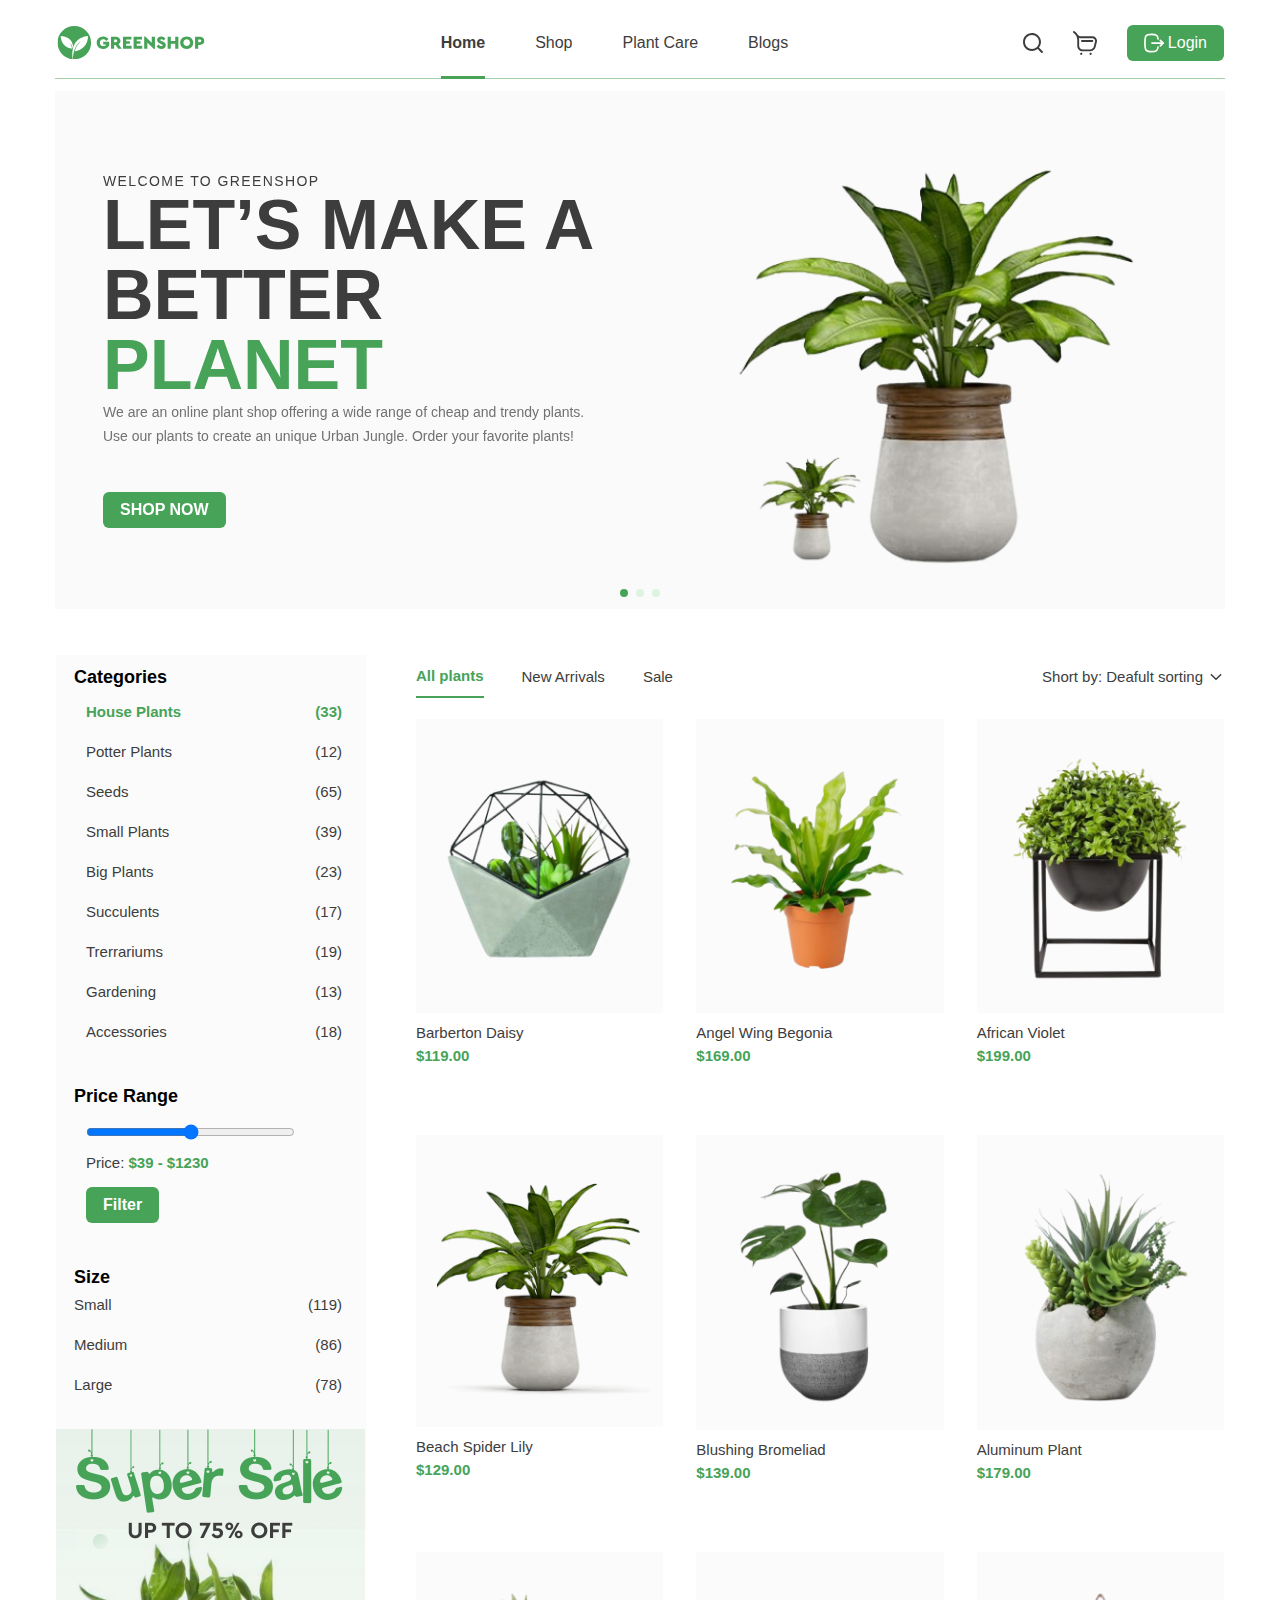
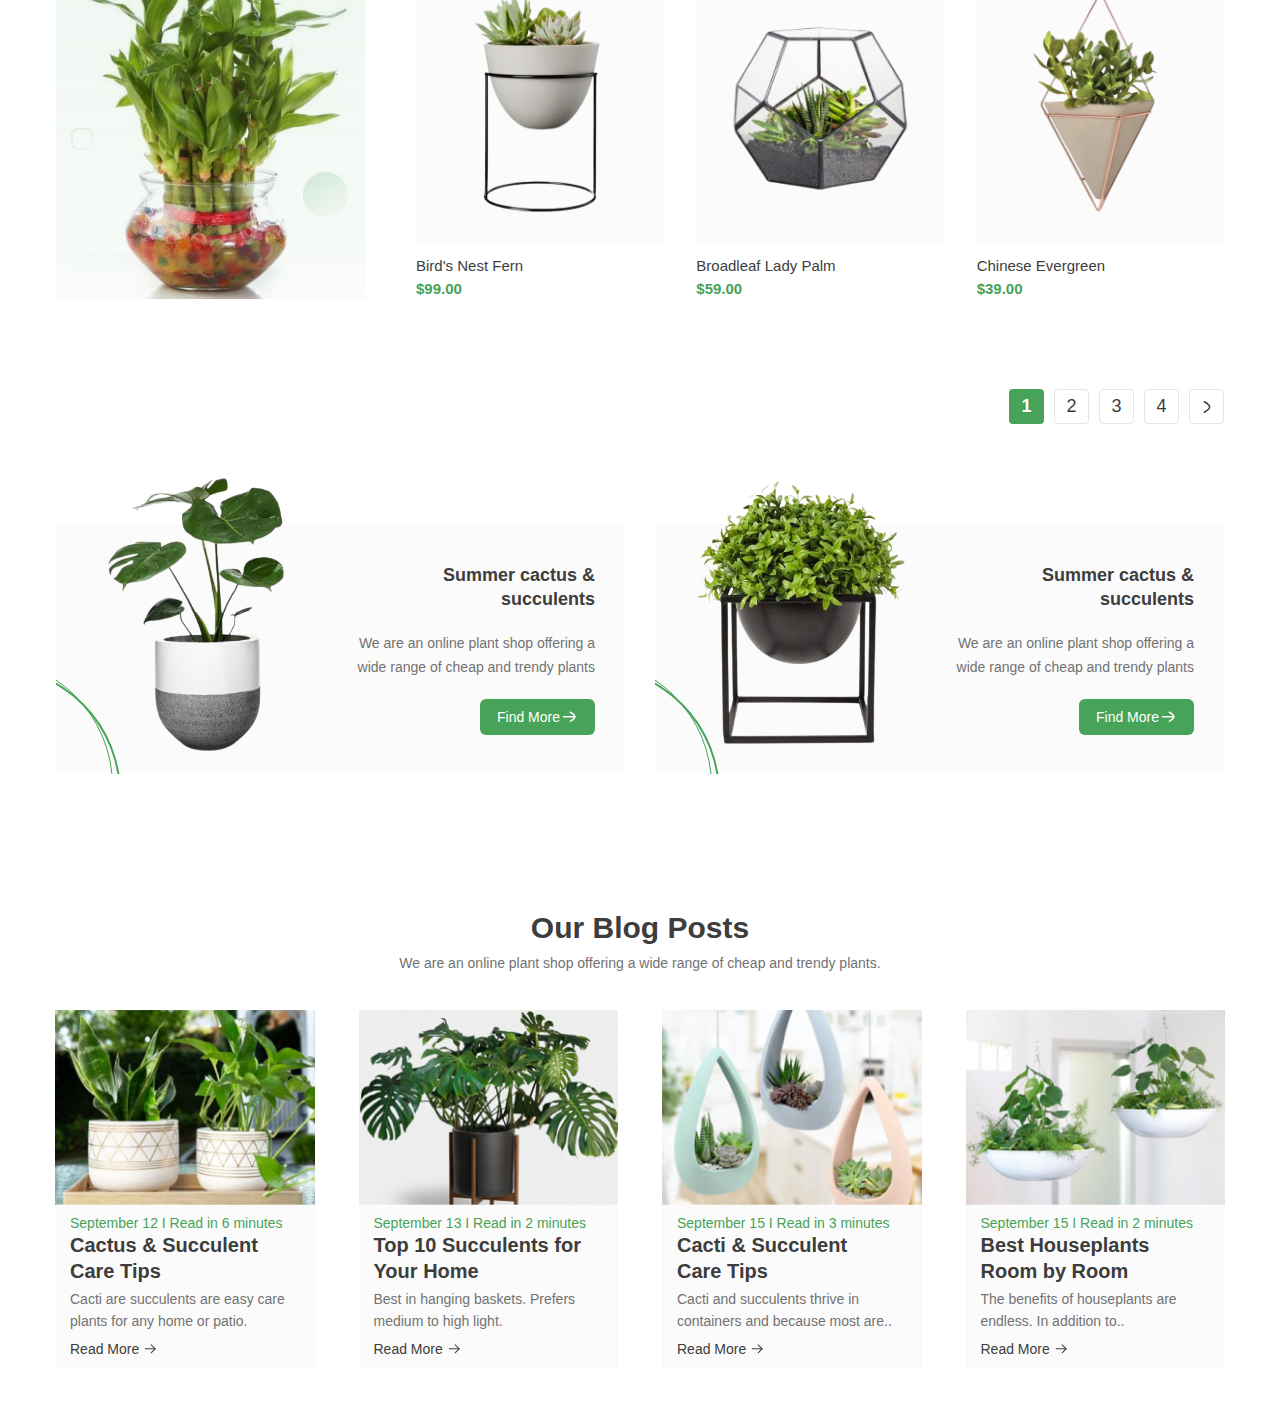
==== index.html @ 6616dedd "push" ====
<!DOCTYPE html>
<html lang="en">

<head>
    <meta charset="UTF-8">
    <meta name="viewport" content="width=device-width, initial-scale=1.0">
    <title>Amaliyot uchun figma</title>
    <link rel="stylesheet" href="./css/main.css">
    <link rel="stylesheet" href="https://cdn.jsdelivr.net/npm/swiper@11/swiper-bundle.min.css" />
</head>

<body>
    <header class="header">
        <div class="container flex header__container">
            <a href="#" class="header__logo">
                <img class="w-full" src="./images/heder/header_logo.svg" alt="Logo">
            </a>
            <ul class="nav__list flex">
                <li class="nav__item"><a href="#" class="nav__link__active">Home</a></li>
                <li class="nav__item"><a href="#" class="nav__link">Shop</a></li>
                <li class="nav__item"><a href="#" class="nav__link">Plant Care</a></li>
                <li class="nav__item"><a href="#" class="nav__link">Blogs</a></li>
            </ul>
            <div class="header__btns__box flex">
                <button class="header__search_btn">
                    <img src="./images/heder/searchIcon.svg" alt="search search Icon">
                </button>
                <button class="header__shop__btn">
                    <img src="./images/heder/ShopCardIcon.svg" alt="ShopCardIcon">
                </button>
                <button class="header__login__btn  main__btn flex">
                    <img class="login__btn__icon" src="./images/heder/logInIcon.svg" alt="icon">
                    Login
                </button>
            </div>
        </div>
        <hr class="header-line">
    </header>
    <section class="home-hero">
        <div class="swiper mySwiper">
            <div class="swiper-wrapper">
                <div class="swiper-slide">
                    <div class="container flex home-hero__container">
                        <div class="home-hero__container__info">
                            <span class="home-hero__title">
                                Welcome to GREENSHOP
                            </span>
                            <h1 class="home-hero__large__title">
                                Let’s Make a
                                Better <span class="hero__large__title_green">Planet</span>
                            </h1>
                            <p class="home-hero__text">
                                We are an online plant shop offering a wide range of cheap and trendy plants. Use our
                                plants
                                to
                                create an unique Urban Jungle. Order your favorite plants!
                            </p>
                            <button class="main__btn home-hero__btn">SHOP NOW</button>
                        </div>
                        <div class="home-hero__img">
                            <img class="home-hero__img" src="./images/home/hero/hero_flower.png" alt="image">
                        </div>
                    </div>
                </div>
                <div class="swiper-slide">
                    <div class="container flex home-hero__container">
                        <div class="home-hero__container__info">
                            <span class="home-hero__title">
                                Welcome to GREENSHOP
                            </span>
                            <h1 class="home-hero__large__title">
                                Let’s Make a
                                Better <span class="hero__large__title_green">Planet</span>
                            </h1>
                            <p class="home-hero__text">
                                We are an online plant shop offering a wide range of cheap and trendy plants. Use our
                                plants
                                to
                                create an unique Urban Jungle. Order your favorite plants!
                            </p>
                            <button class="main__btn home-hero__btn">SHOP NOW</button>
                        </div>
                        <div class="home-hero__img">
                            <img class="w-full" src="./images/home/hero/hero_flower.png" alt="image">
                        </div>
                    </div>
                </div>
                <div class="swiper-slide">
                    <div class="container flex home-hero__container">
                        <div class="home-hero__container__info">
                            <span class="home-hero__title">
                                Welcome to GREENSHOP
                            </span>
                            <h1 class="home-hero__large__title">
                                Let’s Make a
                                Better <span class="hero__large__title_green">Planet</span>
                            </h1>
                            <p class="home-hero__text">
                                We are an online plant shop offering a wide range of cheap and trendy plants. Use our
                                plants
                                to
                                create an unique Urban Jungle. Order your favorite plants!
                            </p>
                            <button class="main__btn home-hero__btn">SHOP NOW</button>
                        </div>
                        <div class="home-hero__img">
                            <img class="w-full" src="./images/home/hero/hero_flower.png" alt="image">
                        </div>
                    </div>
                </div>
            </div>
            <div class="swiper-pagination"></div>
        </div>
    </section>
    <section class="home-shop">
        <div class="home-shop__container container">
            <div class="flex home-shop__box">
                <div class="home-shop__info">
                    <h3 class="home-shop__catigories__title home-shop__main__title">
                        Categories
                    </h3>
                    <div class="home-shop__catigories__box">
                        <div class="active__catigory flex" id="home-shop__btn">
                            <span class="active__catigory__title">
                                House Plants
                            </span>
                            <span class="active__category__count">
                                (33)
                            </span>
                        </div>
                        <div class="normal__catigory flex" id="home-shop__btn">
                            <span class="normal__catigory__title">
                                Potter Plants
                            </span>
                            <span class="normal__category__count">
                                (12)
                            </span>
                        </div>
                        <div class="normal__catigory flex" id="home-shop__btn">
                            <span class="normal__catigory__title">
                                Seeds
                            </span>
                            <span class="normal__category__count">
                                (65)
                            </span>
                        </div>
                        <div class="normal__catigory flex" id="home-shop__btn">
                            <span class="normal__catigory__title">
                                Small Plants
                            </span>
                            <span class="normal__category__count">
                                (39)
                            </span>
                        </div>
                        <div class="normal__catigory flex" id="home-shop__btn">
                            <span class="normal__catigory__title">
                                Big Plants
                            </span>
                            <span class="normal__category__count">
                                (23)
                            </span>
                        </div>
                        <div class="normal__catigory flex" id="home-shop__btn">
                            <span class="normal__catigory__title">
                                Succulents
                            </span>
                            <span class="normal__category__count">
                                (17)
                            </span>
                        </div>
                        <div class="normal__catigory flex" id="home-shop__btn">
                            <span class="normal__catigory__title">
                                Trerrariums
                            </span>
                            <span class="normal__category__count">
                                (19)
                            </span>
                        </div>
                        <div class="normal__catigory flex" id="home-shop__btn">
                            <span class="normal__catigory__title">
                                Gardening
                            </span>
                            <span class="normal__category__count">
                                (13)
                            </span>
                        </div>
                        <div class="normal__catigory flex" id="home-shop__btn">
                            <span class="normal__catigory__title">
                                Accessories
                            </span>
                            <span class="normal__category__count">
                                (18)
                            </span>
                        </div>
                    </div>
                    <h3 class="home-shop__catigories__title-1 home-shop__main__title">
                        Price Range
                    </h3>
                    <div class="home-shop__catigories__price__box">
                        <input class="home-shop__price__range" type="range">
                        <span class="home-shop__price__counter">
                            Price: <span class="price">$39 - $1230</span>
                        </span>
                        <button class="main__btn home-shop__filter__btn">
                            Filter
                        </button>
                    </div>
                    <h3 class="home-shop__catigories__title-2 home-shop__main__title">
                        Size
                    </h3>
                    <div class="home-shop__catgories__box">
                        <div class="normal__catigory flex" id="home-shop__btn">
                            <span class="normal__catigory__title">
                                Small
                            </span>
                            <span class="normal__category__count">
                                (119)
                            </span>
                        </div>
                        <div class="normal__catigory flex" id="home-shop__btn">
                            <span class="normal__catigory__title">
                                Medium
                            </span>
                            <span class="normal__category__count">
                                (86)
                            </span>
                        </div>
                        <div class="normal__catigory flex" id="home-shop__btn">
                            <span class="normal__catigory__title">
                                Large
                            </span>
                            <span class="normal__category__count">
                                (78)
                            </span>
                        </div>
                    </div>
                    <a href="#"><img class="home-shop__info__img" src="./images/home/shop/superSale.png" alt="png"></a>
                </div>
                <div class="home-shop__cards__box">
                    <div class="home-shop__cards__tap__box flex">
                        <div class="cards__tap flex">
                            <!-- A = ACTIVE -->
                            <button class="active__catigory shop__tab__btn_A" id="shop__tap">All plants</button>
                            <!-- N = NORMAL -->
                            <button class="normal__catigory shop__tab__btn_N" id="shop__tap">New Arrivals</button>
                            <button class="normal__catigory shop__tab__btn_N" id="shop__tap">Sale</button>
                        </div>
                        <div class="home-shop__shorting__box">
                            <span class="normal__catigory shop__sorting flex">
                                Short by: Deafult sorting <img src="./images/home/shop/downArrow.svg" alt="↓">
                            </span>
                        </div>
                    </div>
                    <div class="home-shop__card__box">
                        <!-- ================= N = NORMAl =============== -->
                        <!-- ================= A = ACTIVE =============== -->
                        <div class="home-shop__card-N">
                            <div class="shop__card__img">
                                <img class="w-full" src="./images/home/shop/flower.png" alt="flower image">
                                <div class="flex shop__card__btns">
                                    <button class="shop__buy__btn">
                                        <svg width="20" height="20" viewBox="0 0 20 20" fill="none"
                                            xmlns="http://www.w3.org/2000/svg">
                                            <g clip-path="url(#clip0_4_201)">
                                                <path
                                                    d="M14.294 16.8745H8.24077C5.65655 16.8745 3.55412 14.7721 3.55412 12.1879V7.38404C3.55412 4.98174 2.35676 2.75812 0.351225 1.43578C-0.00894369 1.19832 -0.108379 0.71388 0.129078 0.353711C0.366535 -0.00649689 0.850939 -0.105971 1.21119 0.131564C2.35606 0.886427 3.28487 1.88203 3.94905 3.0283C4.09258 3.1891 5.24995 4.41583 7.14726 4.41583H16.142C18.596 4.36994 20.5168 6.83265 19.8752 9.20136L18.8397 13.3283C18.3159 15.4163 16.4466 16.8745 14.294 16.8745ZM4.91926 5.53676C5.04912 6.13669 5.11634 6.75528 5.11634 7.38404V12.1879C5.11634 13.9107 6.51796 15.3123 8.24077 15.3123H14.294C15.7291 15.3123 16.9752 14.3401 17.3245 12.9482L18.3599 8.8212C18.7412 7.41372 17.5997 5.95082 16.142 5.97804H7.14722C6.28913 5.97804 5.54224 5.79304 4.91926 5.53676ZM7.85021 19.0226C7.85021 18.4833 7.41307 18.0462 6.87383 18.0462C5.57828 18.0978 5.57942 19.9479 6.87383 19.9989C7.41307 19.9989 7.85021 19.5618 7.85021 19.0226ZM15.6222 19.0226C15.6222 18.4833 15.1851 18.0462 14.6459 18.0462C13.3503 18.0978 13.3514 19.9479 14.6459 19.9989C15.1851 19.9989 15.6222 19.5618 15.6222 19.0226ZM16.9231 8.32137C16.9231 7.88996 16.5734 7.54026 16.142 7.54026H7.45966C6.42329 7.5815 6.42407 9.06158 7.45966 9.10248H16.142C16.5734 9.10248 16.9231 8.75277 16.9231 8.32137Z"
                                                    fill="#46A358" />
                                            </g>
                                            <defs>
                                                <clipPath id="clip0_4_201">
                                                    <rect width="20" height="20" fill="white" />
                                                </clipPath>
                                            </defs>
                                        </svg>
                                    </button>
                                    <button class="shop__like__btn">
                                        <svg width="20" height="20" viewBox="0 0 20 20" fill="none"
                                            xmlns="http://www.w3.org/2000/svg">
                                            <path
                                                d="M10 18.8873C9.71527 18.8873 9.44077 18.7842 9.22684 18.5968C8.41888 17.8903 7.63992 17.2264 6.95267 16.6408L6.94916 16.6377C4.93423 14.9207 3.19427 13.4378 1.98364 11.9771C0.630341 10.3441 0 8.79578 0 7.10434C0 5.46097 0.563507 3.94485 1.58661 2.83508C2.62192 1.71219 4.04251 1.09375 5.58716 1.09375C6.74164 1.09375 7.79892 1.45874 8.72955 2.1785C9.19922 2.54181 9.62494 2.98645 10 3.5051C10.3752 2.98645 10.8008 2.54181 11.2706 2.1785C12.2012 1.45874 13.2585 1.09375 14.413 1.09375C15.9575 1.09375 17.3782 1.71219 18.4135 2.83508C19.4366 3.94485 20 5.46097 20 7.10434C20 8.79578 19.3698 10.3441 18.0165 11.9769C16.8059 13.4378 15.0661 14.9205 13.0515 16.6374C12.363 17.224 11.5828 17.8889 10.773 18.5971C10.5592 18.7842 10.2846 18.8873 10 18.8873ZM5.58716 2.26532C4.37363 2.26532 3.25882 2.74963 2.44781 3.62915C1.62476 4.52194 1.17142 5.75607 1.17142 7.10434C1.17142 8.52692 1.70013 9.79919 2.88559 11.2296C4.03137 12.6122 5.73563 14.0645 7.70889 15.7462L7.71255 15.7492C8.4024 16.3371 9.18442 17.0036 9.99832 17.7153C10.8171 17.0023 11.6003 16.3347 12.2916 15.7458C14.2647 14.0642 15.9688 12.6122 17.1146 11.2296C18.2999 9.79919 18.8286 8.52692 18.8286 7.10434C18.8286 5.75607 18.3752 4.52194 17.5522 3.62915C16.7413 2.74963 15.6264 2.26532 14.413 2.26532C13.524 2.26532 12.7078 2.54791 11.9872 3.10516C11.3449 3.60199 10.8975 4.23004 10.6352 4.66949C10.5003 4.89548 10.2629 5.03036 10 5.03036C9.73709 5.03036 9.49966 4.89548 9.36478 4.66949C9.10263 4.23004 8.65524 3.60199 8.01285 3.10516C7.29218 2.54791 6.47598 2.26532 5.58716 2.26532Z"
                                                fill="#3D3D3D" />
                                        </svg>
                                    </button>
                                    <button class="shop__search__btn">
                                        <svg width="20" height="20" viewBox="0 0 20 20" fill="none"
                                            xmlns="http://www.w3.org/2000/svg">
                                            <g clip-path="url(#clip0_4_214)">
                                                <path
                                                    d="M14.5656 16.0023C10.5704 19.1859 4.98549 18.3049 2.02729 14.6537C-0.827886 11.1285 -0.64932 6.04315 2.44811 2.82459C5.64856 -0.500733 10.6802 -0.94465 14.3277 1.78316C15.6345 2.76028 16.6104 4.00338 17.246 5.50808C17.8853 7.02152 18.0795 8.59614 17.8578 10.2201C17.6368 11.8366 16.9918 13.2769 15.9423 14.6212C16.0272 14.6768 16.1178 14.7167 16.1827 14.7816C17.3365 15.9305 18.4859 17.0836 19.6397 18.2325C19.9132 18.5047 20.0493 18.8219 19.9682 19.204C19.8071 19.9644 18.9018 20.2579 18.3211 19.7359C18.0489 19.4918 17.7985 19.2227 17.54 18.9642C16.5923 18.0171 15.6451 17.0693 14.6973 16.1221C14.658 16.0847 14.6168 16.0497 14.5656 16.0023ZM15.9529 8.98637C15.9629 5.12659 12.8468 2.00606 8.97825 2.00044C5.12035 1.99482 2.00669 5.09038 1.98983 8.94766C1.97297 12.8168 5.08289 15.9461 8.96326 15.9642C12.8055 15.9823 15.9429 12.8499 15.9529 8.98637Z"
                                                    fill="#3D3D3D" />
                                            </g>
                                            <defs>
                                                <clipPath id="clip0_4_214">
                                                    <rect width="19.9913" height="20" fill="white" />
                                                </clipPath>
                                            </defs>
                                        </svg>
                                    </button>
                                </div>
                            </div>
                            <span class="shop__card__flower__name normal__catigory">Barberton Daisy</span>
                            <span class="price">$119.00</span>
                        </div>
                        <div class="home-shop__card-N">
                            <div class="shop__card__img">
                                <img class="w-full" src="./images/home/shop/flower1.png" alt="flower image">
                                <div class="flex shop__card__btns">
                                    <button class="shop__buy__btn">
                                        <svg width="20" height="20" viewBox="0 0 20 20" fill="none"
                                            xmlns="http://www.w3.org/2000/svg">
                                            <g clip-path="url(#clip0_4_201)">
                                                <path
                                                    d="M14.294 16.8745H8.24077C5.65655 16.8745 3.55412 14.7721 3.55412 12.1879V7.38404C3.55412 4.98174 2.35676 2.75812 0.351225 1.43578C-0.00894369 1.19832 -0.108379 0.71388 0.129078 0.353711C0.366535 -0.00649689 0.850939 -0.105971 1.21119 0.131564C2.35606 0.886427 3.28487 1.88203 3.94905 3.0283C4.09258 3.1891 5.24995 4.41583 7.14726 4.41583H16.142C18.596 4.36994 20.5168 6.83265 19.8752 9.20136L18.8397 13.3283C18.3159 15.4163 16.4466 16.8745 14.294 16.8745ZM4.91926 5.53676C5.04912 6.13669 5.11634 6.75528 5.11634 7.38404V12.1879C5.11634 13.9107 6.51796 15.3123 8.24077 15.3123H14.294C15.7291 15.3123 16.9752 14.3401 17.3245 12.9482L18.3599 8.8212C18.7412 7.41372 17.5997 5.95082 16.142 5.97804H7.14722C6.28913 5.97804 5.54224 5.79304 4.91926 5.53676ZM7.85021 19.0226C7.85021 18.4833 7.41307 18.0462 6.87383 18.0462C5.57828 18.0978 5.57942 19.9479 6.87383 19.9989C7.41307 19.9989 7.85021 19.5618 7.85021 19.0226ZM15.6222 19.0226C15.6222 18.4833 15.1851 18.0462 14.6459 18.0462C13.3503 18.0978 13.3514 19.9479 14.6459 19.9989C15.1851 19.9989 15.6222 19.5618 15.6222 19.0226ZM16.9231 8.32137C16.9231 7.88996 16.5734 7.54026 16.142 7.54026H7.45966C6.42329 7.5815 6.42407 9.06158 7.45966 9.10248H16.142C16.5734 9.10248 16.9231 8.75277 16.9231 8.32137Z"
                                                    fill="#46A358" />
                                            </g>
                                            <defs>
                                                <clipPath id="clip0_4_201">
                                                    <rect width="20" height="20" fill="white" />
                                                </clipPath>
                                            </defs>
                                        </svg>
                                    </button>
                                    <button class="shop__like__btn">
                                        <svg width="20" height="20" viewBox="0 0 20 20" fill="none"
                                            xmlns="http://www.w3.org/2000/svg">
                                            <path
                                                d="M10 18.8873C9.71527 18.8873 9.44077 18.7842 9.22684 18.5968C8.41888 17.8903 7.63992 17.2264 6.95267 16.6408L6.94916 16.6377C4.93423 14.9207 3.19427 13.4378 1.98364 11.9771C0.630341 10.3441 0 8.79578 0 7.10434C0 5.46097 0.563507 3.94485 1.58661 2.83508C2.62192 1.71219 4.04251 1.09375 5.58716 1.09375C6.74164 1.09375 7.79892 1.45874 8.72955 2.1785C9.19922 2.54181 9.62494 2.98645 10 3.5051C10.3752 2.98645 10.8008 2.54181 11.2706 2.1785C12.2012 1.45874 13.2585 1.09375 14.413 1.09375C15.9575 1.09375 17.3782 1.71219 18.4135 2.83508C19.4366 3.94485 20 5.46097 20 7.10434C20 8.79578 19.3698 10.3441 18.0165 11.9769C16.8059 13.4378 15.0661 14.9205 13.0515 16.6374C12.363 17.224 11.5828 17.8889 10.773 18.5971C10.5592 18.7842 10.2846 18.8873 10 18.8873ZM5.58716 2.26532C4.37363 2.26532 3.25882 2.74963 2.44781 3.62915C1.62476 4.52194 1.17142 5.75607 1.17142 7.10434C1.17142 8.52692 1.70013 9.79919 2.88559 11.2296C4.03137 12.6122 5.73563 14.0645 7.70889 15.7462L7.71255 15.7492C8.4024 16.3371 9.18442 17.0036 9.99832 17.7153C10.8171 17.0023 11.6003 16.3347 12.2916 15.7458C14.2647 14.0642 15.9688 12.6122 17.1146 11.2296C18.2999 9.79919 18.8286 8.52692 18.8286 7.10434C18.8286 5.75607 18.3752 4.52194 17.5522 3.62915C16.7413 2.74963 15.6264 2.26532 14.413 2.26532C13.524 2.26532 12.7078 2.54791 11.9872 3.10516C11.3449 3.60199 10.8975 4.23004 10.6352 4.66949C10.5003 4.89548 10.2629 5.03036 10 5.03036C9.73709 5.03036 9.49966 4.89548 9.36478 4.66949C9.10263 4.23004 8.65524 3.60199 8.01285 3.10516C7.29218 2.54791 6.47598 2.26532 5.58716 2.26532Z"
                                                fill="#3D3D3D" />
                                        </svg>
                                    </button>
                                    <button class="shop__search__btn">
                                        <svg width="20" height="20" viewBox="0 0 20 20" fill="none"
                                            xmlns="http://www.w3.org/2000/svg">
                                            <g clip-path="url(#clip0_4_214)">
                                                <path
                                                    d="M14.5656 16.0023C10.5704 19.1859 4.98549 18.3049 2.02729 14.6537C-0.827886 11.1285 -0.64932 6.04315 2.44811 2.82459C5.64856 -0.500733 10.6802 -0.94465 14.3277 1.78316C15.6345 2.76028 16.6104 4.00338 17.246 5.50808C17.8853 7.02152 18.0795 8.59614 17.8578 10.2201C17.6368 11.8366 16.9918 13.2769 15.9423 14.6212C16.0272 14.6768 16.1178 14.7167 16.1827 14.7816C17.3365 15.9305 18.4859 17.0836 19.6397 18.2325C19.9132 18.5047 20.0493 18.8219 19.9682 19.204C19.8071 19.9644 18.9018 20.2579 18.3211 19.7359C18.0489 19.4918 17.7985 19.2227 17.54 18.9642C16.5923 18.0171 15.6451 17.0693 14.6973 16.1221C14.658 16.0847 14.6168 16.0497 14.5656 16.0023ZM15.9529 8.98637C15.9629 5.12659 12.8468 2.00606 8.97825 2.00044C5.12035 1.99482 2.00669 5.09038 1.98983 8.94766C1.97297 12.8168 5.08289 15.9461 8.96326 15.9642C12.8055 15.9823 15.9429 12.8499 15.9529 8.98637Z"
                                                    fill="#3D3D3D" />
                                            </g>
                                            <defs>
                                                <clipPath id="clip0_4_214">
                                                    <rect width="19.9913" height="20" fill="white" />
                                                </clipPath>
                                            </defs>
                                        </svg>
                                    </button>
                                </div>
                            </div>
                            <span class="shop__card__flower__name normal__catigory">Angel Wing Begonia</span>
                            <span class="price">$169.00</span>

                        </div>
                        <div class="home-shop__card-N">
                            <div class="shop__card__img">
                                <img class="w-full" src="./images/home/shop/flower2.png" alt="flower image">
                                <div class="flex shop__card__btns">
                                    <button class="shop__buy__btn">
                                        <svg width="20" height="20" viewBox="0 0 20 20" fill="none"
                                            xmlns="http://www.w3.org/2000/svg">
                                            <g clip-path="url(#clip0_4_201)">
                                                <path
                                                    d="M14.294 16.8745H8.24077C5.65655 16.8745 3.55412 14.7721 3.55412 12.1879V7.38404C3.55412 4.98174 2.35676 2.75812 0.351225 1.43578C-0.00894369 1.19832 -0.108379 0.71388 0.129078 0.353711C0.366535 -0.00649689 0.850939 -0.105971 1.21119 0.131564C2.35606 0.886427 3.28487 1.88203 3.94905 3.0283C4.09258 3.1891 5.24995 4.41583 7.14726 4.41583H16.142C18.596 4.36994 20.5168 6.83265 19.8752 9.20136L18.8397 13.3283C18.3159 15.4163 16.4466 16.8745 14.294 16.8745ZM4.91926 5.53676C5.04912 6.13669 5.11634 6.75528 5.11634 7.38404V12.1879C5.11634 13.9107 6.51796 15.3123 8.24077 15.3123H14.294C15.7291 15.3123 16.9752 14.3401 17.3245 12.9482L18.3599 8.8212C18.7412 7.41372 17.5997 5.95082 16.142 5.97804H7.14722C6.28913 5.97804 5.54224 5.79304 4.91926 5.53676ZM7.85021 19.0226C7.85021 18.4833 7.41307 18.0462 6.87383 18.0462C5.57828 18.0978 5.57942 19.9479 6.87383 19.9989C7.41307 19.9989 7.85021 19.5618 7.85021 19.0226ZM15.6222 19.0226C15.6222 18.4833 15.1851 18.0462 14.6459 18.0462C13.3503 18.0978 13.3514 19.9479 14.6459 19.9989C15.1851 19.9989 15.6222 19.5618 15.6222 19.0226ZM16.9231 8.32137C16.9231 7.88996 16.5734 7.54026 16.142 7.54026H7.45966C6.42329 7.5815 6.42407 9.06158 7.45966 9.10248H16.142C16.5734 9.10248 16.9231 8.75277 16.9231 8.32137Z"
                                                    fill="#46A358" />
                                            </g>
                                            <defs>
                                                <clipPath id="clip0_4_201">
                                                    <rect width="20" height="20" fill="white" />
                                                </clipPath>
                                            </defs>
                                        </svg>
                                    </button>
                                    <button class="shop__like__btn">
                                        <svg width="20" height="20" viewBox="0 0 20 20" fill="none"
                                            xmlns="http://www.w3.org/2000/svg">
                                            <path
                                                d="M10 18.8873C9.71527 18.8873 9.44077 18.7842 9.22684 18.5968C8.41888 17.8903 7.63992 17.2264 6.95267 16.6408L6.94916 16.6377C4.93423 14.9207 3.19427 13.4378 1.98364 11.9771C0.630341 10.3441 0 8.79578 0 7.10434C0 5.46097 0.563507 3.94485 1.58661 2.83508C2.62192 1.71219 4.04251 1.09375 5.58716 1.09375C6.74164 1.09375 7.79892 1.45874 8.72955 2.1785C9.19922 2.54181 9.62494 2.98645 10 3.5051C10.3752 2.98645 10.8008 2.54181 11.2706 2.1785C12.2012 1.45874 13.2585 1.09375 14.413 1.09375C15.9575 1.09375 17.3782 1.71219 18.4135 2.83508C19.4366 3.94485 20 5.46097 20 7.10434C20 8.79578 19.3698 10.3441 18.0165 11.9769C16.8059 13.4378 15.0661 14.9205 13.0515 16.6374C12.363 17.224 11.5828 17.8889 10.773 18.5971C10.5592 18.7842 10.2846 18.8873 10 18.8873ZM5.58716 2.26532C4.37363 2.26532 3.25882 2.74963 2.44781 3.62915C1.62476 4.52194 1.17142 5.75607 1.17142 7.10434C1.17142 8.52692 1.70013 9.79919 2.88559 11.2296C4.03137 12.6122 5.73563 14.0645 7.70889 15.7462L7.71255 15.7492C8.4024 16.3371 9.18442 17.0036 9.99832 17.7153C10.8171 17.0023 11.6003 16.3347 12.2916 15.7458C14.2647 14.0642 15.9688 12.6122 17.1146 11.2296C18.2999 9.79919 18.8286 8.52692 18.8286 7.10434C18.8286 5.75607 18.3752 4.52194 17.5522 3.62915C16.7413 2.74963 15.6264 2.26532 14.413 2.26532C13.524 2.26532 12.7078 2.54791 11.9872 3.10516C11.3449 3.60199 10.8975 4.23004 10.6352 4.66949C10.5003 4.89548 10.2629 5.03036 10 5.03036C9.73709 5.03036 9.49966 4.89548 9.36478 4.66949C9.10263 4.23004 8.65524 3.60199 8.01285 3.10516C7.29218 2.54791 6.47598 2.26532 5.58716 2.26532Z"
                                                fill="#3D3D3D" />
                                        </svg>
                                    </button>
                                    <button class="shop__search__btn">
                                        <svg width="20" height="20" viewBox="0 0 20 20" fill="none"
                                            xmlns="http://www.w3.org/2000/svg">
                                            <g clip-path="url(#clip0_4_214)">
                                                <path
                                                    d="M14.5656 16.0023C10.5704 19.1859 4.98549 18.3049 2.02729 14.6537C-0.827886 11.1285 -0.64932 6.04315 2.44811 2.82459C5.64856 -0.500733 10.6802 -0.94465 14.3277 1.78316C15.6345 2.76028 16.6104 4.00338 17.246 5.50808C17.8853 7.02152 18.0795 8.59614 17.8578 10.2201C17.6368 11.8366 16.9918 13.2769 15.9423 14.6212C16.0272 14.6768 16.1178 14.7167 16.1827 14.7816C17.3365 15.9305 18.4859 17.0836 19.6397 18.2325C19.9132 18.5047 20.0493 18.8219 19.9682 19.204C19.8071 19.9644 18.9018 20.2579 18.3211 19.7359C18.0489 19.4918 17.7985 19.2227 17.54 18.9642C16.5923 18.0171 15.6451 17.0693 14.6973 16.1221C14.658 16.0847 14.6168 16.0497 14.5656 16.0023ZM15.9529 8.98637C15.9629 5.12659 12.8468 2.00606 8.97825 2.00044C5.12035 1.99482 2.00669 5.09038 1.98983 8.94766C1.97297 12.8168 5.08289 15.9461 8.96326 15.9642C12.8055 15.9823 15.9429 12.8499 15.9529 8.98637Z"
                                                    fill="#3D3D3D" />
                                            </g>
                                            <defs>
                                                <clipPath id="clip0_4_214">
                                                    <rect width="19.9913" height="20" fill="white" />
                                                </clipPath>
                                            </defs>
                                        </svg>
                                    </button>
                                </div>
                            </div>
                            <span class="shop__card__flower__name normal__catigory">African Violet</span>
                            <span class="price">$199.00</span>
                        </div>
                        <div class="home-shop__card-N">
                            <div class="shop__card__img" style="padding: 6px 13px 8px 21px;">
                                <img class="w-full" src="./images/home/shop/flower3.png" alt="flower image">
                                <div class="flex shop__card__btns">
                                    <button class="shop__buy__btn">
                                        <svg width="20" height="20" viewBox="0 0 20 20" fill="none"
                                            xmlns="http://www.w3.org/2000/svg">
                                            <g clip-path="url(#clip0_4_201)">
                                                <path
                                                    d="M14.294 16.8745H8.24077C5.65655 16.8745 3.55412 14.7721 3.55412 12.1879V7.38404C3.55412 4.98174 2.35676 2.75812 0.351225 1.43578C-0.00894369 1.19832 -0.108379 0.71388 0.129078 0.353711C0.366535 -0.00649689 0.850939 -0.105971 1.21119 0.131564C2.35606 0.886427 3.28487 1.88203 3.94905 3.0283C4.09258 3.1891 5.24995 4.41583 7.14726 4.41583H16.142C18.596 4.36994 20.5168 6.83265 19.8752 9.20136L18.8397 13.3283C18.3159 15.4163 16.4466 16.8745 14.294 16.8745ZM4.91926 5.53676C5.04912 6.13669 5.11634 6.75528 5.11634 7.38404V12.1879C5.11634 13.9107 6.51796 15.3123 8.24077 15.3123H14.294C15.7291 15.3123 16.9752 14.3401 17.3245 12.9482L18.3599 8.8212C18.7412 7.41372 17.5997 5.95082 16.142 5.97804H7.14722C6.28913 5.97804 5.54224 5.79304 4.91926 5.53676ZM7.85021 19.0226C7.85021 18.4833 7.41307 18.0462 6.87383 18.0462C5.57828 18.0978 5.57942 19.9479 6.87383 19.9989C7.41307 19.9989 7.85021 19.5618 7.85021 19.0226ZM15.6222 19.0226C15.6222 18.4833 15.1851 18.0462 14.6459 18.0462C13.3503 18.0978 13.3514 19.9479 14.6459 19.9989C15.1851 19.9989 15.6222 19.5618 15.6222 19.0226ZM16.9231 8.32137C16.9231 7.88996 16.5734 7.54026 16.142 7.54026H7.45966C6.42329 7.5815 6.42407 9.06158 7.45966 9.10248H16.142C16.5734 9.10248 16.9231 8.75277 16.9231 8.32137Z"
                                                    fill="#46A358" />
                                            </g>
                                            <defs>
                                                <clipPath id="clip0_4_201">
                                                    <rect width="20" height="20" fill="white" />
                                                </clipPath>
                                            </defs>
                                        </svg>
                                    </button>
                                    <button class="shop__like__btn">
                                        <svg width="20" height="20" viewBox="0 0 20 20" fill="none"
                                            xmlns="http://www.w3.org/2000/svg">
                                            <path
                                                d="M10 18.8873C9.71527 18.8873 9.44077 18.7842 9.22684 18.5968C8.41888 17.8903 7.63992 17.2264 6.95267 16.6408L6.94916 16.6377C4.93423 14.9207 3.19427 13.4378 1.98364 11.9771C0.630341 10.3441 0 8.79578 0 7.10434C0 5.46097 0.563507 3.94485 1.58661 2.83508C2.62192 1.71219 4.04251 1.09375 5.58716 1.09375C6.74164 1.09375 7.79892 1.45874 8.72955 2.1785C9.19922 2.54181 9.62494 2.98645 10 3.5051C10.3752 2.98645 10.8008 2.54181 11.2706 2.1785C12.2012 1.45874 13.2585 1.09375 14.413 1.09375C15.9575 1.09375 17.3782 1.71219 18.4135 2.83508C19.4366 3.94485 20 5.46097 20 7.10434C20 8.79578 19.3698 10.3441 18.0165 11.9769C16.8059 13.4378 15.0661 14.9205 13.0515 16.6374C12.363 17.224 11.5828 17.8889 10.773 18.5971C10.5592 18.7842 10.2846 18.8873 10 18.8873ZM5.58716 2.26532C4.37363 2.26532 3.25882 2.74963 2.44781 3.62915C1.62476 4.52194 1.17142 5.75607 1.17142 7.10434C1.17142 8.52692 1.70013 9.79919 2.88559 11.2296C4.03137 12.6122 5.73563 14.0645 7.70889 15.7462L7.71255 15.7492C8.4024 16.3371 9.18442 17.0036 9.99832 17.7153C10.8171 17.0023 11.6003 16.3347 12.2916 15.7458C14.2647 14.0642 15.9688 12.6122 17.1146 11.2296C18.2999 9.79919 18.8286 8.52692 18.8286 7.10434C18.8286 5.75607 18.3752 4.52194 17.5522 3.62915C16.7413 2.74963 15.6264 2.26532 14.413 2.26532C13.524 2.26532 12.7078 2.54791 11.9872 3.10516C11.3449 3.60199 10.8975 4.23004 10.6352 4.66949C10.5003 4.89548 10.2629 5.03036 10 5.03036C9.73709 5.03036 9.49966 4.89548 9.36478 4.66949C9.10263 4.23004 8.65524 3.60199 8.01285 3.10516C7.29218 2.54791 6.47598 2.26532 5.58716 2.26532Z"
                                                fill="#3D3D3D" />
                                        </svg>
                                    </button>
                                    <button class="shop__search__btn">
                                        <svg width="20" height="20" viewBox="0 0 20 20" fill="none"
                                            xmlns="http://www.w3.org/2000/svg">
                                            <g clip-path="url(#clip0_4_214)">
                                                <path
                                                    d="M14.5656 16.0023C10.5704 19.1859 4.98549 18.3049 2.02729 14.6537C-0.827886 11.1285 -0.64932 6.04315 2.44811 2.82459C5.64856 -0.500733 10.6802 -0.94465 14.3277 1.78316C15.6345 2.76028 16.6104 4.00338 17.246 5.50808C17.8853 7.02152 18.0795 8.59614 17.8578 10.2201C17.6368 11.8366 16.9918 13.2769 15.9423 14.6212C16.0272 14.6768 16.1178 14.7167 16.1827 14.7816C17.3365 15.9305 18.4859 17.0836 19.6397 18.2325C19.9132 18.5047 20.0493 18.8219 19.9682 19.204C19.8071 19.9644 18.9018 20.2579 18.3211 19.7359C18.0489 19.4918 17.7985 19.2227 17.54 18.9642C16.5923 18.0171 15.6451 17.0693 14.6973 16.1221C14.658 16.0847 14.6168 16.0497 14.5656 16.0023ZM15.9529 8.98637C15.9629 5.12659 12.8468 2.00606 8.97825 2.00044C5.12035 1.99482 2.00669 5.09038 1.98983 8.94766C1.97297 12.8168 5.08289 15.9461 8.96326 15.9642C12.8055 15.9823 15.9429 12.8499 15.9529 8.98637Z"
                                                    fill="#3D3D3D" />
                                            </g>
                                            <defs>
                                                <clipPath id="clip0_4_214">
                                                    <rect width="19.9913" height="20" fill="white" />
                                                </clipPath>
                                            </defs>
                                        </svg>
                                    </button>
                                </div>
                            </div>
                            <span class="shop__card__flower__name normal__catigory">Beach Spider Lily</span>
                            <span class="price">$129.00</span>
                        </div>
                        <div class="home-shop__card-N">
                            <div class="shop__card__img">
                                <img class="w-full" src="./images/home/shop/flower4.png" alt="flower image">
                                <div class="flex shop__card__btns">
                                    <button class="shop__buy__btn">
                                        <svg width="20" height="20" viewBox="0 0 20 20" fill="none"
                                            xmlns="http://www.w3.org/2000/svg">
                                            <g clip-path="url(#clip0_4_201)">
                                                <path
                                                    d="M14.294 16.8745H8.24077C5.65655 16.8745 3.55412 14.7721 3.55412 12.1879V7.38404C3.55412 4.98174 2.35676 2.75812 0.351225 1.43578C-0.00894369 1.19832 -0.108379 0.71388 0.129078 0.353711C0.366535 -0.00649689 0.850939 -0.105971 1.21119 0.131564C2.35606 0.886427 3.28487 1.88203 3.94905 3.0283C4.09258 3.1891 5.24995 4.41583 7.14726 4.41583H16.142C18.596 4.36994 20.5168 6.83265 19.8752 9.20136L18.8397 13.3283C18.3159 15.4163 16.4466 16.8745 14.294 16.8745ZM4.91926 5.53676C5.04912 6.13669 5.11634 6.75528 5.11634 7.38404V12.1879C5.11634 13.9107 6.51796 15.3123 8.24077 15.3123H14.294C15.7291 15.3123 16.9752 14.3401 17.3245 12.9482L18.3599 8.8212C18.7412 7.41372 17.5997 5.95082 16.142 5.97804H7.14722C6.28913 5.97804 5.54224 5.79304 4.91926 5.53676ZM7.85021 19.0226C7.85021 18.4833 7.41307 18.0462 6.87383 18.0462C5.57828 18.0978 5.57942 19.9479 6.87383 19.9989C7.41307 19.9989 7.85021 19.5618 7.85021 19.0226ZM15.6222 19.0226C15.6222 18.4833 15.1851 18.0462 14.6459 18.0462C13.3503 18.0978 13.3514 19.9479 14.6459 19.9989C15.1851 19.9989 15.6222 19.5618 15.6222 19.0226ZM16.9231 8.32137C16.9231 7.88996 16.5734 7.54026 16.142 7.54026H7.45966C6.42329 7.5815 6.42407 9.06158 7.45966 9.10248H16.142C16.5734 9.10248 16.9231 8.75277 16.9231 8.32137Z"
                                                    fill="#46A358" />
                                            </g>
                                            <defs>
                                                <clipPath id="clip0_4_201">
                                                    <rect width="20" height="20" fill="white" />
                                                </clipPath>
                                            </defs>
                                        </svg>
                                    </button>
                                    <button class="shop__like__btn">
                                        <svg width="20" height="20" viewBox="0 0 20 20" fill="none"
                                            xmlns="http://www.w3.org/2000/svg">
                                            <path
                                                d="M10 18.8873C9.71527 18.8873 9.44077 18.7842 9.22684 18.5968C8.41888 17.8903 7.63992 17.2264 6.95267 16.6408L6.94916 16.6377C4.93423 14.9207 3.19427 13.4378 1.98364 11.9771C0.630341 10.3441 0 8.79578 0 7.10434C0 5.46097 0.563507 3.94485 1.58661 2.83508C2.62192 1.71219 4.04251 1.09375 5.58716 1.09375C6.74164 1.09375 7.79892 1.45874 8.72955 2.1785C9.19922 2.54181 9.62494 2.98645 10 3.5051C10.3752 2.98645 10.8008 2.54181 11.2706 2.1785C12.2012 1.45874 13.2585 1.09375 14.413 1.09375C15.9575 1.09375 17.3782 1.71219 18.4135 2.83508C19.4366 3.94485 20 5.46097 20 7.10434C20 8.79578 19.3698 10.3441 18.0165 11.9769C16.8059 13.4378 15.0661 14.9205 13.0515 16.6374C12.363 17.224 11.5828 17.8889 10.773 18.5971C10.5592 18.7842 10.2846 18.8873 10 18.8873ZM5.58716 2.26532C4.37363 2.26532 3.25882 2.74963 2.44781 3.62915C1.62476 4.52194 1.17142 5.75607 1.17142 7.10434C1.17142 8.52692 1.70013 9.79919 2.88559 11.2296C4.03137 12.6122 5.73563 14.0645 7.70889 15.7462L7.71255 15.7492C8.4024 16.3371 9.18442 17.0036 9.99832 17.7153C10.8171 17.0023 11.6003 16.3347 12.2916 15.7458C14.2647 14.0642 15.9688 12.6122 17.1146 11.2296C18.2999 9.79919 18.8286 8.52692 18.8286 7.10434C18.8286 5.75607 18.3752 4.52194 17.5522 3.62915C16.7413 2.74963 15.6264 2.26532 14.413 2.26532C13.524 2.26532 12.7078 2.54791 11.9872 3.10516C11.3449 3.60199 10.8975 4.23004 10.6352 4.66949C10.5003 4.89548 10.2629 5.03036 10 5.03036C9.73709 5.03036 9.49966 4.89548 9.36478 4.66949C9.10263 4.23004 8.65524 3.60199 8.01285 3.10516C7.29218 2.54791 6.47598 2.26532 5.58716 2.26532Z"
                                                fill="#3D3D3D" />
                                        </svg>
                                    </button>
                                    <button class="shop__search__btn">
                                        <svg width="20" height="20" viewBox="0 0 20 20" fill="none"
                                            xmlns="http://www.w3.org/2000/svg">
                                            <g clip-path="url(#clip0_4_214)">
                                                <path
                                                    d="M14.5656 16.0023C10.5704 19.1859 4.98549 18.3049 2.02729 14.6537C-0.827886 11.1285 -0.64932 6.04315 2.44811 2.82459C5.64856 -0.500733 10.6802 -0.94465 14.3277 1.78316C15.6345 2.76028 16.6104 4.00338 17.246 5.50808C17.8853 7.02152 18.0795 8.59614 17.8578 10.2201C17.6368 11.8366 16.9918 13.2769 15.9423 14.6212C16.0272 14.6768 16.1178 14.7167 16.1827 14.7816C17.3365 15.9305 18.4859 17.0836 19.6397 18.2325C19.9132 18.5047 20.0493 18.8219 19.9682 19.204C19.8071 19.9644 18.9018 20.2579 18.3211 19.7359C18.0489 19.4918 17.7985 19.2227 17.54 18.9642C16.5923 18.0171 15.6451 17.0693 14.6973 16.1221C14.658 16.0847 14.6168 16.0497 14.5656 16.0023ZM15.9529 8.98637C15.9629 5.12659 12.8468 2.00606 8.97825 2.00044C5.12035 1.99482 2.00669 5.09038 1.98983 8.94766C1.97297 12.8168 5.08289 15.9461 8.96326 15.9642C12.8055 15.9823 15.9429 12.8499 15.9529 8.98637Z"
                                                    fill="#3D3D3D" />
                                            </g>
                                            <defs>
                                                <clipPath id="clip0_4_214">
                                                    <rect width="19.9913" height="20" fill="white" />
                                                </clipPath>
                                            </defs>
                                        </svg>
                                    </button>
                                </div>
                            </div>
                            <span class="shop__card__flower__name normal__catigory">Blushing Bromeliad</span>
                            <span class="price">$139.00</span>
                        </div>
                        <div class="home-shop__card-N">
                            <div class="shop__card__img">
                                <img class="w-full" src="./images/home/shop/flower5.png" alt="flower image">
                                <div class="flex shop__card__btns">
                                    <button class="shop__buy__btn">
                                        <svg width="20" height="20" viewBox="0 0 20 20" fill="none"
                                            xmlns="http://www.w3.org/2000/svg">
                                            <g clip-path="url(#clip0_4_201)">
                                                <path
                                                    d="M14.294 16.8745H8.24077C5.65655 16.8745 3.55412 14.7721 3.55412 12.1879V7.38404C3.55412 4.98174 2.35676 2.75812 0.351225 1.43578C-0.00894369 1.19832 -0.108379 0.71388 0.129078 0.353711C0.366535 -0.00649689 0.850939 -0.105971 1.21119 0.131564C2.35606 0.886427 3.28487 1.88203 3.94905 3.0283C4.09258 3.1891 5.24995 4.41583 7.14726 4.41583H16.142C18.596 4.36994 20.5168 6.83265 19.8752 9.20136L18.8397 13.3283C18.3159 15.4163 16.4466 16.8745 14.294 16.8745ZM4.91926 5.53676C5.04912 6.13669 5.11634 6.75528 5.11634 7.38404V12.1879C5.11634 13.9107 6.51796 15.3123 8.24077 15.3123H14.294C15.7291 15.3123 16.9752 14.3401 17.3245 12.9482L18.3599 8.8212C18.7412 7.41372 17.5997 5.95082 16.142 5.97804H7.14722C6.28913 5.97804 5.54224 5.79304 4.91926 5.53676ZM7.85021 19.0226C7.85021 18.4833 7.41307 18.0462 6.87383 18.0462C5.57828 18.0978 5.57942 19.9479 6.87383 19.9989C7.41307 19.9989 7.85021 19.5618 7.85021 19.0226ZM15.6222 19.0226C15.6222 18.4833 15.1851 18.0462 14.6459 18.0462C13.3503 18.0978 13.3514 19.9479 14.6459 19.9989C15.1851 19.9989 15.6222 19.5618 15.6222 19.0226ZM16.9231 8.32137C16.9231 7.88996 16.5734 7.54026 16.142 7.54026H7.45966C6.42329 7.5815 6.42407 9.06158 7.45966 9.10248H16.142C16.5734 9.10248 16.9231 8.75277 16.9231 8.32137Z"
                                                    fill="#46A358" />
                                            </g>
                                            <defs>
                                                <clipPath id="clip0_4_201">
                                                    <rect width="20" height="20" fill="white" />
                                                </clipPath>
                                            </defs>
                                        </svg>
                                    </button>
                                    <button class="shop__like__btn">
                                        <svg width="20" height="20" viewBox="0 0 20 20" fill="none"
                                            xmlns="http://www.w3.org/2000/svg">
                                            <path
                                                d="M10 18.8873C9.71527 18.8873 9.44077 18.7842 9.22684 18.5968C8.41888 17.8903 7.63992 17.2264 6.95267 16.6408L6.94916 16.6377C4.93423 14.9207 3.19427 13.4378 1.98364 11.9771C0.630341 10.3441 0 8.79578 0 7.10434C0 5.46097 0.563507 3.94485 1.58661 2.83508C2.62192 1.71219 4.04251 1.09375 5.58716 1.09375C6.74164 1.09375 7.79892 1.45874 8.72955 2.1785C9.19922 2.54181 9.62494 2.98645 10 3.5051C10.3752 2.98645 10.8008 2.54181 11.2706 2.1785C12.2012 1.45874 13.2585 1.09375 14.413 1.09375C15.9575 1.09375 17.3782 1.71219 18.4135 2.83508C19.4366 3.94485 20 5.46097 20 7.10434C20 8.79578 19.3698 10.3441 18.0165 11.9769C16.8059 13.4378 15.0661 14.9205 13.0515 16.6374C12.363 17.224 11.5828 17.8889 10.773 18.5971C10.5592 18.7842 10.2846 18.8873 10 18.8873ZM5.58716 2.26532C4.37363 2.26532 3.25882 2.74963 2.44781 3.62915C1.62476 4.52194 1.17142 5.75607 1.17142 7.10434C1.17142 8.52692 1.70013 9.79919 2.88559 11.2296C4.03137 12.6122 5.73563 14.0645 7.70889 15.7462L7.71255 15.7492C8.4024 16.3371 9.18442 17.0036 9.99832 17.7153C10.8171 17.0023 11.6003 16.3347 12.2916 15.7458C14.2647 14.0642 15.9688 12.6122 17.1146 11.2296C18.2999 9.79919 18.8286 8.52692 18.8286 7.10434C18.8286 5.75607 18.3752 4.52194 17.5522 3.62915C16.7413 2.74963 15.6264 2.26532 14.413 2.26532C13.524 2.26532 12.7078 2.54791 11.9872 3.10516C11.3449 3.60199 10.8975 4.23004 10.6352 4.66949C10.5003 4.89548 10.2629 5.03036 10 5.03036C9.73709 5.03036 9.49966 4.89548 9.36478 4.66949C9.10263 4.23004 8.65524 3.60199 8.01285 3.10516C7.29218 2.54791 6.47598 2.26532 5.58716 2.26532Z"
                                                fill="#3D3D3D" />
                                        </svg>
                                    </button>
                                    <button class="shop__search__btn">
                                        <svg width="20" height="20" viewBox="0 0 20 20" fill="none"
                                            xmlns="http://www.w3.org/2000/svg">
                                            <g clip-path="url(#clip0_4_214)">
                                                <path
                                                    d="M14.5656 16.0023C10.5704 19.1859 4.98549 18.3049 2.02729 14.6537C-0.827886 11.1285 -0.64932 6.04315 2.44811 2.82459C5.64856 -0.500733 10.6802 -0.94465 14.3277 1.78316C15.6345 2.76028 16.6104 4.00338 17.246 5.50808C17.8853 7.02152 18.0795 8.59614 17.8578 10.2201C17.6368 11.8366 16.9918 13.2769 15.9423 14.6212C16.0272 14.6768 16.1178 14.7167 16.1827 14.7816C17.3365 15.9305 18.4859 17.0836 19.6397 18.2325C19.9132 18.5047 20.0493 18.8219 19.9682 19.204C19.8071 19.9644 18.9018 20.2579 18.3211 19.7359C18.0489 19.4918 17.7985 19.2227 17.54 18.9642C16.5923 18.0171 15.6451 17.0693 14.6973 16.1221C14.658 16.0847 14.6168 16.0497 14.5656 16.0023ZM15.9529 8.98637C15.9629 5.12659 12.8468 2.00606 8.97825 2.00044C5.12035 1.99482 2.00669 5.09038 1.98983 8.94766C1.97297 12.8168 5.08289 15.9461 8.96326 15.9642C12.8055 15.9823 15.9429 12.8499 15.9529 8.98637Z"
                                                    fill="#3D3D3D" />
                                            </g>
                                            <defs>
                                                <clipPath id="clip0_4_214">
                                                    <rect width="19.9913" height="20" fill="white" />
                                                </clipPath>
                                            </defs>
                                        </svg>
                                    </button>
                                </div>
                            </div>
                            <span class="shop__card__flower__name normal__catigory">Aluminum Plant</span>
                            <span class="price">$179.00</span>
                        </div>
                        <div class="home-shop__card-N">
                            <div class="shop__card__img">
                                <img class="w-full" src="./images/home/shop/flower6.png" alt="flower image">
                                <div class="flex shop__card__btns">
                                    <button class="shop__buy__btn">
                                        <svg width="20" height="20" viewBox="0 0 20 20" fill="none"
                                            xmlns="http://www.w3.org/2000/svg">
                                            <g clip-path="url(#clip0_4_201)">
                                                <path
                                                    d="M14.294 16.8745H8.24077C5.65655 16.8745 3.55412 14.7721 3.55412 12.1879V7.38404C3.55412 4.98174 2.35676 2.75812 0.351225 1.43578C-0.00894369 1.19832 -0.108379 0.71388 0.129078 0.353711C0.366535 -0.00649689 0.850939 -0.105971 1.21119 0.131564C2.35606 0.886427 3.28487 1.88203 3.94905 3.0283C4.09258 3.1891 5.24995 4.41583 7.14726 4.41583H16.142C18.596 4.36994 20.5168 6.83265 19.8752 9.20136L18.8397 13.3283C18.3159 15.4163 16.4466 16.8745 14.294 16.8745ZM4.91926 5.53676C5.04912 6.13669 5.11634 6.75528 5.11634 7.38404V12.1879C5.11634 13.9107 6.51796 15.3123 8.24077 15.3123H14.294C15.7291 15.3123 16.9752 14.3401 17.3245 12.9482L18.3599 8.8212C18.7412 7.41372 17.5997 5.95082 16.142 5.97804H7.14722C6.28913 5.97804 5.54224 5.79304 4.91926 5.53676ZM7.85021 19.0226C7.85021 18.4833 7.41307 18.0462 6.87383 18.0462C5.57828 18.0978 5.57942 19.9479 6.87383 19.9989C7.41307 19.9989 7.85021 19.5618 7.85021 19.0226ZM15.6222 19.0226C15.6222 18.4833 15.1851 18.0462 14.6459 18.0462C13.3503 18.0978 13.3514 19.9479 14.6459 19.9989C15.1851 19.9989 15.6222 19.5618 15.6222 19.0226ZM16.9231 8.32137C16.9231 7.88996 16.5734 7.54026 16.142 7.54026H7.45966C6.42329 7.5815 6.42407 9.06158 7.45966 9.10248H16.142C16.5734 9.10248 16.9231 8.75277 16.9231 8.32137Z"
                                                    fill="#46A358" />
                                            </g>
                                            <defs>
                                                <clipPath id="clip0_4_201">
                                                    <rect width="20" height="20" fill="white" />
                                                </clipPath>
                                            </defs>
                                        </svg>
                                    </button>
                                    <button class="shop__like__btn">
                                        <svg width="20" height="20" viewBox="0 0 20 20" fill="none"
                                            xmlns="http://www.w3.org/2000/svg">
                                            <path
                                                d="M10 18.8873C9.71527 18.8873 9.44077 18.7842 9.22684 18.5968C8.41888 17.8903 7.63992 17.2264 6.95267 16.6408L6.94916 16.6377C4.93423 14.9207 3.19427 13.4378 1.98364 11.9771C0.630341 10.3441 0 8.79578 0 7.10434C0 5.46097 0.563507 3.94485 1.58661 2.83508C2.62192 1.71219 4.04251 1.09375 5.58716 1.09375C6.74164 1.09375 7.79892 1.45874 8.72955 2.1785C9.19922 2.54181 9.62494 2.98645 10 3.5051C10.3752 2.98645 10.8008 2.54181 11.2706 2.1785C12.2012 1.45874 13.2585 1.09375 14.413 1.09375C15.9575 1.09375 17.3782 1.71219 18.4135 2.83508C19.4366 3.94485 20 5.46097 20 7.10434C20 8.79578 19.3698 10.3441 18.0165 11.9769C16.8059 13.4378 15.0661 14.9205 13.0515 16.6374C12.363 17.224 11.5828 17.8889 10.773 18.5971C10.5592 18.7842 10.2846 18.8873 10 18.8873ZM5.58716 2.26532C4.37363 2.26532 3.25882 2.74963 2.44781 3.62915C1.62476 4.52194 1.17142 5.75607 1.17142 7.10434C1.17142 8.52692 1.70013 9.79919 2.88559 11.2296C4.03137 12.6122 5.73563 14.0645 7.70889 15.7462L7.71255 15.7492C8.4024 16.3371 9.18442 17.0036 9.99832 17.7153C10.8171 17.0023 11.6003 16.3347 12.2916 15.7458C14.2647 14.0642 15.9688 12.6122 17.1146 11.2296C18.2999 9.79919 18.8286 8.52692 18.8286 7.10434C18.8286 5.75607 18.3752 4.52194 17.5522 3.62915C16.7413 2.74963 15.6264 2.26532 14.413 2.26532C13.524 2.26532 12.7078 2.54791 11.9872 3.10516C11.3449 3.60199 10.8975 4.23004 10.6352 4.66949C10.5003 4.89548 10.2629 5.03036 10 5.03036C9.73709 5.03036 9.49966 4.89548 9.36478 4.66949C9.10263 4.23004 8.65524 3.60199 8.01285 3.10516C7.29218 2.54791 6.47598 2.26532 5.58716 2.26532Z"
                                                fill="#3D3D3D" />
                                        </svg>
                                    </button>
                                    <button class="shop__search__btn">
                                        <svg width="20" height="20" viewBox="0 0 20 20" fill="none"
                                            xmlns="http://www.w3.org/2000/svg">
                                            <g clip-path="url(#clip0_4_214)">
                                                <path
                                                    d="M14.5656 16.0023C10.5704 19.1859 4.98549 18.3049 2.02729 14.6537C-0.827886 11.1285 -0.64932 6.04315 2.44811 2.82459C5.64856 -0.500733 10.6802 -0.94465 14.3277 1.78316C15.6345 2.76028 16.6104 4.00338 17.246 5.50808C17.8853 7.02152 18.0795 8.59614 17.8578 10.2201C17.6368 11.8366 16.9918 13.2769 15.9423 14.6212C16.0272 14.6768 16.1178 14.7167 16.1827 14.7816C17.3365 15.9305 18.4859 17.0836 19.6397 18.2325C19.9132 18.5047 20.0493 18.8219 19.9682 19.204C19.8071 19.9644 18.9018 20.2579 18.3211 19.7359C18.0489 19.4918 17.7985 19.2227 17.54 18.9642C16.5923 18.0171 15.6451 17.0693 14.6973 16.1221C14.658 16.0847 14.6168 16.0497 14.5656 16.0023ZM15.9529 8.98637C15.9629 5.12659 12.8468 2.00606 8.97825 2.00044C5.12035 1.99482 2.00669 5.09038 1.98983 8.94766C1.97297 12.8168 5.08289 15.9461 8.96326 15.9642C12.8055 15.9823 15.9429 12.8499 15.9529 8.98637Z"
                                                    fill="#3D3D3D" />
                                            </g>
                                            <defs>
                                                <clipPath id="clip0_4_214">
                                                    <rect width="19.9913" height="20" fill="white" />
                                                </clipPath>
                                            </defs>
                                        </svg>
                                    </button>
                                </div>
                            </div>
                            <span class="shop__card__flower__name normal__catigory">Bird's Nest Fern</span>
                            <span class="price">$99.00</span>
                        </div>
                        <div class="home-shop__card-N">
                            <div class="shop__card__img">
                                <img class="w-full" src="./images/home/shop/flower7.png" alt="flower image">
                                <div class="flex shop__card__btns">
                                    <button class="shop__buy__btn">
                                        <svg width="20" height="20" viewBox="0 0 20 20" fill="none"
                                            xmlns="http://www.w3.org/2000/svg">
                                            <g clip-path="url(#clip0_4_201)">
                                                <path
                                                    d="M14.294 16.8745H8.24077C5.65655 16.8745 3.55412 14.7721 3.55412 12.1879V7.38404C3.55412 4.98174 2.35676 2.75812 0.351225 1.43578C-0.00894369 1.19832 -0.108379 0.71388 0.129078 0.353711C0.366535 -0.00649689 0.850939 -0.105971 1.21119 0.131564C2.35606 0.886427 3.28487 1.88203 3.94905 3.0283C4.09258 3.1891 5.24995 4.41583 7.14726 4.41583H16.142C18.596 4.36994 20.5168 6.83265 19.8752 9.20136L18.8397 13.3283C18.3159 15.4163 16.4466 16.8745 14.294 16.8745ZM4.91926 5.53676C5.04912 6.13669 5.11634 6.75528 5.11634 7.38404V12.1879C5.11634 13.9107 6.51796 15.3123 8.24077 15.3123H14.294C15.7291 15.3123 16.9752 14.3401 17.3245 12.9482L18.3599 8.8212C18.7412 7.41372 17.5997 5.95082 16.142 5.97804H7.14722C6.28913 5.97804 5.54224 5.79304 4.91926 5.53676ZM7.85021 19.0226C7.85021 18.4833 7.41307 18.0462 6.87383 18.0462C5.57828 18.0978 5.57942 19.9479 6.87383 19.9989C7.41307 19.9989 7.85021 19.5618 7.85021 19.0226ZM15.6222 19.0226C15.6222 18.4833 15.1851 18.0462 14.6459 18.0462C13.3503 18.0978 13.3514 19.9479 14.6459 19.9989C15.1851 19.9989 15.6222 19.5618 15.6222 19.0226ZM16.9231 8.32137C16.9231 7.88996 16.5734 7.54026 16.142 7.54026H7.45966C6.42329 7.5815 6.42407 9.06158 7.45966 9.10248H16.142C16.5734 9.10248 16.9231 8.75277 16.9231 8.32137Z"
                                                    fill="#46A358" />
                                            </g>
                                            <defs>
                                                <clipPath id="clip0_4_201">
                                                    <rect width="20" height="20" fill="white" />
                                                </clipPath>
                                            </defs>
                                        </svg>
                                    </button>
                                    <button class="shop__like__btn">
                                        <svg width="20" height="20" viewBox="0 0 20 20" fill="none"
                                            xmlns="http://www.w3.org/2000/svg">
                                            <path
                                                d="M10 18.8873C9.71527 18.8873 9.44077 18.7842 9.22684 18.5968C8.41888 17.8903 7.63992 17.2264 6.95267 16.6408L6.94916 16.6377C4.93423 14.9207 3.19427 13.4378 1.98364 11.9771C0.630341 10.3441 0 8.79578 0 7.10434C0 5.46097 0.563507 3.94485 1.58661 2.83508C2.62192 1.71219 4.04251 1.09375 5.58716 1.09375C6.74164 1.09375 7.79892 1.45874 8.72955 2.1785C9.19922 2.54181 9.62494 2.98645 10 3.5051C10.3752 2.98645 10.8008 2.54181 11.2706 2.1785C12.2012 1.45874 13.2585 1.09375 14.413 1.09375C15.9575 1.09375 17.3782 1.71219 18.4135 2.83508C19.4366 3.94485 20 5.46097 20 7.10434C20 8.79578 19.3698 10.3441 18.0165 11.9769C16.8059 13.4378 15.0661 14.9205 13.0515 16.6374C12.363 17.224 11.5828 17.8889 10.773 18.5971C10.5592 18.7842 10.2846 18.8873 10 18.8873ZM5.58716 2.26532C4.37363 2.26532 3.25882 2.74963 2.44781 3.62915C1.62476 4.52194 1.17142 5.75607 1.17142 7.10434C1.17142 8.52692 1.70013 9.79919 2.88559 11.2296C4.03137 12.6122 5.73563 14.0645 7.70889 15.7462L7.71255 15.7492C8.4024 16.3371 9.18442 17.0036 9.99832 17.7153C10.8171 17.0023 11.6003 16.3347 12.2916 15.7458C14.2647 14.0642 15.9688 12.6122 17.1146 11.2296C18.2999 9.79919 18.8286 8.52692 18.8286 7.10434C18.8286 5.75607 18.3752 4.52194 17.5522 3.62915C16.7413 2.74963 15.6264 2.26532 14.413 2.26532C13.524 2.26532 12.7078 2.54791 11.9872 3.10516C11.3449 3.60199 10.8975 4.23004 10.6352 4.66949C10.5003 4.89548 10.2629 5.03036 10 5.03036C9.73709 5.03036 9.49966 4.89548 9.36478 4.66949C9.10263 4.23004 8.65524 3.60199 8.01285 3.10516C7.29218 2.54791 6.47598 2.26532 5.58716 2.26532Z"
                                                fill="#3D3D3D" />
                                        </svg>
                                    </button>
                                    <button class="shop__search__btn">
                                        <svg width="20" height="20" viewBox="0 0 20 20" fill="none"
                                            xmlns="http://www.w3.org/2000/svg">
                                            <g clip-path="url(#clip0_4_214)">
                                                <path
                                                    d="M14.5656 16.0023C10.5704 19.1859 4.98549 18.3049 2.02729 14.6537C-0.827886 11.1285 -0.64932 6.04315 2.44811 2.82459C5.64856 -0.500733 10.6802 -0.94465 14.3277 1.78316C15.6345 2.76028 16.6104 4.00338 17.246 5.50808C17.8853 7.02152 18.0795 8.59614 17.8578 10.2201C17.6368 11.8366 16.9918 13.2769 15.9423 14.6212C16.0272 14.6768 16.1178 14.7167 16.1827 14.7816C17.3365 15.9305 18.4859 17.0836 19.6397 18.2325C19.9132 18.5047 20.0493 18.8219 19.9682 19.204C19.8071 19.9644 18.9018 20.2579 18.3211 19.7359C18.0489 19.4918 17.7985 19.2227 17.54 18.9642C16.5923 18.0171 15.6451 17.0693 14.6973 16.1221C14.658 16.0847 14.6168 16.0497 14.5656 16.0023ZM15.9529 8.98637C15.9629 5.12659 12.8468 2.00606 8.97825 2.00044C5.12035 1.99482 2.00669 5.09038 1.98983 8.94766C1.97297 12.8168 5.08289 15.9461 8.96326 15.9642C12.8055 15.9823 15.9429 12.8499 15.9529 8.98637Z"
                                                    fill="#3D3D3D" />
                                            </g>
                                            <defs>
                                                <clipPath id="clip0_4_214">
                                                    <rect width="19.9913" height="20" fill="white" />
                                                </clipPath>
                                            </defs>
                                        </svg>
                                    </button>
                                </div>
                            </div>
                            <span class="shop__card__flower__name normal__catigory">Broadleaf Lady Palm</span>
                            <span class="price">$59.00</span>
                        </div>
                        <div class="home-shop__card-N">
                            <div class="shop__card__img">
                                <img class="w-full" src="./images/home/shop/flower8.png" alt="flower image">
                                <div class="flex shop__card__btns">
                                    <button class="shop__buy__btn">
                                        <svg width="20" height="20" viewBox="0 0 20 20" fill="none"
                                            xmlns="http://www.w3.org/2000/svg">
                                            <g clip-path="url(#clip0_4_201)">
                                                <path
                                                    d="M14.294 16.8745H8.24077C5.65655 16.8745 3.55412 14.7721 3.55412 12.1879V7.38404C3.55412 4.98174 2.35676 2.75812 0.351225 1.43578C-0.00894369 1.19832 -0.108379 0.71388 0.129078 0.353711C0.366535 -0.00649689 0.850939 -0.105971 1.21119 0.131564C2.35606 0.886427 3.28487 1.88203 3.94905 3.0283C4.09258 3.1891 5.24995 4.41583 7.14726 4.41583H16.142C18.596 4.36994 20.5168 6.83265 19.8752 9.20136L18.8397 13.3283C18.3159 15.4163 16.4466 16.8745 14.294 16.8745ZM4.91926 5.53676C5.04912 6.13669 5.11634 6.75528 5.11634 7.38404V12.1879C5.11634 13.9107 6.51796 15.3123 8.24077 15.3123H14.294C15.7291 15.3123 16.9752 14.3401 17.3245 12.9482L18.3599 8.8212C18.7412 7.41372 17.5997 5.95082 16.142 5.97804H7.14722C6.28913 5.97804 5.54224 5.79304 4.91926 5.53676ZM7.85021 19.0226C7.85021 18.4833 7.41307 18.0462 6.87383 18.0462C5.57828 18.0978 5.57942 19.9479 6.87383 19.9989C7.41307 19.9989 7.85021 19.5618 7.85021 19.0226ZM15.6222 19.0226C15.6222 18.4833 15.1851 18.0462 14.6459 18.0462C13.3503 18.0978 13.3514 19.9479 14.6459 19.9989C15.1851 19.9989 15.6222 19.5618 15.6222 19.0226ZM16.9231 8.32137C16.9231 7.88996 16.5734 7.54026 16.142 7.54026H7.45966C6.42329 7.5815 6.42407 9.06158 7.45966 9.10248H16.142C16.5734 9.10248 16.9231 8.75277 16.9231 8.32137Z"
                                                    fill="#46A358" />
                                            </g>
                                            <defs>
                                                <clipPath id="clip0_4_201">
                                                    <rect width="20" height="20" fill="white" />
                                                </clipPath>
                                            </defs>
                                        </svg>
                                    </button>
                                    <button class="shop__like__btn">
                                        <svg width="20" height="20" viewBox="0 0 20 20" fill="none"
                                            xmlns="http://www.w3.org/2000/svg">
                                            <path
                                                d="M10 18.8873C9.71527 18.8873 9.44077 18.7842 9.22684 18.5968C8.41888 17.8903 7.63992 17.2264 6.95267 16.6408L6.94916 16.6377C4.93423 14.9207 3.19427 13.4378 1.98364 11.9771C0.630341 10.3441 0 8.79578 0 7.10434C0 5.46097 0.563507 3.94485 1.58661 2.83508C2.62192 1.71219 4.04251 1.09375 5.58716 1.09375C6.74164 1.09375 7.79892 1.45874 8.72955 2.1785C9.19922 2.54181 9.62494 2.98645 10 3.5051C10.3752 2.98645 10.8008 2.54181 11.2706 2.1785C12.2012 1.45874 13.2585 1.09375 14.413 1.09375C15.9575 1.09375 17.3782 1.71219 18.4135 2.83508C19.4366 3.94485 20 5.46097 20 7.10434C20 8.79578 19.3698 10.3441 18.0165 11.9769C16.8059 13.4378 15.0661 14.9205 13.0515 16.6374C12.363 17.224 11.5828 17.8889 10.773 18.5971C10.5592 18.7842 10.2846 18.8873 10 18.8873ZM5.58716 2.26532C4.37363 2.26532 3.25882 2.74963 2.44781 3.62915C1.62476 4.52194 1.17142 5.75607 1.17142 7.10434C1.17142 8.52692 1.70013 9.79919 2.88559 11.2296C4.03137 12.6122 5.73563 14.0645 7.70889 15.7462L7.71255 15.7492C8.4024 16.3371 9.18442 17.0036 9.99832 17.7153C10.8171 17.0023 11.6003 16.3347 12.2916 15.7458C14.2647 14.0642 15.9688 12.6122 17.1146 11.2296C18.2999 9.79919 18.8286 8.52692 18.8286 7.10434C18.8286 5.75607 18.3752 4.52194 17.5522 3.62915C16.7413 2.74963 15.6264 2.26532 14.413 2.26532C13.524 2.26532 12.7078 2.54791 11.9872 3.10516C11.3449 3.60199 10.8975 4.23004 10.6352 4.66949C10.5003 4.89548 10.2629 5.03036 10 5.03036C9.73709 5.03036 9.49966 4.89548 9.36478 4.66949C9.10263 4.23004 8.65524 3.60199 8.01285 3.10516C7.29218 2.54791 6.47598 2.26532 5.58716 2.26532Z"
                                                fill="#3D3D3D" />
                                        </svg>
                                    </button>
                                    <button class="shop__search__btn">
                                        <svg width="20" height="20" viewBox="0 0 20 20" fill="none"
                                            xmlns="http://www.w3.org/2000/svg">
                                            <g clip-path="url(#clip0_4_214)">
                                                <path
                                                    d="M14.5656 16.0023C10.5704 19.1859 4.98549 18.3049 2.02729 14.6537C-0.827886 11.1285 -0.64932 6.04315 2.44811 2.82459C5.64856 -0.500733 10.6802 -0.94465 14.3277 1.78316C15.6345 2.76028 16.6104 4.00338 17.246 5.50808C17.8853 7.02152 18.0795 8.59614 17.8578 10.2201C17.6368 11.8366 16.9918 13.2769 15.9423 14.6212C16.0272 14.6768 16.1178 14.7167 16.1827 14.7816C17.3365 15.9305 18.4859 17.0836 19.6397 18.2325C19.9132 18.5047 20.0493 18.8219 19.9682 19.204C19.8071 19.9644 18.9018 20.2579 18.3211 19.7359C18.0489 19.4918 17.7985 19.2227 17.54 18.9642C16.5923 18.0171 15.6451 17.0693 14.6973 16.1221C14.658 16.0847 14.6168 16.0497 14.5656 16.0023ZM15.9529 8.98637C15.9629 5.12659 12.8468 2.00606 8.97825 2.00044C5.12035 1.99482 2.00669 5.09038 1.98983 8.94766C1.97297 12.8168 5.08289 15.9461 8.96326 15.9642C12.8055 15.9823 15.9429 12.8499 15.9529 8.98637Z"
                                                    fill="#3D3D3D" />
                                            </g>
                                            <defs>
                                                <clipPath id="clip0_4_214">
                                                    <rect width="19.9913" height="20" fill="white" />
                                                </clipPath>
                                            </defs>
                                        </svg>
                                    </button>
                                </div>
                            </div>
                            <span class="shop__card__flower__name normal__catigory">Chinese Evergreen</span>
                            <span class="price">$39.00</span>
                        </div>
                    </div>
                </div>
            </div>
            <div class="home-shop__pages__btns flex">
                <button class="main__btn home-page__btn-A flex">1</button>
                <button class="home-page__btn flex">2</button>
                <button class="home-page__btn flex">3</button>
                <button class="home-page__btn flex">4</button>
                <button class="home-page__btn flex">
                    <svg width="8" height="12" viewBox="0 0 8 12" fill="none" xmlns="http://www.w3.org/2000/svg">
                        <path d="M1.375 0.75C1.375 0.75 6.625 3.858 6.625 6C6.625 8.14125 1.375 11.25 1.375 11.25"
                            stroke="#3D3D3D" stroke-width="1.5" stroke-linecap="round" stroke-linejoin="round" />
                    </svg>
                </button>
            </div>
        </div>
    </section>
    <section class="suggestions">
        <div class="container suggestions__container flex">
            <div class="suggestions__card flex">
                <div class="suggestions__card__img">
                    <img class="w-full suggestions__img" src="./images/home/shop/flower4.png" alt="flower image">
                </div>
                <div class="suggestions__card__info">
                    <h3 class="suggestions__card__title">
                        Summer cactus & succulents
                    </h3>
                    <p class="suggestions__card__text">
                        We are an online plant shop offering a wide range of cheap and trendy plants
                    </p>
                    <button class="main__btn suggestions__btn flex">Find More
                        <svg width="18" height="18" viewBox="0 0 18 18" fill="none" xmlns="http://www.w3.org/2000/svg">
                            <path d="M14.8126 8.79419H3.56258" stroke="white" stroke-width="1.5" stroke-linecap="round"
                                stroke-linejoin="round" />
                            <path
                                d="M10.2748 4.27587C10.2748 4.27587 14.8123 6.72162 14.8123 8.79312C14.8123 10.8661 10.2748 13.3126 10.2748 13.3126"
                                stroke="white" stroke-width="1.5" stroke-linecap="round" stroke-linejoin="round" />
                        </svg>
                    </button>
                </div>
                <div class="suggestions__circle">
                    <svg width="57" height="116" viewBox="0 0 57 116" fill="none" xmlns="http://www.w3.org/2000/svg">
                        <circle cx="-71" cy="128" r="127.5" stroke="#46A358" />
                    </svg>
                </div>
                <div class="suggestions__circle1">
                    <svg width="65" height="108" viewBox="0 0 65 108" fill="none" xmlns="http://www.w3.org/2000/svg">
                        <circle cx="-63" cy="128" r="127" stroke="#46A358" stroke-width="2" />
                    </svg>
                </div>
            </div>
            <div class="suggestions__card flex">
                <div class="suggestions__card__img">
                    <img class="w-full suggestions__img" src="./images/home/shop/flower2.png" alt="flower image">
                </div>
                <div class="suggestions__card__info">
                    <h3 class="suggestions__card__title">
                        Summer cactus & succulents
                    </h3>
                    <p class="suggestions__card__text">
                        We are an online plant shop offering a wide range of cheap and trendy plants
                    </p>
                    <button class="main__btn suggestions__btn flex">Find More
                        <svg width="18" height="18" viewBox="0 0 18 18" fill="none" xmlns="http://www.w3.org/2000/svg">
                            <path d="M14.8126 8.79419H3.56258" stroke="white" stroke-width="1.5" stroke-linecap="round"
                                stroke-linejoin="round" />
                            <path
                                d="M10.2748 4.27587C10.2748 4.27587 14.8123 6.72162 14.8123 8.79312C14.8123 10.8661 10.2748 13.3126 10.2748 13.3126"
                                stroke="white" stroke-width="1.5" stroke-linecap="round" stroke-linejoin="round" />
                        </svg>

                    </button>
                </div>
                <div class="suggestions__circle">
                    <svg width="57" height="116" viewBox="0 0 57 116" fill="none" xmlns="http://www.w3.org/2000/svg">
                        <circle cx="-71" cy="128" r="127.5" stroke="#46A358" />
                    </svg>
                </div>
                <div class="suggestions__circle1">
                    <svg width="65" height="108" viewBox="0 0 65 108" fill="none" xmlns="http://www.w3.org/2000/svg">
                        <circle cx="-63" cy="128" r="127" stroke="#46A358" stroke-width="2" />
                    </svg>
                </div>
            </div>
        </div>
    </section>
    <section class="blogs">
        <div class="blogs__container container">
            <h2 class="blogs__title">Our Blog Posts</h2>
            <p class="blogs__text">We are an online plant shop offering a wide range of cheap and trendy plants. </p>
            <div class="flex blogs__card__box">
                <div class="blogs__card">
                    <div class="blogs__card__img">
                        <img class="w-full" src="./images/home/blogs/01.png" alt="flower png">
                    </div>
                    <div class="blogs__card__info">
                        <span class="blogs__card__date">September 12 I Read in 6 minutes</span>
                        <h3 class="blogs__card__title">
                            Cactus & Succulent
                            Care Tips
                        </h3>
                        <p class="blogs__card__text">
                            Cacti are succulents are easy care plants for any home or patio.
                        </p>
                        <a href="#" class="blogs__card__link flex">Read More
                            <svg width="16" height="16" viewBox="0 0 16 16" fill="none"
                                xmlns="http://www.w3.org/2000/svg">
                                <path
                                    d="M2.66666 7.81714C2.66666 7.56401 2.85476 7.35481 3.09881 7.3217L3.16666 7.31714L13.1667 7.31714C13.4428 7.31714 13.6667 7.541 13.6667 7.81714C13.6667 8.07027 13.4786 8.27947 13.2345 8.31257L13.1667 8.31714H3.16666C2.89051 8.31714 2.66666 8.09328 2.66666 7.81714Z"
                                    fill="#3D3D3D" />
                                <path
                                    d="M8.78066 4.15514C8.58498 3.9603 8.5843 3.64372 8.77914 3.44804C8.95627 3.27015 9.23401 3.25341 9.43006 3.39822L9.48624 3.44652L13.5196 7.46252C13.698 7.64017 13.7142 7.91891 13.5683 8.11496L13.5196 8.17111L9.48627 12.1878C9.29061 12.3826 8.97403 12.382 8.77917 12.1863C8.60203 12.0084 8.58646 11.7306 8.7321 11.5352L8.78063 11.4792L12.458 7.81663L8.78066 4.15514Z"
                                    fill="#3D3D3D" />
                            </svg>

                        </a>
                    </div>
                </div>
                <div class="blogs__card">
                    <div class="blogs__card__img">
                        <img class="w-full" src="./images/home/blogs/02.png" alt="flower png">
                    </div>
                    <div class="blogs__card__info">
                        <span class="blogs__card__date">September 13 I Read in 2 minutes</span>
                        <h3 class="blogs__card__title">
                            Top 10 Succulents for
                            Your Home
                        </h3>
                        <p class="blogs__card__text">
                            Best in hanging baskets. Prefers medium to high light.
                        </p>
                        <a href="#" class="blogs__card__link flex">Read More
                            <svg width="16" height="16" viewBox="0 0 16 16" fill="none"
                                xmlns="http://www.w3.org/2000/svg">
                                <path
                                    d="M2.66666 7.81714C2.66666 7.56401 2.85476 7.35481 3.09881 7.3217L3.16666 7.31714L13.1667 7.31714C13.4428 7.31714 13.6667 7.541 13.6667 7.81714C13.6667 8.07027 13.4786 8.27947 13.2345 8.31257L13.1667 8.31714H3.16666C2.89051 8.31714 2.66666 8.09328 2.66666 7.81714Z"
                                    fill="#3D3D3D" />
                                <path
                                    d="M8.78066 4.15514C8.58498 3.9603 8.5843 3.64372 8.77914 3.44804C8.95627 3.27015 9.23401 3.25341 9.43006 3.39822L9.48624 3.44652L13.5196 7.46252C13.698 7.64017 13.7142 7.91891 13.5683 8.11496L13.5196 8.17111L9.48627 12.1878C9.29061 12.3826 8.97403 12.382 8.77917 12.1863C8.60203 12.0084 8.58646 11.7306 8.7321 11.5352L8.78063 11.4792L12.458 7.81663L8.78066 4.15514Z"
                                    fill="#3D3D3D" />
                            </svg>

                        </a>
                    </div>
                </div>
                <div class="blogs__card">
                    <div class="blogs__card__img">
                        <img class="w-full" src="./images/home/blogs/03.png" alt="flower png">
                    </div>
                    <div class="blogs__card__info">
                        <span class="blogs__card__date">September 15 I Read in 3 minutes</span>
                        <h3 class="blogs__card__title">
                            Cacti & Succulent
                            Care Tips
                        </h3>
                        <p class="blogs__card__text">
                            Cacti and succulents thrive in containers and because most are..
                        </p>
                        <a href="#" class="blogs__card__link flex">Read More
                            <svg width="16" height="16" viewBox="0 0 16 16" fill="none"
                                xmlns="http://www.w3.org/2000/svg">
                                <path
                                    d="M2.66666 7.81714C2.66666 7.56401 2.85476 7.35481 3.09881 7.3217L3.16666 7.31714L13.1667 7.31714C13.4428 7.31714 13.6667 7.541 13.6667 7.81714C13.6667 8.07027 13.4786 8.27947 13.2345 8.31257L13.1667 8.31714H3.16666C2.89051 8.31714 2.66666 8.09328 2.66666 7.81714Z"
                                    fill="#3D3D3D" />
                                <path
                                    d="M8.78066 4.15514C8.58498 3.9603 8.5843 3.64372 8.77914 3.44804C8.95627 3.27015 9.23401 3.25341 9.43006 3.39822L9.48624 3.44652L13.5196 7.46252C13.698 7.64017 13.7142 7.91891 13.5683 8.11496L13.5196 8.17111L9.48627 12.1878C9.29061 12.3826 8.97403 12.382 8.77917 12.1863C8.60203 12.0084 8.58646 11.7306 8.7321 11.5352L8.78063 11.4792L12.458 7.81663L8.78066 4.15514Z"
                                    fill="#3D3D3D" />
                            </svg>

                        </a>
                    </div>
                </div>
                <div class="blogs__card">
                    <div class="blogs__card__img">
                        <img class="w-full" src="./images/home/blogs/04.png" alt="flower png">
                    </div>
                    <div class="blogs__card__info">
                        <span class="blogs__card__date">September 15  I Read in 2 minutes</span>
                        <h3 class="blogs__card__title">
                            Best Houseplants 
                            Room by Room
                        </h3>
                        <p class="blogs__card__text">
                            The benefits of houseplants are endless. In addition to..
                        </p>
                        <a href="#" class="blogs__card__link flex">Read More
                            <svg width="16" height="16" viewBox="0 0 16 16" fill="none"
                                xmlns="http://www.w3.org/2000/svg">
                                <path
                                    d="M2.66666 7.81714C2.66666 7.56401 2.85476 7.35481 3.09881 7.3217L3.16666 7.31714L13.1667 7.31714C13.4428 7.31714 13.6667 7.541 13.6667 7.81714C13.6667 8.07027 13.4786 8.27947 13.2345 8.31257L13.1667 8.31714H3.16666C2.89051 8.31714 2.66666 8.09328 2.66666 7.81714Z"
                                    fill="#3D3D3D" />
                                <path
                                    d="M8.78066 4.15514C8.58498 3.9603 8.5843 3.64372 8.77914 3.44804C8.95627 3.27015 9.23401 3.25341 9.43006 3.39822L9.48624 3.44652L13.5196 7.46252C13.698 7.64017 13.7142 7.91891 13.5683 8.11496L13.5196 8.17111L9.48627 12.1878C9.29061 12.3826 8.97403 12.382 8.77917 12.1863C8.60203 12.0084 8.58646 11.7306 8.7321 11.5352L8.78063 11.4792L12.458 7.81663L8.78066 4.15514Z"
                                    fill="#3D3D3D" />
                            </svg>

                        </a>
                    </div>
                </div>
            </div>
        </div>
    </section>


    <script src="https://cdn.jsdelivr.net/npm/swiper@11/swiper-bundle.min.js"></script>
    <script src="./js/app.js"></script>
</body>

</html>
---- css/main.css ----
* {
    margin: 0;
    padding: 0;
    box-sizing: border-box;
    /* border: 1px solid red; */
}

body {
    background: #fff;
}

ul {
    list-style: none;
}

a,
button {
    text-decoration: none;
    cursor: pointer;
}

.flex {
    display: flex;
    align-items: center;
    justify-content: space-between;
}

/* ======== class for images =========== */
.w-full {
    width: 100%;
}

/* ======== class for images =========== */


.container {
    margin-left: auto;
    margin-right: auto;
    padding-left: 16px;
    padding-right: 16px;
}

.header {
    padding-top: 25px;
    padding-bottom: 12px;
}

.header__container {
    max-width: 1200px;
    padding-bottom: 17px;
}

.header-line {
    display: flex;
    max-width: 1170px;
    margin-left: auto;
    margin-right: auto;
    width: 100%;
    border: none;
    border-bottom: 0.3px solid #46A35880;
}

.header__logo {
    width: 150px;
    height: 34.3px;
    display: flex;
}

.nav__list {
    gap: 50px;
}

.nav__link__active {
    font-family: Cera Pro, sans-serif;
    color: #3d3d3d;
    font-size: 16px;
    font-weight: 700;
    line-height: 20.11px;
    padding-bottom: 25px;
    border-bottom: 3px solid #46A358;
}


.nav__link {
    font-family: Cera Pro, sans-serif;
    color: #3D3D3D;
    font-size: 16px;
    font-weight: 400;
    line-height: 20.11px;
}

.header__search_btn,
.header__shop__btn {
    background: transparent;
    border: none;
}

.header__search_btn {
    width: 20px;
    height: 20px;
}

.header__shop__btn {
    width: 24px;
    height: 24px;
}

.header__btns__box {
    gap: 30px;
}

.header__login__btn {

    gap: 4px;
    font-family: Cera Pro, sans-serif;
    font-size: 16px;
    font-weight: 500;
    line-height: 20.11px;
    color: #fff;
}

.login__btn__icon {
    width: 20px;
    height: 20px;
}

/* =================== HOME HERO STYLES ==================== */

.home-hero {
    padding-top: 0;
    padding-bottom: 23px;

}

.home-hero__container {
    max-width: 1170px;
    gap: 93px;
    padding-left: 48px;
    background: linear-gradient(97.77deg, rgba(245, 245, 245, 0.5) -23.46%, rgba(245, 245, 245, 0.5) 107.51%);
}

.home-hero__container__info {
    max-width: 693px;
    width: 100%;
}

.home-hero__title {
    font-family: Cera Pro, sans-serif;
    margin-bottom: 7px;
    text-transform: uppercase;
    font-size: 14px;
    color: #3d3d3d;
    font-weight: 500;
    line-height: 16px;
    letter-spacing: 0.1em;
}

.home-hero__large__title {
    font-family: Cera Pro, sans-serif;
    color: #3D3D3D;
    font-size: 70px;
    font-weight: 900;
    line-height: 70px;
    text-transform: uppercase;
}

.hero__large__title_green {
    font-family: Cera Pro, sans-serif;
    color: #46A358;
    font-size: 70px;
    font-weight: 900;
    margin-bottom: 5px;
    line-height: 70px;
}

.home-hero__text {
    font-family: Cera Pro, sans-serif;
    color: #727272;
    max-width: 520px;
    font-size: 14px;
    font-weight: 400;
    line-height: 24px;
    margin-bottom: 44px;
}

.main__btn {
    padding: 8px 17px;
    background-color: #46A358;
    border: none;
    border-radius: 6px;
}

.home-hero__btn {
    font-family: Cera Pro, sans-serif;
    font-size: 16px;
    font-weight: 700;
    line-height: 20px;
    color: #FFF;
}

.home-hero__img {
    width: 518px !important;
    height: 518px !important;
}

.swiper-pagination-bullet {
    background: #0fc7349c !important;
}

.swiper-pagination-bullet-active {
    background: #46A358 !important;
}

/* ============ HOME SHOP STYLES =================*/

.home-shop {
    padding-top: 23px;
    padding-bottom: 50px;
}

.home-shop__container {
    max-width: 1200px;
    gap: 50px;
}

.home-shop__box {
    gap: 50px;
    margin-bottom: 90px;
}

.home-shop__info {
    max-width: 310px;
    background: #FBFBFB;
    padding: 14px 24px 19px 18px;
    width: 100%;
    position: relative;
    height: 1244px;
}

.home-shop__catigories__title {
    margin-bottom: 7px;
}

.home-shop__main__title {
    font-family: Cera Pro, sans-serif;
    font-size: 18px;
    font-weight: 700;
    line-height: 16px;
}

.home-shop__catigories__box {
    padding-left: 12px;
    margin-bottom: 36px;
}

.active__catigory {
    color: #46A358;
    font-family: Cera Pro, sans-serif;
    font-size: 15px;
    font-weight: 700;
    line-height: 40px;
    cursor: pointer;
}

.normal__catigory {
    color: #3d3d3d;
    font-family: Cera Pro, sans-serif;
    font-size: 15px;
    font-weight: 400;
    line-height: 40px;
    cursor: pointer;
}

.home-shop__catigories__title-1 {
    margin-bottom: 20px;
}

.home-shop__catigories__price__box {
    padding-left: 12px;
}

.home-shop__price__range {
    display: flex;
    margin-bottom: 15px;
    max-width: 209px;
    width: 100%;
}

.home-shop__price__counter {
    font-family: Cera Pro, sans-serif;
    color: #3D3D3D;
    font-size: 15px;
    font-weight: 400;
    display: block;
    margin-bottom: 16px;
    line-height: 16px;
}

.price {
    font-family: Cera Pro, sans-serif;
    color: #46A358;
    font-size: 15px;
    font-weight: 700;
    line-height: 16px;
}

.home-shop__filter__btn {
    font-family: Cera Pro, sans-serif;
    font-size: 16px;
    font-weight: 700;
    color: white;
    margin-bottom: 46px;
    line-height: 20px;
}

.home-shop__info__img {
    max-width: 370px;
    object-fit: cover;
    width: 100%;
    height: 470px;
    position: absolute;
    left: 0;
    bottom: 0;
}

.home-shop__cards__box {
    max-width: 838px;
    width: 100%;
    min-width: 443px;
}

.cards__tap {
    gap: 38px;
}

.home-shop__cards__tap__box {
    margin-bottom: 21px;
}

.shop__tab__btn_A {
    background: transparent;
    border: none;
    border-bottom: 2px solid #46A358;
}

.shop__tab__btn_N {
    background: transparent;
    border: none;
}

.shop__sorting {
    gap: 5px;
}

.home-shop__card-N {
    max-width: 258px;
}

.shop__card__img {
    padding: 31px 4px 19px 4px;
    background: #FBFBFB;
    margin-bottom: 12px;
    position: relative;
    border-top: 1px solid transparent;
    overflow: hidden;
    transition: all 0.3s;
}

.shop__card__img:hover {
    border-top: 1px solid #46A358;
}

.shop__card__btns {
    width: 100%;
    justify-content: center;
    gap: 26px;
    margin-left: auto;
    margin-right: auto;
    position: absolute;
    bottom: 1px;
    opacity: 0;
    transition: all 0.3s;
}

.shop__card__img:hover .shop__card__btns {
    bottom: 7px !important;
    opacity: 1;
}

.shop__buy__btn,
.shop__like__btn,
.shop__search__btn {
    background-color: white;
    display: flex;
    border: none;
    width: 35px;
    height: 35px;
    align-items: center;
    justify-content: center;
    border-radius: 4px;
}

.shop__card__flower__name {
    display: block;
    margin-bottom: 6px;
    line-height: 16px;
}

.home-shop__card__box {
    display: grid;
    grid-template-columns: repeat(3, 1fr);
    gap: 70px 33px;
}

.home-shop__pages__btns {
    gap: 10px;
    justify-content: end;
}

.home-page__btn,
.home-page__btn-A {
    font-family: sans-serif;
    padding: 10px 12px;
    width: 35px;
    height: 35px;
    justify-content: center;
    border-radius: 4px;
    font-size: 18px;
}

.home-page__btn {
    font-weight: 300;
    border: 1px solid #E5E5E5;
    color: #3D3D3D;
    background: transparent;
}

.home-page__btn-A {
    color: white;
    font-weight: 700;
    font-family: cera pro, sans-serif;
}

/* ==== SUGGESTIONS SECTION STYLES ==== */

.suggestions {
    padding-top: 50px;
    padding-bottom: 73px;
}

.suggestions__container {
    max-width: 1200px;
    gap: 30px;
}

.suggestions__card {
    max-width: 586px;
    width: 100%;
    background: #FBFBFB;
    position: relative;
    padding-right: 30px;
}

.suggestions__card__img {
    max-width: 293px;
    height: 250px;
    position: relative;
    width: 100%;
}

.suggestions__img {
    max-width: 293px;
    position: absolute;
    top: -52px;
    min-height: 203px;
    object-fit: cover;
    left: 4px;
    width: 100%;
}

.suggestions__card__title {
    font-family: Cera Pro, sans-serif;
    text-align: right;
    max-width: 160px;
    margin-left: auto;
    width: 100%;
    color: #3D3D3D;
    font-size: 18px;
    font-weight: 900;
    line-height: 24px;
    margin-bottom: 20px;
}

.suggestions__card__text {
    font-family: Cera Pro, sans-serif;
    text-align: right;
    color: #727272;
    font-size: 14px;
    font-weight: 400;
    line-height: 24px;
    margin-bottom: 20px;
}

.suggestions__btn {
    margin-left: auto;
    font-family: Cera Pro, sans-serif;
    color: #fff;
    font-size: 14px;
    font-weight: 500;
    line-height: 20px;
}

.suggestions__circle {
    width: 57px;
    height: 116px;
    bottom: 0;
    gap: 0px;
    border-radius: 50%;
    left: 0;
    position: absolute;
}

.suggestions__circle1 {
    width: 65px;
    height: 108px;
    position: absolute;
    bottom: 0;
    left: 0;
}

/* ============ BLOGS SECTION STARTED ================ */

.blogs {
    padding-top: 73px;
    padding-bottom: 50px;
}

.blogs__container {
    max-width: 1202px;
}

.blogs__title {
    font-family: Cera Pro, sans-serif;
    font-size: 30px;
    font-weight: 700;
    line-height: 16px;
    text-align: center;
    margin-bottom: 15px;
    color: #3D3D3D;
}

.blogs__text {
    font-family: Cera Pro, sans-serif;
    font-size: 14px;
    font-weight: 400;
    color: #727272;
    line-height: 24px;
    text-align: center;
    margin-bottom: 35px;
}

.blogs__card__box {
    display: grid;
    grid-template-columns: repeat(4, 1fr);
    gap: 44px;
}

.blogs__card {
    max-width: 268px;
}

.blogs__card__img {
    max-width: 268px;
    height: 195px;
    width: 100%;
    display: flex;
}

.blogs__card__info {
    padding: 9px 11px 12px 15px;
    background: #FBFBFB;
}

.blogs__card__date {
    font-family: Cera Pro, sans-serif;
    color: #46A358;
    font-size: 14px;
    font-weight: 500;
    margin-bottom: 4px;
    line-height: 16px;
}

.blogs__card__title {
    font-family: Cera Pro, sans-serif;
    color: #3D3D3D;
    max-width: 210px;
    margin-bottom: 4px;
    font-size: 20px;
    font-weight: 700;
    line-height: 26px;
}

.blogs__card__text {
    color: #727272;
    font-family: Cera Pro, sans-serif;
    font-size: 14px;
    font-weight: 400;
    line-height: 22px;
    margin-bottom: 9px;
}

.blogs__card__link {
    color: #3d3d3d;
    font-family: Cera Pro, sans-serif;
    font-size: 14px;
    font-weight: 500;
    line-height: 16px;
    justify-content: start;
    gap: 3px;
    transition: all 0.3s;
}

.blogs__card__link:hover{
    gap: 7px;
}
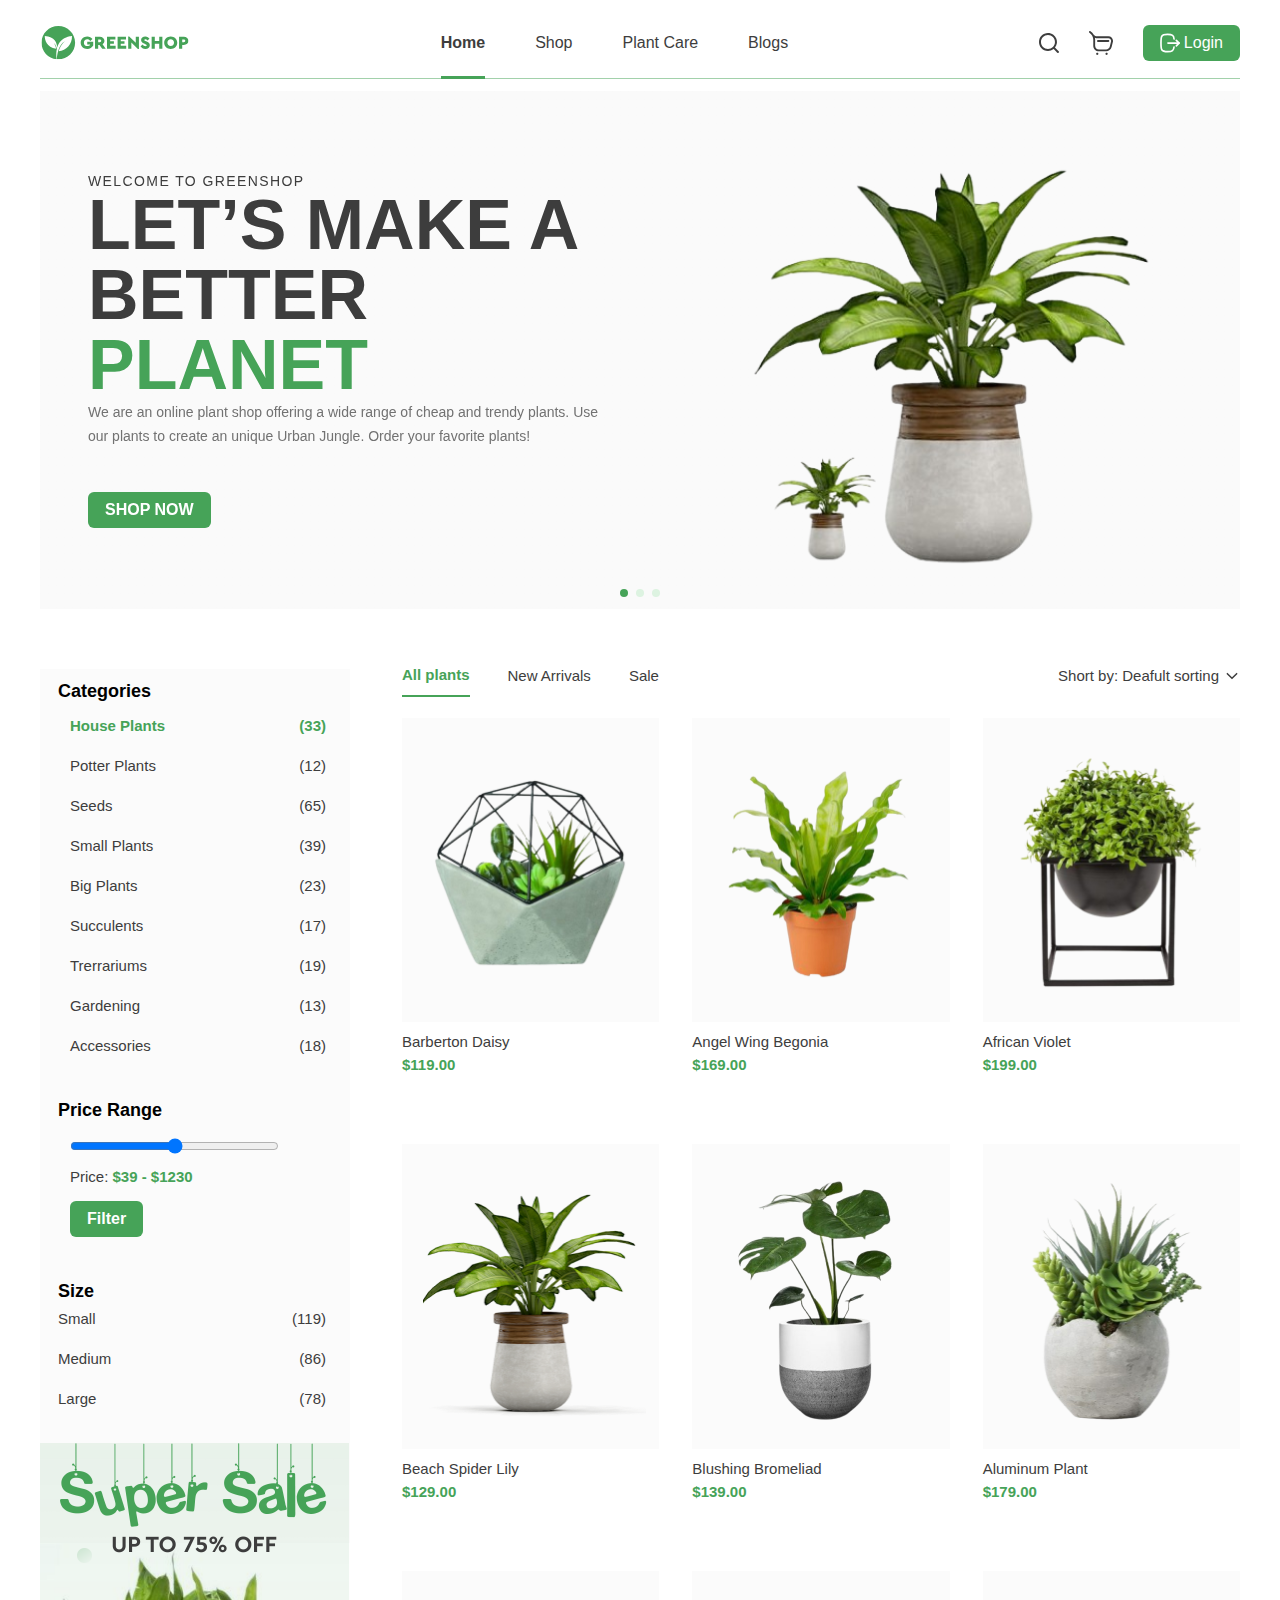
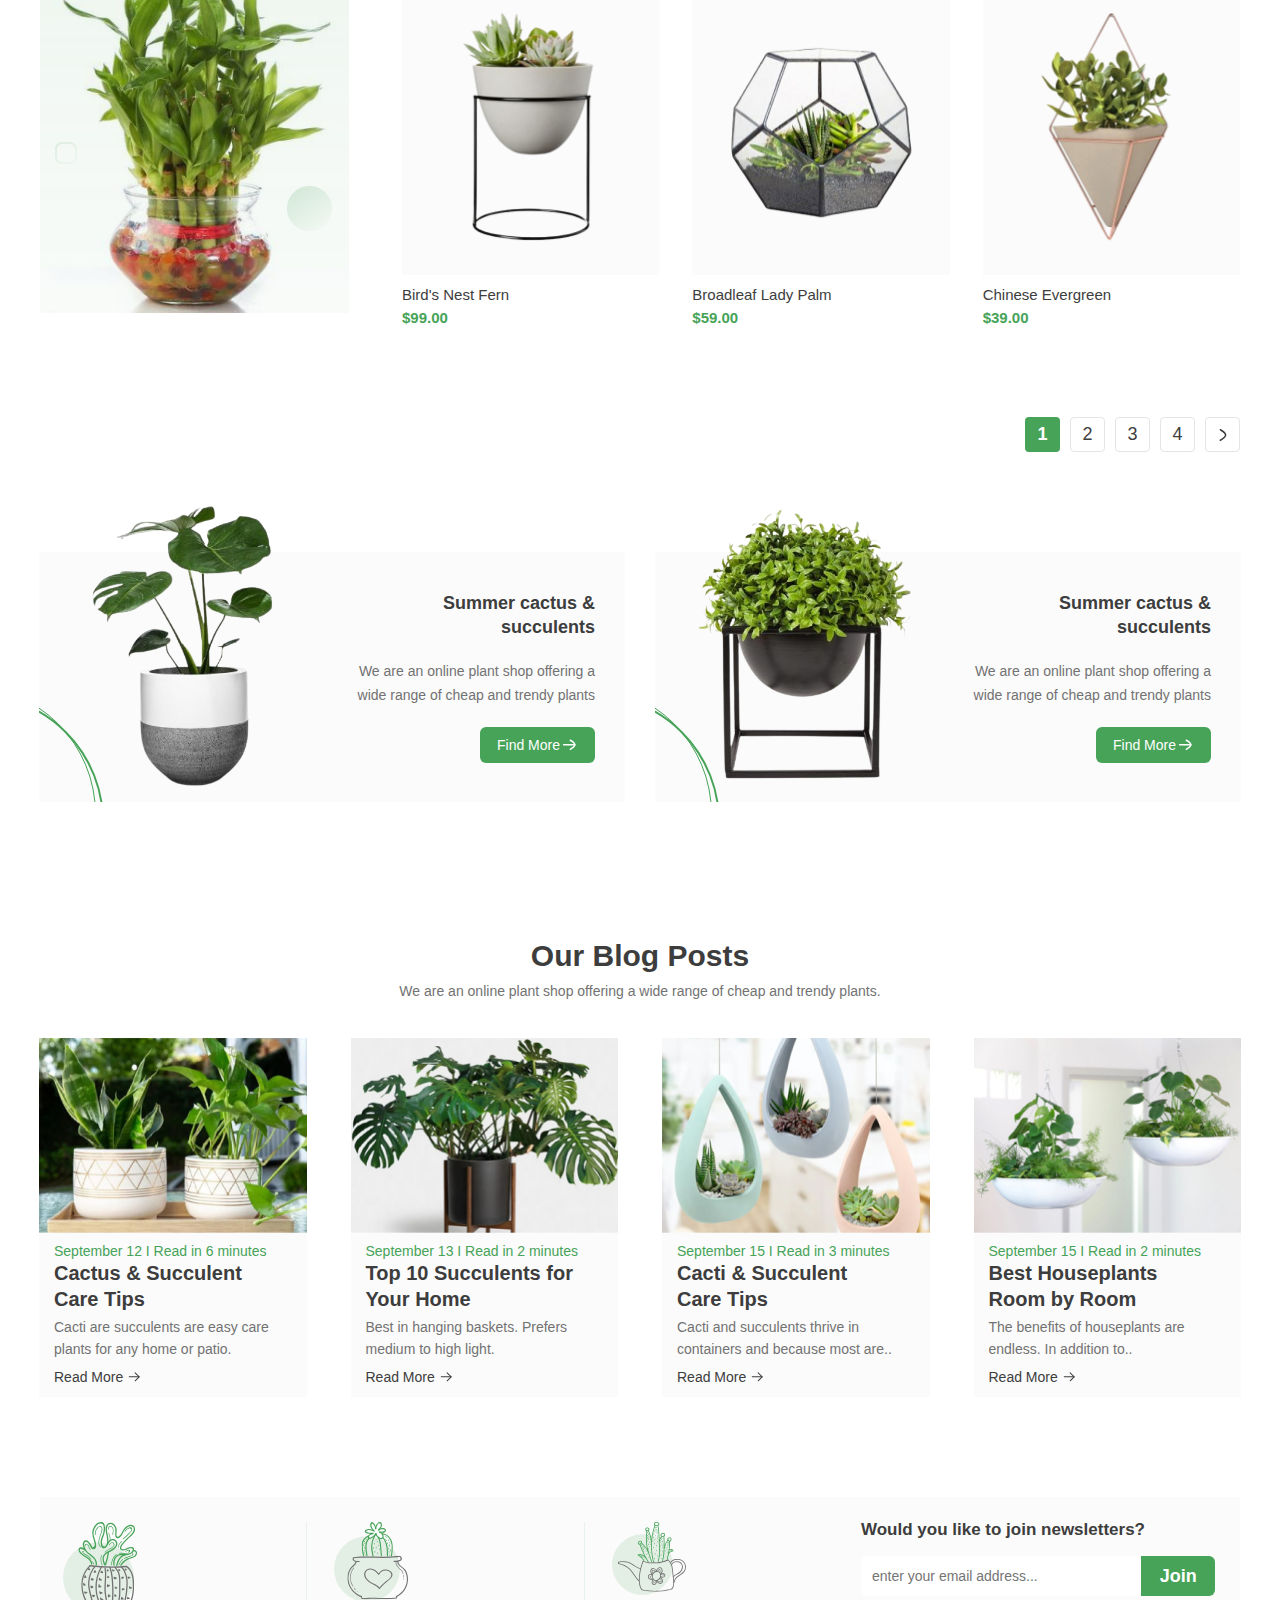
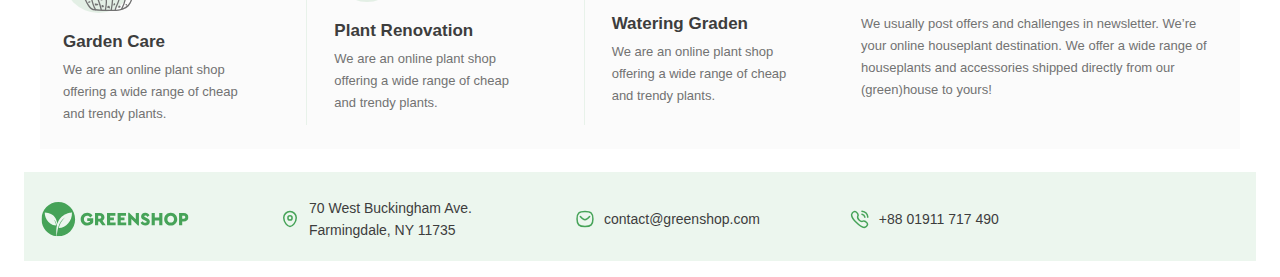
==== commit e91be3f7: "new section added" ====
--- a/index.html
+++ b/index.html
@@ -4,7 +4,8 @@
 <head>
     <meta charset="UTF-8">
     <meta name="viewport" content="width=device-width, initial-scale=1.0">
-    <title>Amaliyot uchun figma</title>
+    <title>Greenshop.com</title>
+    <link rel="shortcut icon" href="./images/favicon.png" type="image/x-icon">
     <link rel="stylesheet" href="./css/main.css">
     <link rel="stylesheet" href="https://cdn.jsdelivr.net/npm/swiper@11/swiper-bundle.min.css" />
 </head>
@@ -12,7 +13,7 @@
 <body>
     <header class="header">
         <div class="container flex header__container">
-            <a href="#" class="header__logo">
+            <a href="./index.html" class="header__logo">
                 <img class="w-full" src="./images/heder/header_logo.svg" alt="Logo">
             </a>
             <ul class="nav__list flex">
@@ -264,7 +265,7 @@
                                             <g clip-path="url(#clip0_4_201)">
                                                 <path
                                                     d="M14.294 16.8745H8.24077C5.65655 16.8745 3.55412 14.7721 3.55412 12.1879V7.38404C3.55412 4.98174 2.35676 2.75812 0.351225 1.43578C-0.00894369 1.19832 -0.108379 0.71388 0.129078 0.353711C0.366535 -0.00649689 0.850939 -0.105971 1.21119 0.131564C2.35606 0.886427 3.28487 1.88203 3.94905 3.0283C4.09258 3.1891 5.24995 4.41583 7.14726 4.41583H16.142C18.596 4.36994 20.5168 6.83265 19.8752 9.20136L18.8397 13.3283C18.3159 15.4163 16.4466 16.8745 14.294 16.8745ZM4.91926 5.53676C5.04912 6.13669 5.11634 6.75528 5.11634 7.38404V12.1879C5.11634 13.9107 6.51796 15.3123 8.24077 15.3123H14.294C15.7291 15.3123 16.9752 14.3401 17.3245 12.9482L18.3599 8.8212C18.7412 7.41372 17.5997 5.95082 16.142 5.97804H7.14722C6.28913 5.97804 5.54224 5.79304 4.91926 5.53676ZM7.85021 19.0226C7.85021 18.4833 7.41307 18.0462 6.87383 18.0462C5.57828 18.0978 5.57942 19.9479 6.87383 19.9989C7.41307 19.9989 7.85021 19.5618 7.85021 19.0226ZM15.6222 19.0226C15.6222 18.4833 15.1851 18.0462 14.6459 18.0462C13.3503 18.0978 13.3514 19.9479 14.6459 19.9989C15.1851 19.9989 15.6222 19.5618 15.6222 19.0226ZM16.9231 8.32137C16.9231 7.88996 16.5734 7.54026 16.142 7.54026H7.45966C6.42329 7.5815 6.42407 9.06158 7.45966 9.10248H16.142C16.5734 9.10248 16.9231 8.75277 16.9231 8.32137Z"
-                                                    fill="#46A358" />
+                                                    fill="currentColor" />
                                             </g>
                                             <defs>
                                                 <clipPath id="clip0_4_201">
@@ -278,7 +279,7 @@
                                             xmlns="http://www.w3.org/2000/svg">
                                             <path
                                                 d="M10 18.8873C9.71527 18.8873 9.44077 18.7842 9.22684 18.5968C8.41888 17.8903 7.63992 17.2264 6.95267 16.6408L6.94916 16.6377C4.93423 14.9207 3.19427 13.4378 1.98364 11.9771C0.630341 10.3441 0 8.79578 0 7.10434C0 5.46097 0.563507 3.94485 1.58661 2.83508C2.62192 1.71219 4.04251 1.09375 5.58716 1.09375C6.74164 1.09375 7.79892 1.45874 8.72955 2.1785C9.19922 2.54181 9.62494 2.98645 10 3.5051C10.3752 2.98645 10.8008 2.54181 11.2706 2.1785C12.2012 1.45874 13.2585 1.09375 14.413 1.09375C15.9575 1.09375 17.3782 1.71219 18.4135 2.83508C19.4366 3.94485 20 5.46097 20 7.10434C20 8.79578 19.3698 10.3441 18.0165 11.9769C16.8059 13.4378 15.0661 14.9205 13.0515 16.6374C12.363 17.224 11.5828 17.8889 10.773 18.5971C10.5592 18.7842 10.2846 18.8873 10 18.8873ZM5.58716 2.26532C4.37363 2.26532 3.25882 2.74963 2.44781 3.62915C1.62476 4.52194 1.17142 5.75607 1.17142 7.10434C1.17142 8.52692 1.70013 9.79919 2.88559 11.2296C4.03137 12.6122 5.73563 14.0645 7.70889 15.7462L7.71255 15.7492C8.4024 16.3371 9.18442 17.0036 9.99832 17.7153C10.8171 17.0023 11.6003 16.3347 12.2916 15.7458C14.2647 14.0642 15.9688 12.6122 17.1146 11.2296C18.2999 9.79919 18.8286 8.52692 18.8286 7.10434C18.8286 5.75607 18.3752 4.52194 17.5522 3.62915C16.7413 2.74963 15.6264 2.26532 14.413 2.26532C13.524 2.26532 12.7078 2.54791 11.9872 3.10516C11.3449 3.60199 10.8975 4.23004 10.6352 4.66949C10.5003 4.89548 10.2629 5.03036 10 5.03036C9.73709 5.03036 9.49966 4.89548 9.36478 4.66949C9.10263 4.23004 8.65524 3.60199 8.01285 3.10516C7.29218 2.54791 6.47598 2.26532 5.58716 2.26532Z"
-                                                fill="#3D3D3D" />
+                                                fill="currentColor" />
                                         </svg>
                                     </button>
                                     <button class="shop__search__btn">
@@ -287,7 +288,7 @@
                                             <g clip-path="url(#clip0_4_214)">
                                                 <path
                                                     d="M14.5656 16.0023C10.5704 19.1859 4.98549 18.3049 2.02729 14.6537C-0.827886 11.1285 -0.64932 6.04315 2.44811 2.82459C5.64856 -0.500733 10.6802 -0.94465 14.3277 1.78316C15.6345 2.76028 16.6104 4.00338 17.246 5.50808C17.8853 7.02152 18.0795 8.59614 17.8578 10.2201C17.6368 11.8366 16.9918 13.2769 15.9423 14.6212C16.0272 14.6768 16.1178 14.7167 16.1827 14.7816C17.3365 15.9305 18.4859 17.0836 19.6397 18.2325C19.9132 18.5047 20.0493 18.8219 19.9682 19.204C19.8071 19.9644 18.9018 20.2579 18.3211 19.7359C18.0489 19.4918 17.7985 19.2227 17.54 18.9642C16.5923 18.0171 15.6451 17.0693 14.6973 16.1221C14.658 16.0847 14.6168 16.0497 14.5656 16.0023ZM15.9529 8.98637C15.9629 5.12659 12.8468 2.00606 8.97825 2.00044C5.12035 1.99482 2.00669 5.09038 1.98983 8.94766C1.97297 12.8168 5.08289 15.9461 8.96326 15.9642C12.8055 15.9823 15.9429 12.8499 15.9529 8.98637Z"
-                                                    fill="#3D3D3D" />
+                                                    fill="currentColor" />
                                             </g>
                                             <defs>
                                                 <clipPath id="clip0_4_214">
@@ -311,7 +312,7 @@
                                             <g clip-path="url(#clip0_4_201)">
                                                 <path
                                                     d="M14.294 16.8745H8.24077C5.65655 16.8745 3.55412 14.7721 3.55412 12.1879V7.38404C3.55412 4.98174 2.35676 2.75812 0.351225 1.43578C-0.00894369 1.19832 -0.108379 0.71388 0.129078 0.353711C0.366535 -0.00649689 0.850939 -0.105971 1.21119 0.131564C2.35606 0.886427 3.28487 1.88203 3.94905 3.0283C4.09258 3.1891 5.24995 4.41583 7.14726 4.41583H16.142C18.596 4.36994 20.5168 6.83265 19.8752 9.20136L18.8397 13.3283C18.3159 15.4163 16.4466 16.8745 14.294 16.8745ZM4.91926 5.53676C5.04912 6.13669 5.11634 6.75528 5.11634 7.38404V12.1879C5.11634 13.9107 6.51796 15.3123 8.24077 15.3123H14.294C15.7291 15.3123 16.9752 14.3401 17.3245 12.9482L18.3599 8.8212C18.7412 7.41372 17.5997 5.95082 16.142 5.97804H7.14722C6.28913 5.97804 5.54224 5.79304 4.91926 5.53676ZM7.85021 19.0226C7.85021 18.4833 7.41307 18.0462 6.87383 18.0462C5.57828 18.0978 5.57942 19.9479 6.87383 19.9989C7.41307 19.9989 7.85021 19.5618 7.85021 19.0226ZM15.6222 19.0226C15.6222 18.4833 15.1851 18.0462 14.6459 18.0462C13.3503 18.0978 13.3514 19.9479 14.6459 19.9989C15.1851 19.9989 15.6222 19.5618 15.6222 19.0226ZM16.9231 8.32137C16.9231 7.88996 16.5734 7.54026 16.142 7.54026H7.45966C6.42329 7.5815 6.42407 9.06158 7.45966 9.10248H16.142C16.5734 9.10248 16.9231 8.75277 16.9231 8.32137Z"
-                                                    fill="#46A358" />
+                                                    fill="currentColor" />
                                             </g>
                                             <defs>
                                                 <clipPath id="clip0_4_201">
@@ -325,7 +326,7 @@
                                             xmlns="http://www.w3.org/2000/svg">
                                             <path
                                                 d="M10 18.8873C9.71527 18.8873 9.44077 18.7842 9.22684 18.5968C8.41888 17.8903 7.63992 17.2264 6.95267 16.6408L6.94916 16.6377C4.93423 14.9207 3.19427 13.4378 1.98364 11.9771C0.630341 10.3441 0 8.79578 0 7.10434C0 5.46097 0.563507 3.94485 1.58661 2.83508C2.62192 1.71219 4.04251 1.09375 5.58716 1.09375C6.74164 1.09375 7.79892 1.45874 8.72955 2.1785C9.19922 2.54181 9.62494 2.98645 10 3.5051C10.3752 2.98645 10.8008 2.54181 11.2706 2.1785C12.2012 1.45874 13.2585 1.09375 14.413 1.09375C15.9575 1.09375 17.3782 1.71219 18.4135 2.83508C19.4366 3.94485 20 5.46097 20 7.10434C20 8.79578 19.3698 10.3441 18.0165 11.9769C16.8059 13.4378 15.0661 14.9205 13.0515 16.6374C12.363 17.224 11.5828 17.8889 10.773 18.5971C10.5592 18.7842 10.2846 18.8873 10 18.8873ZM5.58716 2.26532C4.37363 2.26532 3.25882 2.74963 2.44781 3.62915C1.62476 4.52194 1.17142 5.75607 1.17142 7.10434C1.17142 8.52692 1.70013 9.79919 2.88559 11.2296C4.03137 12.6122 5.73563 14.0645 7.70889 15.7462L7.71255 15.7492C8.4024 16.3371 9.18442 17.0036 9.99832 17.7153C10.8171 17.0023 11.6003 16.3347 12.2916 15.7458C14.2647 14.0642 15.9688 12.6122 17.1146 11.2296C18.2999 9.79919 18.8286 8.52692 18.8286 7.10434C18.8286 5.75607 18.3752 4.52194 17.5522 3.62915C16.7413 2.74963 15.6264 2.26532 14.413 2.26532C13.524 2.26532 12.7078 2.54791 11.9872 3.10516C11.3449 3.60199 10.8975 4.23004 10.6352 4.66949C10.5003 4.89548 10.2629 5.03036 10 5.03036C9.73709 5.03036 9.49966 4.89548 9.36478 4.66949C9.10263 4.23004 8.65524 3.60199 8.01285 3.10516C7.29218 2.54791 6.47598 2.26532 5.58716 2.26532Z"
-                                                fill="#3D3D3D" />
+                                                fill="currentColor" />
                                         </svg>
                                     </button>
                                     <button class="shop__search__btn">
@@ -334,7 +335,7 @@
                                             <g clip-path="url(#clip0_4_214)">
                                                 <path
                                                     d="M14.5656 16.0023C10.5704 19.1859 4.98549 18.3049 2.02729 14.6537C-0.827886 11.1285 -0.64932 6.04315 2.44811 2.82459C5.64856 -0.500733 10.6802 -0.94465 14.3277 1.78316C15.6345 2.76028 16.6104 4.00338 17.246 5.50808C17.8853 7.02152 18.0795 8.59614 17.8578 10.2201C17.6368 11.8366 16.9918 13.2769 15.9423 14.6212C16.0272 14.6768 16.1178 14.7167 16.1827 14.7816C17.3365 15.9305 18.4859 17.0836 19.6397 18.2325C19.9132 18.5047 20.0493 18.8219 19.9682 19.204C19.8071 19.9644 18.9018 20.2579 18.3211 19.7359C18.0489 19.4918 17.7985 19.2227 17.54 18.9642C16.5923 18.0171 15.6451 17.0693 14.6973 16.1221C14.658 16.0847 14.6168 16.0497 14.5656 16.0023ZM15.9529 8.98637C15.9629 5.12659 12.8468 2.00606 8.97825 2.00044C5.12035 1.99482 2.00669 5.09038 1.98983 8.94766C1.97297 12.8168 5.08289 15.9461 8.96326 15.9642C12.8055 15.9823 15.9429 12.8499 15.9529 8.98637Z"
-                                                    fill="#3D3D3D" />
+                                                    fill="currentColor" />
                                             </g>
                                             <defs>
                                                 <clipPath id="clip0_4_214">
@@ -359,7 +360,7 @@
                                             <g clip-path="url(#clip0_4_201)">
                                                 <path
                                                     d="M14.294 16.8745H8.24077C5.65655 16.8745 3.55412 14.7721 3.55412 12.1879V7.38404C3.55412 4.98174 2.35676 2.75812 0.351225 1.43578C-0.00894369 1.19832 -0.108379 0.71388 0.129078 0.353711C0.366535 -0.00649689 0.850939 -0.105971 1.21119 0.131564C2.35606 0.886427 3.28487 1.88203 3.94905 3.0283C4.09258 3.1891 5.24995 4.41583 7.14726 4.41583H16.142C18.596 4.36994 20.5168 6.83265 19.8752 9.20136L18.8397 13.3283C18.3159 15.4163 16.4466 16.8745 14.294 16.8745ZM4.91926 5.53676C5.04912 6.13669 5.11634 6.75528 5.11634 7.38404V12.1879C5.11634 13.9107 6.51796 15.3123 8.24077 15.3123H14.294C15.7291 15.3123 16.9752 14.3401 17.3245 12.9482L18.3599 8.8212C18.7412 7.41372 17.5997 5.95082 16.142 5.97804H7.14722C6.28913 5.97804 5.54224 5.79304 4.91926 5.53676ZM7.85021 19.0226C7.85021 18.4833 7.41307 18.0462 6.87383 18.0462C5.57828 18.0978 5.57942 19.9479 6.87383 19.9989C7.41307 19.9989 7.85021 19.5618 7.85021 19.0226ZM15.6222 19.0226C15.6222 18.4833 15.1851 18.0462 14.6459 18.0462C13.3503 18.0978 13.3514 19.9479 14.6459 19.9989C15.1851 19.9989 15.6222 19.5618 15.6222 19.0226ZM16.9231 8.32137C16.9231 7.88996 16.5734 7.54026 16.142 7.54026H7.45966C6.42329 7.5815 6.42407 9.06158 7.45966 9.10248H16.142C16.5734 9.10248 16.9231 8.75277 16.9231 8.32137Z"
-                                                    fill="#46A358" />
+                                                    fill="currentColor" />
                                             </g>
                                             <defs>
                                                 <clipPath id="clip0_4_201">
@@ -373,7 +374,7 @@
                                             xmlns="http://www.w3.org/2000/svg">
                                             <path
                                                 d="M10 18.8873C9.71527 18.8873 9.44077 18.7842 9.22684 18.5968C8.41888 17.8903 7.63992 17.2264 6.95267 16.6408L6.94916 16.6377C4.93423 14.9207 3.19427 13.4378 1.98364 11.9771C0.630341 10.3441 0 8.79578 0 7.10434C0 5.46097 0.563507 3.94485 1.58661 2.83508C2.62192 1.71219 4.04251 1.09375 5.58716 1.09375C6.74164 1.09375 7.79892 1.45874 8.72955 2.1785C9.19922 2.54181 9.62494 2.98645 10 3.5051C10.3752 2.98645 10.8008 2.54181 11.2706 2.1785C12.2012 1.45874 13.2585 1.09375 14.413 1.09375C15.9575 1.09375 17.3782 1.71219 18.4135 2.83508C19.4366 3.94485 20 5.46097 20 7.10434C20 8.79578 19.3698 10.3441 18.0165 11.9769C16.8059 13.4378 15.0661 14.9205 13.0515 16.6374C12.363 17.224 11.5828 17.8889 10.773 18.5971C10.5592 18.7842 10.2846 18.8873 10 18.8873ZM5.58716 2.26532C4.37363 2.26532 3.25882 2.74963 2.44781 3.62915C1.62476 4.52194 1.17142 5.75607 1.17142 7.10434C1.17142 8.52692 1.70013 9.79919 2.88559 11.2296C4.03137 12.6122 5.73563 14.0645 7.70889 15.7462L7.71255 15.7492C8.4024 16.3371 9.18442 17.0036 9.99832 17.7153C10.8171 17.0023 11.6003 16.3347 12.2916 15.7458C14.2647 14.0642 15.9688 12.6122 17.1146 11.2296C18.2999 9.79919 18.8286 8.52692 18.8286 7.10434C18.8286 5.75607 18.3752 4.52194 17.5522 3.62915C16.7413 2.74963 15.6264 2.26532 14.413 2.26532C13.524 2.26532 12.7078 2.54791 11.9872 3.10516C11.3449 3.60199 10.8975 4.23004 10.6352 4.66949C10.5003 4.89548 10.2629 5.03036 10 5.03036C9.73709 5.03036 9.49966 4.89548 9.36478 4.66949C9.10263 4.23004 8.65524 3.60199 8.01285 3.10516C7.29218 2.54791 6.47598 2.26532 5.58716 2.26532Z"
-                                                fill="#3D3D3D" />
+                                                fill="currentColor" />
                                         </svg>
                                     </button>
                                     <button class="shop__search__btn">
@@ -382,7 +383,7 @@
                                             <g clip-path="url(#clip0_4_214)">
                                                 <path
                                                     d="M14.5656 16.0023C10.5704 19.1859 4.98549 18.3049 2.02729 14.6537C-0.827886 11.1285 -0.64932 6.04315 2.44811 2.82459C5.64856 -0.500733 10.6802 -0.94465 14.3277 1.78316C15.6345 2.76028 16.6104 4.00338 17.246 5.50808C17.8853 7.02152 18.0795 8.59614 17.8578 10.2201C17.6368 11.8366 16.9918 13.2769 15.9423 14.6212C16.0272 14.6768 16.1178 14.7167 16.1827 14.7816C17.3365 15.9305 18.4859 17.0836 19.6397 18.2325C19.9132 18.5047 20.0493 18.8219 19.9682 19.204C19.8071 19.9644 18.9018 20.2579 18.3211 19.7359C18.0489 19.4918 17.7985 19.2227 17.54 18.9642C16.5923 18.0171 15.6451 17.0693 14.6973 16.1221C14.658 16.0847 14.6168 16.0497 14.5656 16.0023ZM15.9529 8.98637C15.9629 5.12659 12.8468 2.00606 8.97825 2.00044C5.12035 1.99482 2.00669 5.09038 1.98983 8.94766C1.97297 12.8168 5.08289 15.9461 8.96326 15.9642C12.8055 15.9823 15.9429 12.8499 15.9529 8.98637Z"
-                                                    fill="#3D3D3D" />
+                                                    fill="currentColor" />
                                             </g>
                                             <defs>
                                                 <clipPath id="clip0_4_214">
@@ -406,7 +407,7 @@
                                             <g clip-path="url(#clip0_4_201)">
                                                 <path
                                                     d="M14.294 16.8745H8.24077C5.65655 16.8745 3.55412 14.7721 3.55412 12.1879V7.38404C3.55412 4.98174 2.35676 2.75812 0.351225 1.43578C-0.00894369 1.19832 -0.108379 0.71388 0.129078 0.353711C0.366535 -0.00649689 0.850939 -0.105971 1.21119 0.131564C2.35606 0.886427 3.28487 1.88203 3.94905 3.0283C4.09258 3.1891 5.24995 4.41583 7.14726 4.41583H16.142C18.596 4.36994 20.5168 6.83265 19.8752 9.20136L18.8397 13.3283C18.3159 15.4163 16.4466 16.8745 14.294 16.8745ZM4.91926 5.53676C5.04912 6.13669 5.11634 6.75528 5.11634 7.38404V12.1879C5.11634 13.9107 6.51796 15.3123 8.24077 15.3123H14.294C15.7291 15.3123 16.9752 14.3401 17.3245 12.9482L18.3599 8.8212C18.7412 7.41372 17.5997 5.95082 16.142 5.97804H7.14722C6.28913 5.97804 5.54224 5.79304 4.91926 5.53676ZM7.85021 19.0226C7.85021 18.4833 7.41307 18.0462 6.87383 18.0462C5.57828 18.0978 5.57942 19.9479 6.87383 19.9989C7.41307 19.9989 7.85021 19.5618 7.85021 19.0226ZM15.6222 19.0226C15.6222 18.4833 15.1851 18.0462 14.6459 18.0462C13.3503 18.0978 13.3514 19.9479 14.6459 19.9989C15.1851 19.9989 15.6222 19.5618 15.6222 19.0226ZM16.9231 8.32137C16.9231 7.88996 16.5734 7.54026 16.142 7.54026H7.45966C6.42329 7.5815 6.42407 9.06158 7.45966 9.10248H16.142C16.5734 9.10248 16.9231 8.75277 16.9231 8.32137Z"
-                                                    fill="#46A358" />
+                                                    fill="currentColor" />
                                             </g>
                                             <defs>
                                                 <clipPath id="clip0_4_201">
@@ -420,7 +421,7 @@
                                             xmlns="http://www.w3.org/2000/svg">
                                             <path
                                                 d="M10 18.8873C9.71527 18.8873 9.44077 18.7842 9.22684 18.5968C8.41888 17.8903 7.63992 17.2264 6.95267 16.6408L6.94916 16.6377C4.93423 14.9207 3.19427 13.4378 1.98364 11.9771C0.630341 10.3441 0 8.79578 0 7.10434C0 5.46097 0.563507 3.94485 1.58661 2.83508C2.62192 1.71219 4.04251 1.09375 5.58716 1.09375C6.74164 1.09375 7.79892 1.45874 8.72955 2.1785C9.19922 2.54181 9.62494 2.98645 10 3.5051C10.3752 2.98645 10.8008 2.54181 11.2706 2.1785C12.2012 1.45874 13.2585 1.09375 14.413 1.09375C15.9575 1.09375 17.3782 1.71219 18.4135 2.83508C19.4366 3.94485 20 5.46097 20 7.10434C20 8.79578 19.3698 10.3441 18.0165 11.9769C16.8059 13.4378 15.0661 14.9205 13.0515 16.6374C12.363 17.224 11.5828 17.8889 10.773 18.5971C10.5592 18.7842 10.2846 18.8873 10 18.8873ZM5.58716 2.26532C4.37363 2.26532 3.25882 2.74963 2.44781 3.62915C1.62476 4.52194 1.17142 5.75607 1.17142 7.10434C1.17142 8.52692 1.70013 9.79919 2.88559 11.2296C4.03137 12.6122 5.73563 14.0645 7.70889 15.7462L7.71255 15.7492C8.4024 16.3371 9.18442 17.0036 9.99832 17.7153C10.8171 17.0023 11.6003 16.3347 12.2916 15.7458C14.2647 14.0642 15.9688 12.6122 17.1146 11.2296C18.2999 9.79919 18.8286 8.52692 18.8286 7.10434C18.8286 5.75607 18.3752 4.52194 17.5522 3.62915C16.7413 2.74963 15.6264 2.26532 14.413 2.26532C13.524 2.26532 12.7078 2.54791 11.9872 3.10516C11.3449 3.60199 10.8975 4.23004 10.6352 4.66949C10.5003 4.89548 10.2629 5.03036 10 5.03036C9.73709 5.03036 9.49966 4.89548 9.36478 4.66949C9.10263 4.23004 8.65524 3.60199 8.01285 3.10516C7.29218 2.54791 6.47598 2.26532 5.58716 2.26532Z"
-                                                fill="#3D3D3D" />
+                                                fill="currentColor" />
                                         </svg>
                                     </button>
                                     <button class="shop__search__btn">
@@ -429,7 +430,7 @@
                                             <g clip-path="url(#clip0_4_214)">
                                                 <path
                                                     d="M14.5656 16.0023C10.5704 19.1859 4.98549 18.3049 2.02729 14.6537C-0.827886 11.1285 -0.64932 6.04315 2.44811 2.82459C5.64856 -0.500733 10.6802 -0.94465 14.3277 1.78316C15.6345 2.76028 16.6104 4.00338 17.246 5.50808C17.8853 7.02152 18.0795 8.59614 17.8578 10.2201C17.6368 11.8366 16.9918 13.2769 15.9423 14.6212C16.0272 14.6768 16.1178 14.7167 16.1827 14.7816C17.3365 15.9305 18.4859 17.0836 19.6397 18.2325C19.9132 18.5047 20.0493 18.8219 19.9682 19.204C19.8071 19.9644 18.9018 20.2579 18.3211 19.7359C18.0489 19.4918 17.7985 19.2227 17.54 18.9642C16.5923 18.0171 15.6451 17.0693 14.6973 16.1221C14.658 16.0847 14.6168 16.0497 14.5656 16.0023ZM15.9529 8.98637C15.9629 5.12659 12.8468 2.00606 8.97825 2.00044C5.12035 1.99482 2.00669 5.09038 1.98983 8.94766C1.97297 12.8168 5.08289 15.9461 8.96326 15.9642C12.8055 15.9823 15.9429 12.8499 15.9529 8.98637Z"
-                                                    fill="#3D3D3D" />
+                                                    fill="currentColor" />
                                             </g>
                                             <defs>
                                                 <clipPath id="clip0_4_214">
@@ -453,7 +454,7 @@
                                             <g clip-path="url(#clip0_4_201)">
                                                 <path
                                                     d="M14.294 16.8745H8.24077C5.65655 16.8745 3.55412 14.7721 3.55412 12.1879V7.38404C3.55412 4.98174 2.35676 2.75812 0.351225 1.43578C-0.00894369 1.19832 -0.108379 0.71388 0.129078 0.353711C0.366535 -0.00649689 0.850939 -0.105971 1.21119 0.131564C2.35606 0.886427 3.28487 1.88203 3.94905 3.0283C4.09258 3.1891 5.24995 4.41583 7.14726 4.41583H16.142C18.596 4.36994 20.5168 6.83265 19.8752 9.20136L18.8397 13.3283C18.3159 15.4163 16.4466 16.8745 14.294 16.8745ZM4.91926 5.53676C5.04912 6.13669 5.11634 6.75528 5.11634 7.38404V12.1879C5.11634 13.9107 6.51796 15.3123 8.24077 15.3123H14.294C15.7291 15.3123 16.9752 14.3401 17.3245 12.9482L18.3599 8.8212C18.7412 7.41372 17.5997 5.95082 16.142 5.97804H7.14722C6.28913 5.97804 5.54224 5.79304 4.91926 5.53676ZM7.85021 19.0226C7.85021 18.4833 7.41307 18.0462 6.87383 18.0462C5.57828 18.0978 5.57942 19.9479 6.87383 19.9989C7.41307 19.9989 7.85021 19.5618 7.85021 19.0226ZM15.6222 19.0226C15.6222 18.4833 15.1851 18.0462 14.6459 18.0462C13.3503 18.0978 13.3514 19.9479 14.6459 19.9989C15.1851 19.9989 15.6222 19.5618 15.6222 19.0226ZM16.9231 8.32137C16.9231 7.88996 16.5734 7.54026 16.142 7.54026H7.45966C6.42329 7.5815 6.42407 9.06158 7.45966 9.10248H16.142C16.5734 9.10248 16.9231 8.75277 16.9231 8.32137Z"
-                                                    fill="#46A358" />
+                                                    fill="currentColor" />
                                             </g>
                                             <defs>
                                                 <clipPath id="clip0_4_201">
@@ -467,7 +468,7 @@
                                             xmlns="http://www.w3.org/2000/svg">
                                             <path
                                                 d="M10 18.8873C9.71527 18.8873 9.44077 18.7842 9.22684 18.5968C8.41888 17.8903 7.63992 17.2264 6.95267 16.6408L6.94916 16.6377C4.93423 14.9207 3.19427 13.4378 1.98364 11.9771C0.630341 10.3441 0 8.79578 0 7.10434C0 5.46097 0.563507 3.94485 1.58661 2.83508C2.62192 1.71219 4.04251 1.09375 5.58716 1.09375C6.74164 1.09375 7.79892 1.45874 8.72955 2.1785C9.19922 2.54181 9.62494 2.98645 10 3.5051C10.3752 2.98645 10.8008 2.54181 11.2706 2.1785C12.2012 1.45874 13.2585 1.09375 14.413 1.09375C15.9575 1.09375 17.3782 1.71219 18.4135 2.83508C19.4366 3.94485 20 5.46097 20 7.10434C20 8.79578 19.3698 10.3441 18.0165 11.9769C16.8059 13.4378 15.0661 14.9205 13.0515 16.6374C12.363 17.224 11.5828 17.8889 10.773 18.5971C10.5592 18.7842 10.2846 18.8873 10 18.8873ZM5.58716 2.26532C4.37363 2.26532 3.25882 2.74963 2.44781 3.62915C1.62476 4.52194 1.17142 5.75607 1.17142 7.10434C1.17142 8.52692 1.70013 9.79919 2.88559 11.2296C4.03137 12.6122 5.73563 14.0645 7.70889 15.7462L7.71255 15.7492C8.4024 16.3371 9.18442 17.0036 9.99832 17.7153C10.8171 17.0023 11.6003 16.3347 12.2916 15.7458C14.2647 14.0642 15.9688 12.6122 17.1146 11.2296C18.2999 9.79919 18.8286 8.52692 18.8286 7.10434C18.8286 5.75607 18.3752 4.52194 17.5522 3.62915C16.7413 2.74963 15.6264 2.26532 14.413 2.26532C13.524 2.26532 12.7078 2.54791 11.9872 3.10516C11.3449 3.60199 10.8975 4.23004 10.6352 4.66949C10.5003 4.89548 10.2629 5.03036 10 5.03036C9.73709 5.03036 9.49966 4.89548 9.36478 4.66949C9.10263 4.23004 8.65524 3.60199 8.01285 3.10516C7.29218 2.54791 6.47598 2.26532 5.58716 2.26532Z"
-                                                fill="#3D3D3D" />
+                                                fill="currentColor" />
                                         </svg>
                                     </button>
                                     <button class="shop__search__btn">
@@ -476,7 +477,7 @@
                                             <g clip-path="url(#clip0_4_214)">
                                                 <path
                                                     d="M14.5656 16.0023C10.5704 19.1859 4.98549 18.3049 2.02729 14.6537C-0.827886 11.1285 -0.64932 6.04315 2.44811 2.82459C5.64856 -0.500733 10.6802 -0.94465 14.3277 1.78316C15.6345 2.76028 16.6104 4.00338 17.246 5.50808C17.8853 7.02152 18.0795 8.59614 17.8578 10.2201C17.6368 11.8366 16.9918 13.2769 15.9423 14.6212C16.0272 14.6768 16.1178 14.7167 16.1827 14.7816C17.3365 15.9305 18.4859 17.0836 19.6397 18.2325C19.9132 18.5047 20.0493 18.8219 19.9682 19.204C19.8071 19.9644 18.9018 20.2579 18.3211 19.7359C18.0489 19.4918 17.7985 19.2227 17.54 18.9642C16.5923 18.0171 15.6451 17.0693 14.6973 16.1221C14.658 16.0847 14.6168 16.0497 14.5656 16.0023ZM15.9529 8.98637C15.9629 5.12659 12.8468 2.00606 8.97825 2.00044C5.12035 1.99482 2.00669 5.09038 1.98983 8.94766C1.97297 12.8168 5.08289 15.9461 8.96326 15.9642C12.8055 15.9823 15.9429 12.8499 15.9529 8.98637Z"
-                                                    fill="#3D3D3D" />
+                                                    fill="currentColor" />
                                             </g>
                                             <defs>
                                                 <clipPath id="clip0_4_214">
@@ -500,7 +501,7 @@
                                             <g clip-path="url(#clip0_4_201)">
                                                 <path
                                                     d="M14.294 16.8745H8.24077C5.65655 16.8745 3.55412 14.7721 3.55412 12.1879V7.38404C3.55412 4.98174 2.35676 2.75812 0.351225 1.43578C-0.00894369 1.19832 -0.108379 0.71388 0.129078 0.353711C0.366535 -0.00649689 0.850939 -0.105971 1.21119 0.131564C2.35606 0.886427 3.28487 1.88203 3.94905 3.0283C4.09258 3.1891 5.24995 4.41583 7.14726 4.41583H16.142C18.596 4.36994 20.5168 6.83265 19.8752 9.20136L18.8397 13.3283C18.3159 15.4163 16.4466 16.8745 14.294 16.8745ZM4.91926 5.53676C5.04912 6.13669 5.11634 6.75528 5.11634 7.38404V12.1879C5.11634 13.9107 6.51796 15.3123 8.24077 15.3123H14.294C15.7291 15.3123 16.9752 14.3401 17.3245 12.9482L18.3599 8.8212C18.7412 7.41372 17.5997 5.95082 16.142 5.97804H7.14722C6.28913 5.97804 5.54224 5.79304 4.91926 5.53676ZM7.85021 19.0226C7.85021 18.4833 7.41307 18.0462 6.87383 18.0462C5.57828 18.0978 5.57942 19.9479 6.87383 19.9989C7.41307 19.9989 7.85021 19.5618 7.85021 19.0226ZM15.6222 19.0226C15.6222 18.4833 15.1851 18.0462 14.6459 18.0462C13.3503 18.0978 13.3514 19.9479 14.6459 19.9989C15.1851 19.9989 15.6222 19.5618 15.6222 19.0226ZM16.9231 8.32137C16.9231 7.88996 16.5734 7.54026 16.142 7.54026H7.45966C6.42329 7.5815 6.42407 9.06158 7.45966 9.10248H16.142C16.5734 9.10248 16.9231 8.75277 16.9231 8.32137Z"
-                                                    fill="#46A358" />
+                                                    fill="currentColor" />
                                             </g>
                                             <defs>
                                                 <clipPath id="clip0_4_201">
@@ -514,7 +515,7 @@
                                             xmlns="http://www.w3.org/2000/svg">
                                             <path
                                                 d="M10 18.8873C9.71527 18.8873 9.44077 18.7842 9.22684 18.5968C8.41888 17.8903 7.63992 17.2264 6.95267 16.6408L6.94916 16.6377C4.93423 14.9207 3.19427 13.4378 1.98364 11.9771C0.630341 10.3441 0 8.79578 0 7.10434C0 5.46097 0.563507 3.94485 1.58661 2.83508C2.62192 1.71219 4.04251 1.09375 5.58716 1.09375C6.74164 1.09375 7.79892 1.45874 8.72955 2.1785C9.19922 2.54181 9.62494 2.98645 10 3.5051C10.3752 2.98645 10.8008 2.54181 11.2706 2.1785C12.2012 1.45874 13.2585 1.09375 14.413 1.09375C15.9575 1.09375 17.3782 1.71219 18.4135 2.83508C19.4366 3.94485 20 5.46097 20 7.10434C20 8.79578 19.3698 10.3441 18.0165 11.9769C16.8059 13.4378 15.0661 14.9205 13.0515 16.6374C12.363 17.224 11.5828 17.8889 10.773 18.5971C10.5592 18.7842 10.2846 18.8873 10 18.8873ZM5.58716 2.26532C4.37363 2.26532 3.25882 2.74963 2.44781 3.62915C1.62476 4.52194 1.17142 5.75607 1.17142 7.10434C1.17142 8.52692 1.70013 9.79919 2.88559 11.2296C4.03137 12.6122 5.73563 14.0645 7.70889 15.7462L7.71255 15.7492C8.4024 16.3371 9.18442 17.0036 9.99832 17.7153C10.8171 17.0023 11.6003 16.3347 12.2916 15.7458C14.2647 14.0642 15.9688 12.6122 17.1146 11.2296C18.2999 9.79919 18.8286 8.52692 18.8286 7.10434C18.8286 5.75607 18.3752 4.52194 17.5522 3.62915C16.7413 2.74963 15.6264 2.26532 14.413 2.26532C13.524 2.26532 12.7078 2.54791 11.9872 3.10516C11.3449 3.60199 10.8975 4.23004 10.6352 4.66949C10.5003 4.89548 10.2629 5.03036 10 5.03036C9.73709 5.03036 9.49966 4.89548 9.36478 4.66949C9.10263 4.23004 8.65524 3.60199 8.01285 3.10516C7.29218 2.54791 6.47598 2.26532 5.58716 2.26532Z"
-                                                fill="#3D3D3D" />
+                                                fill="currentColor" />
                                         </svg>
                                     </button>
                                     <button class="shop__search__btn">
@@ -523,7 +524,7 @@
                                             <g clip-path="url(#clip0_4_214)">
                                                 <path
                                                     d="M14.5656 16.0023C10.5704 19.1859 4.98549 18.3049 2.02729 14.6537C-0.827886 11.1285 -0.64932 6.04315 2.44811 2.82459C5.64856 -0.500733 10.6802 -0.94465 14.3277 1.78316C15.6345 2.76028 16.6104 4.00338 17.246 5.50808C17.8853 7.02152 18.0795 8.59614 17.8578 10.2201C17.6368 11.8366 16.9918 13.2769 15.9423 14.6212C16.0272 14.6768 16.1178 14.7167 16.1827 14.7816C17.3365 15.9305 18.4859 17.0836 19.6397 18.2325C19.9132 18.5047 20.0493 18.8219 19.9682 19.204C19.8071 19.9644 18.9018 20.2579 18.3211 19.7359C18.0489 19.4918 17.7985 19.2227 17.54 18.9642C16.5923 18.0171 15.6451 17.0693 14.6973 16.1221C14.658 16.0847 14.6168 16.0497 14.5656 16.0023ZM15.9529 8.98637C15.9629 5.12659 12.8468 2.00606 8.97825 2.00044C5.12035 1.99482 2.00669 5.09038 1.98983 8.94766C1.97297 12.8168 5.08289 15.9461 8.96326 15.9642C12.8055 15.9823 15.9429 12.8499 15.9529 8.98637Z"
-                                                    fill="#3D3D3D" />
+                                                    fill="currentColor" />
                                             </g>
                                             <defs>
                                                 <clipPath id="clip0_4_214">
@@ -547,7 +548,7 @@
                                             <g clip-path="url(#clip0_4_201)">
                                                 <path
                                                     d="M14.294 16.8745H8.24077C5.65655 16.8745 3.55412 14.7721 3.55412 12.1879V7.38404C3.55412 4.98174 2.35676 2.75812 0.351225 1.43578C-0.00894369 1.19832 -0.108379 0.71388 0.129078 0.353711C0.366535 -0.00649689 0.850939 -0.105971 1.21119 0.131564C2.35606 0.886427 3.28487 1.88203 3.94905 3.0283C4.09258 3.1891 5.24995 4.41583 7.14726 4.41583H16.142C18.596 4.36994 20.5168 6.83265 19.8752 9.20136L18.8397 13.3283C18.3159 15.4163 16.4466 16.8745 14.294 16.8745ZM4.91926 5.53676C5.04912 6.13669 5.11634 6.75528 5.11634 7.38404V12.1879C5.11634 13.9107 6.51796 15.3123 8.24077 15.3123H14.294C15.7291 15.3123 16.9752 14.3401 17.3245 12.9482L18.3599 8.8212C18.7412 7.41372 17.5997 5.95082 16.142 5.97804H7.14722C6.28913 5.97804 5.54224 5.79304 4.91926 5.53676ZM7.85021 19.0226C7.85021 18.4833 7.41307 18.0462 6.87383 18.0462C5.57828 18.0978 5.57942 19.9479 6.87383 19.9989C7.41307 19.9989 7.85021 19.5618 7.85021 19.0226ZM15.6222 19.0226C15.6222 18.4833 15.1851 18.0462 14.6459 18.0462C13.3503 18.0978 13.3514 19.9479 14.6459 19.9989C15.1851 19.9989 15.6222 19.5618 15.6222 19.0226ZM16.9231 8.32137C16.9231 7.88996 16.5734 7.54026 16.142 7.54026H7.45966C6.42329 7.5815 6.42407 9.06158 7.45966 9.10248H16.142C16.5734 9.10248 16.9231 8.75277 16.9231 8.32137Z"
-                                                    fill="#46A358" />
+                                                    fill="currentColor" />
                                             </g>
                                             <defs>
                                                 <clipPath id="clip0_4_201">
@@ -561,7 +562,7 @@
                                             xmlns="http://www.w3.org/2000/svg">
                                             <path
                                                 d="M10 18.8873C9.71527 18.8873 9.44077 18.7842 9.22684 18.5968C8.41888 17.8903 7.63992 17.2264 6.95267 16.6408L6.94916 16.6377C4.93423 14.9207 3.19427 13.4378 1.98364 11.9771C0.630341 10.3441 0 8.79578 0 7.10434C0 5.46097 0.563507 3.94485 1.58661 2.83508C2.62192 1.71219 4.04251 1.09375 5.58716 1.09375C6.74164 1.09375 7.79892 1.45874 8.72955 2.1785C9.19922 2.54181 9.62494 2.98645 10 3.5051C10.3752 2.98645 10.8008 2.54181 11.2706 2.1785C12.2012 1.45874 13.2585 1.09375 14.413 1.09375C15.9575 1.09375 17.3782 1.71219 18.4135 2.83508C19.4366 3.94485 20 5.46097 20 7.10434C20 8.79578 19.3698 10.3441 18.0165 11.9769C16.8059 13.4378 15.0661 14.9205 13.0515 16.6374C12.363 17.224 11.5828 17.8889 10.773 18.5971C10.5592 18.7842 10.2846 18.8873 10 18.8873ZM5.58716 2.26532C4.37363 2.26532 3.25882 2.74963 2.44781 3.62915C1.62476 4.52194 1.17142 5.75607 1.17142 7.10434C1.17142 8.52692 1.70013 9.79919 2.88559 11.2296C4.03137 12.6122 5.73563 14.0645 7.70889 15.7462L7.71255 15.7492C8.4024 16.3371 9.18442 17.0036 9.99832 17.7153C10.8171 17.0023 11.6003 16.3347 12.2916 15.7458C14.2647 14.0642 15.9688 12.6122 17.1146 11.2296C18.2999 9.79919 18.8286 8.52692 18.8286 7.10434C18.8286 5.75607 18.3752 4.52194 17.5522 3.62915C16.7413 2.74963 15.6264 2.26532 14.413 2.26532C13.524 2.26532 12.7078 2.54791 11.9872 3.10516C11.3449 3.60199 10.8975 4.23004 10.6352 4.66949C10.5003 4.89548 10.2629 5.03036 10 5.03036C9.73709 5.03036 9.49966 4.89548 9.36478 4.66949C9.10263 4.23004 8.65524 3.60199 8.01285 3.10516C7.29218 2.54791 6.47598 2.26532 5.58716 2.26532Z"
-                                                fill="#3D3D3D" />
+                                                fill="currentColor" />
                                         </svg>
                                     </button>
                                     <button class="shop__search__btn">
@@ -570,7 +571,7 @@
                                             <g clip-path="url(#clip0_4_214)">
                                                 <path
                                                     d="M14.5656 16.0023C10.5704 19.1859 4.98549 18.3049 2.02729 14.6537C-0.827886 11.1285 -0.64932 6.04315 2.44811 2.82459C5.64856 -0.500733 10.6802 -0.94465 14.3277 1.78316C15.6345 2.76028 16.6104 4.00338 17.246 5.50808C17.8853 7.02152 18.0795 8.59614 17.8578 10.2201C17.6368 11.8366 16.9918 13.2769 15.9423 14.6212C16.0272 14.6768 16.1178 14.7167 16.1827 14.7816C17.3365 15.9305 18.4859 17.0836 19.6397 18.2325C19.9132 18.5047 20.0493 18.8219 19.9682 19.204C19.8071 19.9644 18.9018 20.2579 18.3211 19.7359C18.0489 19.4918 17.7985 19.2227 17.54 18.9642C16.5923 18.0171 15.6451 17.0693 14.6973 16.1221C14.658 16.0847 14.6168 16.0497 14.5656 16.0023ZM15.9529 8.98637C15.9629 5.12659 12.8468 2.00606 8.97825 2.00044C5.12035 1.99482 2.00669 5.09038 1.98983 8.94766C1.97297 12.8168 5.08289 15.9461 8.96326 15.9642C12.8055 15.9823 15.9429 12.8499 15.9529 8.98637Z"
-                                                    fill="#3D3D3D" />
+                                                    fill="currentColor" />
                                             </g>
                                             <defs>
                                                 <clipPath id="clip0_4_214">
@@ -594,7 +595,7 @@
                                             <g clip-path="url(#clip0_4_201)">
                                                 <path
                                                     d="M14.294 16.8745H8.24077C5.65655 16.8745 3.55412 14.7721 3.55412 12.1879V7.38404C3.55412 4.98174 2.35676 2.75812 0.351225 1.43578C-0.00894369 1.19832 -0.108379 0.71388 0.129078 0.353711C0.366535 -0.00649689 0.850939 -0.105971 1.21119 0.131564C2.35606 0.886427 3.28487 1.88203 3.94905 3.0283C4.09258 3.1891 5.24995 4.41583 7.14726 4.41583H16.142C18.596 4.36994 20.5168 6.83265 19.8752 9.20136L18.8397 13.3283C18.3159 15.4163 16.4466 16.8745 14.294 16.8745ZM4.91926 5.53676C5.04912 6.13669 5.11634 6.75528 5.11634 7.38404V12.1879C5.11634 13.9107 6.51796 15.3123 8.24077 15.3123H14.294C15.7291 15.3123 16.9752 14.3401 17.3245 12.9482L18.3599 8.8212C18.7412 7.41372 17.5997 5.95082 16.142 5.97804H7.14722C6.28913 5.97804 5.54224 5.79304 4.91926 5.53676ZM7.85021 19.0226C7.85021 18.4833 7.41307 18.0462 6.87383 18.0462C5.57828 18.0978 5.57942 19.9479 6.87383 19.9989C7.41307 19.9989 7.85021 19.5618 7.85021 19.0226ZM15.6222 19.0226C15.6222 18.4833 15.1851 18.0462 14.6459 18.0462C13.3503 18.0978 13.3514 19.9479 14.6459 19.9989C15.1851 19.9989 15.6222 19.5618 15.6222 19.0226ZM16.9231 8.32137C16.9231 7.88996 16.5734 7.54026 16.142 7.54026H7.45966C6.42329 7.5815 6.42407 9.06158 7.45966 9.10248H16.142C16.5734 9.10248 16.9231 8.75277 16.9231 8.32137Z"
-                                                    fill="#46A358" />
+                                                    fill="currentColor" />
                                             </g>
                                             <defs>
                                                 <clipPath id="clip0_4_201">
@@ -608,7 +609,7 @@
                                             xmlns="http://www.w3.org/2000/svg">
                                             <path
                                                 d="M10 18.8873C9.71527 18.8873 9.44077 18.7842 9.22684 18.5968C8.41888 17.8903 7.63992 17.2264 6.95267 16.6408L6.94916 16.6377C4.93423 14.9207 3.19427 13.4378 1.98364 11.9771C0.630341 10.3441 0 8.79578 0 7.10434C0 5.46097 0.563507 3.94485 1.58661 2.83508C2.62192 1.71219 4.04251 1.09375 5.58716 1.09375C6.74164 1.09375 7.79892 1.45874 8.72955 2.1785C9.19922 2.54181 9.62494 2.98645 10 3.5051C10.3752 2.98645 10.8008 2.54181 11.2706 2.1785C12.2012 1.45874 13.2585 1.09375 14.413 1.09375C15.9575 1.09375 17.3782 1.71219 18.4135 2.83508C19.4366 3.94485 20 5.46097 20 7.10434C20 8.79578 19.3698 10.3441 18.0165 11.9769C16.8059 13.4378 15.0661 14.9205 13.0515 16.6374C12.363 17.224 11.5828 17.8889 10.773 18.5971C10.5592 18.7842 10.2846 18.8873 10 18.8873ZM5.58716 2.26532C4.37363 2.26532 3.25882 2.74963 2.44781 3.62915C1.62476 4.52194 1.17142 5.75607 1.17142 7.10434C1.17142 8.52692 1.70013 9.79919 2.88559 11.2296C4.03137 12.6122 5.73563 14.0645 7.70889 15.7462L7.71255 15.7492C8.4024 16.3371 9.18442 17.0036 9.99832 17.7153C10.8171 17.0023 11.6003 16.3347 12.2916 15.7458C14.2647 14.0642 15.9688 12.6122 17.1146 11.2296C18.2999 9.79919 18.8286 8.52692 18.8286 7.10434C18.8286 5.75607 18.3752 4.52194 17.5522 3.62915C16.7413 2.74963 15.6264 2.26532 14.413 2.26532C13.524 2.26532 12.7078 2.54791 11.9872 3.10516C11.3449 3.60199 10.8975 4.23004 10.6352 4.66949C10.5003 4.89548 10.2629 5.03036 10 5.03036C9.73709 5.03036 9.49966 4.89548 9.36478 4.66949C9.10263 4.23004 8.65524 3.60199 8.01285 3.10516C7.29218 2.54791 6.47598 2.26532 5.58716 2.26532Z"
-                                                fill="#3D3D3D" />
+                                                fill="currentColor" />
                                         </svg>
                                     </button>
                                     <button class="shop__search__btn">
@@ -617,7 +618,7 @@
                                             <g clip-path="url(#clip0_4_214)">
                                                 <path
                                                     d="M14.5656 16.0023C10.5704 19.1859 4.98549 18.3049 2.02729 14.6537C-0.827886 11.1285 -0.64932 6.04315 2.44811 2.82459C5.64856 -0.500733 10.6802 -0.94465 14.3277 1.78316C15.6345 2.76028 16.6104 4.00338 17.246 5.50808C17.8853 7.02152 18.0795 8.59614 17.8578 10.2201C17.6368 11.8366 16.9918 13.2769 15.9423 14.6212C16.0272 14.6768 16.1178 14.7167 16.1827 14.7816C17.3365 15.9305 18.4859 17.0836 19.6397 18.2325C19.9132 18.5047 20.0493 18.8219 19.9682 19.204C19.8071 19.9644 18.9018 20.2579 18.3211 19.7359C18.0489 19.4918 17.7985 19.2227 17.54 18.9642C16.5923 18.0171 15.6451 17.0693 14.6973 16.1221C14.658 16.0847 14.6168 16.0497 14.5656 16.0023ZM15.9529 8.98637C15.9629 5.12659 12.8468 2.00606 8.97825 2.00044C5.12035 1.99482 2.00669 5.09038 1.98983 8.94766C1.97297 12.8168 5.08289 15.9461 8.96326 15.9642C12.8055 15.9823 15.9429 12.8499 15.9529 8.98637Z"
-                                                    fill="#3D3D3D" />
+                                                    fill="currentColor" />
                                             </g>
                                             <defs>
                                                 <clipPath id="clip0_4_214">
@@ -641,7 +642,7 @@
                                             <g clip-path="url(#clip0_4_201)">
                                                 <path
                                                     d="M14.294 16.8745H8.24077C5.65655 16.8745 3.55412 14.7721 3.55412 12.1879V7.38404C3.55412 4.98174 2.35676 2.75812 0.351225 1.43578C-0.00894369 1.19832 -0.108379 0.71388 0.129078 0.353711C0.366535 -0.00649689 0.850939 -0.105971 1.21119 0.131564C2.35606 0.886427 3.28487 1.88203 3.94905 3.0283C4.09258 3.1891 5.24995 4.41583 7.14726 4.41583H16.142C18.596 4.36994 20.5168 6.83265 19.8752 9.20136L18.8397 13.3283C18.3159 15.4163 16.4466 16.8745 14.294 16.8745ZM4.91926 5.53676C5.04912 6.13669 5.11634 6.75528 5.11634 7.38404V12.1879C5.11634 13.9107 6.51796 15.3123 8.24077 15.3123H14.294C15.7291 15.3123 16.9752 14.3401 17.3245 12.9482L18.3599 8.8212C18.7412 7.41372 17.5997 5.95082 16.142 5.97804H7.14722C6.28913 5.97804 5.54224 5.79304 4.91926 5.53676ZM7.85021 19.0226C7.85021 18.4833 7.41307 18.0462 6.87383 18.0462C5.57828 18.0978 5.57942 19.9479 6.87383 19.9989C7.41307 19.9989 7.85021 19.5618 7.85021 19.0226ZM15.6222 19.0226C15.6222 18.4833 15.1851 18.0462 14.6459 18.0462C13.3503 18.0978 13.3514 19.9479 14.6459 19.9989C15.1851 19.9989 15.6222 19.5618 15.6222 19.0226ZM16.9231 8.32137C16.9231 7.88996 16.5734 7.54026 16.142 7.54026H7.45966C6.42329 7.5815 6.42407 9.06158 7.45966 9.10248H16.142C16.5734 9.10248 16.9231 8.75277 16.9231 8.32137Z"
-                                                    fill="#46A358" />
+                                                    fill="currentColor" />
                                             </g>
                                             <defs>
                                                 <clipPath id="clip0_4_201">
@@ -655,7 +656,7 @@
                                             xmlns="http://www.w3.org/2000/svg">
                                             <path
                                                 d="M10 18.8873C9.71527 18.8873 9.44077 18.7842 9.22684 18.5968C8.41888 17.8903 7.63992 17.2264 6.95267 16.6408L6.94916 16.6377C4.93423 14.9207 3.19427 13.4378 1.98364 11.9771C0.630341 10.3441 0 8.79578 0 7.10434C0 5.46097 0.563507 3.94485 1.58661 2.83508C2.62192 1.71219 4.04251 1.09375 5.58716 1.09375C6.74164 1.09375 7.79892 1.45874 8.72955 2.1785C9.19922 2.54181 9.62494 2.98645 10 3.5051C10.3752 2.98645 10.8008 2.54181 11.2706 2.1785C12.2012 1.45874 13.2585 1.09375 14.413 1.09375C15.9575 1.09375 17.3782 1.71219 18.4135 2.83508C19.4366 3.94485 20 5.46097 20 7.10434C20 8.79578 19.3698 10.3441 18.0165 11.9769C16.8059 13.4378 15.0661 14.9205 13.0515 16.6374C12.363 17.224 11.5828 17.8889 10.773 18.5971C10.5592 18.7842 10.2846 18.8873 10 18.8873ZM5.58716 2.26532C4.37363 2.26532 3.25882 2.74963 2.44781 3.62915C1.62476 4.52194 1.17142 5.75607 1.17142 7.10434C1.17142 8.52692 1.70013 9.79919 2.88559 11.2296C4.03137 12.6122 5.73563 14.0645 7.70889 15.7462L7.71255 15.7492C8.4024 16.3371 9.18442 17.0036 9.99832 17.7153C10.8171 17.0023 11.6003 16.3347 12.2916 15.7458C14.2647 14.0642 15.9688 12.6122 17.1146 11.2296C18.2999 9.79919 18.8286 8.52692 18.8286 7.10434C18.8286 5.75607 18.3752 4.52194 17.5522 3.62915C16.7413 2.74963 15.6264 2.26532 14.413 2.26532C13.524 2.26532 12.7078 2.54791 11.9872 3.10516C11.3449 3.60199 10.8975 4.23004 10.6352 4.66949C10.5003 4.89548 10.2629 5.03036 10 5.03036C9.73709 5.03036 9.49966 4.89548 9.36478 4.66949C9.10263 4.23004 8.65524 3.60199 8.01285 3.10516C7.29218 2.54791 6.47598 2.26532 5.58716 2.26532Z"
-                                                fill="#3D3D3D" />
+                                                fill="currentColor" />
                                         </svg>
                                     </button>
                                     <button class="shop__search__btn">
@@ -664,7 +665,7 @@
                                             <g clip-path="url(#clip0_4_214)">
                                                 <path
                                                     d="M14.5656 16.0023C10.5704 19.1859 4.98549 18.3049 2.02729 14.6537C-0.827886 11.1285 -0.64932 6.04315 2.44811 2.82459C5.64856 -0.500733 10.6802 -0.94465 14.3277 1.78316C15.6345 2.76028 16.6104 4.00338 17.246 5.50808C17.8853 7.02152 18.0795 8.59614 17.8578 10.2201C17.6368 11.8366 16.9918 13.2769 15.9423 14.6212C16.0272 14.6768 16.1178 14.7167 16.1827 14.7816C17.3365 15.9305 18.4859 17.0836 19.6397 18.2325C19.9132 18.5047 20.0493 18.8219 19.9682 19.204C19.8071 19.9644 18.9018 20.2579 18.3211 19.7359C18.0489 19.4918 17.7985 19.2227 17.54 18.9642C16.5923 18.0171 15.6451 17.0693 14.6973 16.1221C14.658 16.0847 14.6168 16.0497 14.5656 16.0023ZM15.9529 8.98637C15.9629 5.12659 12.8468 2.00606 8.97825 2.00044C5.12035 1.99482 2.00669 5.09038 1.98983 8.94766C1.97297 12.8168 5.08289 15.9461 8.96326 15.9642C12.8055 15.9823 15.9429 12.8499 15.9529 8.98637Z"
-                                                    fill="#3D3D3D" />
+                                                    fill="currentColor" />
                                             </g>
                                             <defs>
                                                 <clipPath id="clip0_4_214">
@@ -682,14 +683,14 @@
                 </div>
             </div>
             <div class="home-shop__pages__btns flex">
-                <button class="main__btn home-page__btn-A flex">1</button>
-                <button class="home-page__btn flex">2</button>
-                <button class="home-page__btn flex">3</button>
-                <button class="home-page__btn flex">4</button>
-                <button class="home-page__btn flex">
+                <button id="home__page__btns" class="main__btn home-page__btn-A flex">1</button>
+                <button id="home__page__btns" class="home-page__btn flex">2</button>
+                <button id="home__page__btns" class="home-page__btn flex">3</button>
+                <button id="home__page__btns" class="home-page__btn flex">4</button>
+                <button id="home__page__btns" class="home-page__btn flex">
                     <svg width="8" height="12" viewBox="0 0 8 12" fill="none" xmlns="http://www.w3.org/2000/svg">
                         <path d="M1.375 0.75C1.375 0.75 6.625 3.858 6.625 6C6.625 8.14125 1.375 11.25 1.375 11.25"
-                            stroke="#3D3D3D" stroke-width="1.5" stroke-linecap="round" stroke-linejoin="round" />
+                            stroke="currentColor" stroke-width="1.5" stroke-linecap="round" stroke-linejoin="round" />
                     </svg>
                 </button>
             </div>
@@ -783,14 +784,14 @@
                             Cacti are succulents are easy care plants for any home or patio.
                         </p>
                         <a href="#" class="blogs__card__link flex">Read More
-                            <svg width="16" height="16" viewBox="0 0 16 16" fill="none"
-                                xmlns="http://www.w3.org/2000/svg">
+                            <svg width="16" height="16" viewBox="0 0 16 16" fill="currentColor
+                                xmlns=" http://www.w3.org/2000/svg">
                                 <path
                                     d="M2.66666 7.81714C2.66666 7.56401 2.85476 7.35481 3.09881 7.3217L3.16666 7.31714L13.1667 7.31714C13.4428 7.31714 13.6667 7.541 13.6667 7.81714C13.6667 8.07027 13.4786 8.27947 13.2345 8.31257L13.1667 8.31714H3.16666C2.89051 8.31714 2.66666 8.09328 2.66666 7.81714Z"
-                                    fill="#3D3D3D" />
+                                    fill="currentColor" />
                                 <path
                                     d="M8.78066 4.15514C8.58498 3.9603 8.5843 3.64372 8.77914 3.44804C8.95627 3.27015 9.23401 3.25341 9.43006 3.39822L9.48624 3.44652L13.5196 7.46252C13.698 7.64017 13.7142 7.91891 13.5683 8.11496L13.5196 8.17111L9.48627 12.1878C9.29061 12.3826 8.97403 12.382 8.77917 12.1863C8.60203 12.0084 8.58646 11.7306 8.7321 11.5352L8.78063 11.4792L12.458 7.81663L8.78066 4.15514Z"
-                                    fill="#3D3D3D" />
+                                    fill="currentColor" />
                             </svg>
 
                         </a>
@@ -810,14 +811,14 @@
                             Best in hanging baskets. Prefers medium to high light.
                         </p>
                         <a href="#" class="blogs__card__link flex">Read More
-                            <svg width="16" height="16" viewBox="0 0 16 16" fill="none"
+                            <svg width="16" height="16" viewBox="0 0 16 16" fill="currentColor"
                                 xmlns="http://www.w3.org/2000/svg">
                                 <path
                                     d="M2.66666 7.81714C2.66666 7.56401 2.85476 7.35481 3.09881 7.3217L3.16666 7.31714L13.1667 7.31714C13.4428 7.31714 13.6667 7.541 13.6667 7.81714C13.6667 8.07027 13.4786 8.27947 13.2345 8.31257L13.1667 8.31714H3.16666C2.89051 8.31714 2.66666 8.09328 2.66666 7.81714Z"
-                                    fill="#3D3D3D" />
+                                    fill="currentColor" />
                                 <path
                                     d="M8.78066 4.15514C8.58498 3.9603 8.5843 3.64372 8.77914 3.44804C8.95627 3.27015 9.23401 3.25341 9.43006 3.39822L9.48624 3.44652L13.5196 7.46252C13.698 7.64017 13.7142 7.91891 13.5683 8.11496L13.5196 8.17111L9.48627 12.1878C9.29061 12.3826 8.97403 12.382 8.77917 12.1863C8.60203 12.0084 8.58646 11.7306 8.7321 11.5352L8.78063 11.4792L12.458 7.81663L8.78066 4.15514Z"
-                                    fill="#3D3D3D" />
+                                    fill="currentColor" />
                             </svg>
 
                         </a>
@@ -837,14 +838,14 @@
                             Cacti and succulents thrive in containers and because most are..
                         </p>
                         <a href="#" class="blogs__card__link flex">Read More
-                            <svg width="16" height="16" viewBox="0 0 16 16" fill="none"
+                            <svg width="16" height="16" viewBox="0 0 16 16" fill="currentColor"
                                 xmlns="http://www.w3.org/2000/svg">
                                 <path
                                     d="M2.66666 7.81714C2.66666 7.56401 2.85476 7.35481 3.09881 7.3217L3.16666 7.31714L13.1667 7.31714C13.4428 7.31714 13.6667 7.541 13.6667 7.81714C13.6667 8.07027 13.4786 8.27947 13.2345 8.31257L13.1667 8.31714H3.16666C2.89051 8.31714 2.66666 8.09328 2.66666 7.81714Z"
-                                    fill="#3D3D3D" />
+                                    fill="currentColor" />
                                 <path
                                     d="M8.78066 4.15514C8.58498 3.9603 8.5843 3.64372 8.77914 3.44804C8.95627 3.27015 9.23401 3.25341 9.43006 3.39822L9.48624 3.44652L13.5196 7.46252C13.698 7.64017 13.7142 7.91891 13.5683 8.11496L13.5196 8.17111L9.48627 12.1878C9.29061 12.3826 8.97403 12.382 8.77917 12.1863C8.60203 12.0084 8.58646 11.7306 8.7321 11.5352L8.78063 11.4792L12.458 7.81663L8.78066 4.15514Z"
-                                    fill="#3D3D3D" />
+                                    fill="currentColor" />
                             </svg>
 
                         </a>
@@ -855,23 +856,23 @@
                         <img class="w-full" src="./images/home/blogs/04.png" alt="flower png">
                     </div>
                     <div class="blogs__card__info">
-                        <span class="blogs__card__date">September 15  I Read in 2 minutes</span>
+                        <span class="blogs__card__date">September 15 I Read in 2 minutes</span>
                         <h3 class="blogs__card__title">
-                            Best Houseplants 
+                            Best Houseplants
                             Room by Room
                         </h3>
                         <p class="blogs__card__text">
                             The benefits of houseplants are endless. In addition to..
                         </p>
                         <a href="#" class="blogs__card__link flex">Read More
-                            <svg width="16" height="16" viewBox="0 0 16 16" fill="none"
+                            <svg width="16" height="16" viewBox="0 0 16 16" fill="currentColor"
                                 xmlns="http://www.w3.org/2000/svg">
                                 <path
                                     d="M2.66666 7.81714C2.66666 7.56401 2.85476 7.35481 3.09881 7.3217L3.16666 7.31714L13.1667 7.31714C13.4428 7.31714 13.6667 7.541 13.6667 7.81714C13.6667 8.07027 13.4786 8.27947 13.2345 8.31257L13.1667 8.31714H3.16666C2.89051 8.31714 2.66666 8.09328 2.66666 7.81714Z"
-                                    fill="#3D3D3D" />
+                                    fill="currentColor" />
                                 <path
                                     d="M8.78066 4.15514C8.58498 3.9603 8.5843 3.64372 8.77914 3.44804C8.95627 3.27015 9.23401 3.25341 9.43006 3.39822L9.48624 3.44652L13.5196 7.46252C13.698 7.64017 13.7142 7.91891 13.5683 8.11496L13.5196 8.17111L9.48627 12.1878C9.29061 12.3826 8.97403 12.382 8.77917 12.1863C8.60203 12.0084 8.58646 11.7306 8.7321 11.5352L8.78063 11.4792L12.458 7.81663L8.78066 4.15514Z"
-                                    fill="#3D3D3D" />
+                                    fill="currentColor" />
                             </svg>
 
                         </a>
@@ -880,6 +881,101 @@
             </div>
         </div>
     </section>
+    <section class="join">
+        <div class="join__container container">
+            <div class="join__card__box">
+                <div class="join__card">
+                    <img class="join__card__img" src="./images/footer/top/1.svg" alt="flower decoration svg">
+                    <h4 class="join__card__title">Garden Care</h4>
+                    <p class="join__card__text">
+                        We are an online plant shop offering a wide range of cheap and trendy
+                        plants.
+                    </p>
+                </div>
+                <div class="join__card">
+                    <img class="join__card__img" src="./images/footer/top/2.svg" alt="flower decoration svg">
+                    <h4 class="join__card__title">Plant Renovation</h4>
+                    <p class="join__card__text">
+                        We are an online plant shop offering a wide range of cheap and trendy plants.
+                    </p>
+                </div>
+                <div class="join__card">
+                    <img class="join__card__img" src="./images/footer/top/3.svg" alt="flower decoration svg">
+                    <h4 class="join__card__title">Watering Graden</h4>
+                    <p class="join__card__text">
+                        We are an online plant shop offering a wide range of cheap and trendy plants.
+                    </p>
+                </div>
+                <div class="join__card1">
+                    <h4 class="join__card__title m18">
+                        Would you like to join newsletters?
+                    </h4>
+                    <form class="join__form">
+                        <input type="email" placeholder="enter your email address...">
+                        <button class="join__submit__btn main__btn">Join</button>
+                    </form>
+                    <p class="join__card__text">
+                        We usually post offers and challenges in newsletter. We’re your online houseplant destination.
+                        We offer a wide range of houseplants and accessories shipped directly from our (green)house to
+                        yours!
+                    </p>
+                </div>
+            </div>
+        </div>
+    </section>
+    <section class="location">
+        <div class="location__container container">
+            <div class="location__card__box flex">
+                <a href="./index.html" class="footer__logo">
+                    <img class="w-full" src="./images/heder/header_logo.svg" alt="Logo">
+                </a>
+                <div class="flex location__card">
+                    <div class="location__icon">
+                        <svg width="20" height="20" viewBox="0 0 20 20" fill="none" xmlns="http://www.w3.org/2000/svg">
+                            <path fill-rule="evenodd" clip-rule="evenodd"
+                                d="M12.0918 8.92531C12.0918 7.77425 11.1591 6.84155 10.0081 6.84155C8.85787 6.84155 7.92517 7.77425 7.92517 8.92531C7.92517 10.0755 8.85787 11.0082 10.0081 11.0082C11.1591 11.0082 12.0918 10.0755 12.0918 8.92531Z"
+                                stroke="#46A358" stroke-width="1.5" stroke-linecap="round" stroke-linejoin="round" />
+                            <path fill-rule="evenodd" clip-rule="evenodd"
+                                d="M9.99959 17.5C7.58457 17.5 3.75 13.2989 3.75 8.8322C3.75 5.33539 6.54758 2.5 9.99959 2.5C13.4516 2.5 16.25 5.33539 16.25 8.8322C16.25 13.2989 12.4154 17.5 9.99959 17.5Z"
+                                stroke="#46A358" stroke-width="1.5" stroke-linecap="round" stroke-linejoin="round" />
+                        </svg>
+                    </div>
+                    <p class="location__text">
+                        70 West Buckingham Ave.
+                        Farmingdale, NY 11735
+                    </p>
+                </div>
+                <div class="flex location__card">
+                    <div class="location__icon">
+                        <svg width="20" height="20" viewBox="0 0 20 20" fill="none" xmlns="http://www.w3.org/2000/svg">
+                            <path
+                                d="M14.6208 7.51587C14.6208 7.51587 11.9457 10.7264 9.98919 10.7264C8.03347 10.7264 5.32837 7.51587 5.32837 7.51587"
+                                stroke="#46A358" stroke-width="1.5" stroke-linecap="round" stroke-linejoin="round" />
+                            <path fill-rule="evenodd" clip-rule="evenodd"
+                                d="M2.0434 9.97404C2.0434 4.27562 4.02753 2.37671 9.97991 2.37671C15.9323 2.37671 17.9164 4.27562 17.9164 9.97404C17.9164 15.6716 15.9323 17.5714 9.97991 17.5714C4.02753 17.5714 2.0434 15.6716 2.0434 9.97404Z"
+                                stroke="#46A358" stroke-width="1.5" stroke-linecap="round" stroke-linejoin="round" />
+                        </svg>
+    
+                    </div>
+                    <p class="location__text">
+                        contact@greenshop.com
+                    </p>
+                </div>
+                <div class="flex location__card">
+                    <div class="location__icon">
+                        <svg width="20" height="20" viewBox="0 0 20 20" fill="none" xmlns="http://www.w3.org/2000/svg">
+                            <path d="M11.9604 2.29175C15.0446 2.63425 17.4813 5.06758 17.8279 8.15175" stroke="#46A358" stroke-width="1.5" stroke-linecap="round" stroke-linejoin="round"/>
+                            <path d="M11.9604 5.24414C13.4363 5.53081 14.5896 6.68497 14.8771 8.16081" stroke="#46A358" stroke-width="1.5" stroke-linecap="round" stroke-linejoin="round"/>
+                            <path fill-rule="evenodd" clip-rule="evenodd" d="M6.41708 13.5825C0.668758 7.83352 1.48616 5.20096 2.09213 4.35263C2.16997 4.21552 4.08873 1.34323 6.1455 3.02839C11.2507 7.23288 4.78759 6.63843 9.0745 10.9261C13.3623 15.2128 12.7669 8.74996 16.9716 13.8541C18.6568 15.9117 15.7844 17.8303 15.6482 17.9073C14.7998 18.5141 12.1663 19.3315 6.41708 13.5825Z" stroke="#46A358" stroke-width="1.5" stroke-linecap="round" stroke-linejoin="round"/>
+                            </svg>
+                    </div>
+                    <p class="location__text">
+                        +88 01911 717 490
+                    </p>
+                </div>
+            </div>
+        </div>
+    </section>
 
 
     <script src="https://cdn.jsdelivr.net/npm/swiper@11/swiper-bundle.min.js"></script>
--- a/css/main.css
+++ b/css/main.css
@@ -9,6 +9,10 @@
     background: #fff;
 }
 
+html {
+    scroll-behavior: smooth;
+}
+
 ul {
     list-style: none;
 }
@@ -46,13 +50,13 @@
 }
 
 .header__container {
+    max-width: 1232px;
+    padding-bottom: 17px;
+}
+
+.header-line {
+    display: flex;
     max-width: 1200px;
-    padding-bottom: 17px;
-}
-
-.header-line {
-    display: flex;
-    max-width: 1170px;
     margin-left: auto;
     margin-right: auto;
     width: 100%;
@@ -110,7 +114,7 @@
 }
 
 .header__login__btn {
-
+    transition: all 0.3s;
     gap: 4px;
     font-family: Cera Pro, sans-serif;
     font-size: 16px;
@@ -119,6 +123,10 @@
     color: #fff;
 }
 
+.header__login__btn:hover {
+    opacity: 0.8;
+}
+
 .login__btn__icon {
     width: 20px;
     height: 20px;
@@ -133,7 +141,7 @@
 }
 
 .home-hero__container {
-    max-width: 1170px;
+    max-width: 1200px;
     gap: 93px;
     padding-left: 48px;
     background: linear-gradient(97.77deg, rgba(245, 245, 245, 0.5) -23.46%, rgba(245, 245, 245, 0.5) 107.51%);
@@ -196,6 +204,11 @@
     font-weight: 700;
     line-height: 20px;
     color: #FFF;
+    transition: all 0.3s;
+}
+
+.home-hero__btn:hover {
+    opacity: 0.8;
 }
 
 .home-hero__img {
@@ -219,7 +232,7 @@
 }
 
 .home-shop__container {
-    max-width: 1200px;
+    max-width: 1232px;
     gap: 50px;
 }
 
@@ -311,6 +324,7 @@
     color: white;
     margin-bottom: 46px;
     line-height: 20px;
+    transition: all 0.3s;
 }
 
 .home-shop__info__img {
@@ -321,6 +335,10 @@
     position: absolute;
     left: 0;
     bottom: 0;
+}
+
+.home-shop__filter__btn:hover {
+    opacity: 0.8;
 }
 
 .home-shop__cards__box {
@@ -398,6 +416,14 @@
     align-items: center;
     justify-content: center;
     border-radius: 4px;
+    color: #3D3D3D;
+    transition: all 0.3s;
+}
+
+.shop__buy__btn:hover,
+.shop__like__btn:hover,
+.shop__search__btn:hover {
+    color: #46A358;
 }
 
 .shop__card__flower__name {
@@ -449,7 +475,7 @@
 }
 
 .suggestions__container {
-    max-width: 1200px;
+    max-width: 1234px;
     gap: 30px;
 }
 
@@ -508,6 +534,11 @@
     font-size: 14px;
     font-weight: 500;
     line-height: 20px;
+    transition: all 0.3s;
+}
+
+.suggestions__btn:hover {
+    opacity: 0.8;
 }
 
 .suggestions__circle {
@@ -536,7 +567,7 @@
 }
 
 .blogs__container {
-    max-width: 1202px;
+    max-width: 1234px;
 }
 
 .blogs__title {
@@ -620,6 +651,156 @@
     transition: all 0.3s;
 }
 
-.blogs__card__link:hover{
+.blogs__card__link:hover {
     gap: 7px;
+    color: #46A358;
+}
+
+/* ======= JOIN SECTION STYLES ========== */
+
+.join {
+    padding-top: 50px;
+    padding-bottom: 11.5px;
+}
+
+.join__container {
+    max-width: 1232px;
+}
+
+.join__card__box {
+    display: flex;
+    padding: 25px 25px 24px 23px;
+    justify-content: space-between;
+    background: #FBFBFB;
+}
+
+.join__card {
+    max-width: 238px;
+    padding-left: 27px;
+    border-left: 1px solid #46A3581A;
+    width: 100%;
+    padding-right: 26px;
+}
+
+.join__card1 {
+    max-width: 354px !important;
+    width: 100% ! important;
+}
+
+.join__card:first-child {
+    border-left: none;
+    max-width: 204px;
+    padding-left: 0;
+}
+
+.join__card__img {
+    width: 74px;
+    margin-bottom: 17px;
+}
+
+.join__card__title {
+    font-family: Cera Pro, sans-serif;
+    font-size: 17px;
+    font-weight: 700;
+    line-height: 16px;
+    color: #3d3d3d;
+    margin-bottom: 9px;
+}
+
+.m18 {
+    margin-bottom: 18px;
+}
+
+.join__card__text {
+    font-family: Cera Pro, sans-serif;
+    font-size: 14px;
+    font-weight: 400;
+    line-height: 22px;
+    color: #727272;
+}
+
+.join__form {
+    width: 100%;
+    margin-bottom: 17px;
+    display: flex;
+}
+
+.join__form>input {
+    padding: 12px 11px;
+    background: #fff;
+    border: none;
+    border-radius: 6px;
+    width: 100%;
+    font-size: 14px;
+    line-height: 16px;
+}
+
+.join__form>input:focus {
+    outline: none;
+    color: #ACACAC;
+}
+
+.join__submit__btn {
+    width: 85px;
+    height: 40px;
+    display: flex;
+    align-items: center;
+    justify-content: center;
+    border-radius: 0 6px 6px 0;
+    font-family: Cera Pro, sans-serif;
+    font-size: 18px;
+    font-weight: 700;
+    color: #fff;
+    line-height: 16px;
+}
+
+.join__card__text {
+    font-family: Cera Pro, sans-serif;
+    font-size: 13px;
+    font-weight: 400;
+    line-height: 22px;
+}
+
+/* ====== LOCATION SECTION STARTED ======== */
+
+.location {
+    padding-top: 11.5px;
+    padding-bottom: 16px;
+}
+
+.location__container {
+    max-width: 1232px;
+    background: #46A3581A;
+    padding-top: 25px;
+    padding-bottom: 20px;
+}
+
+.footer__logo {
+    width: 150px;
+    height: 34.3px;
+    display: flex;
+}
+
+.location__card {
+    max-width: 205px;
+    gap: 9px;
+}
+
+.location__icon {
+    width: 20px;
+    height: 20px;
+    display: flex;
+}
+
+.location__text {
+    font-family: Cera Pro, sans-serif;
+    font-size: 14px;
+    font-weight: 400;
+    color: #3D3D3D;
+    line-height: 22px;
+}
+
+.location__card__box{
+    justify-content: start;
+    gap: 90px;
 }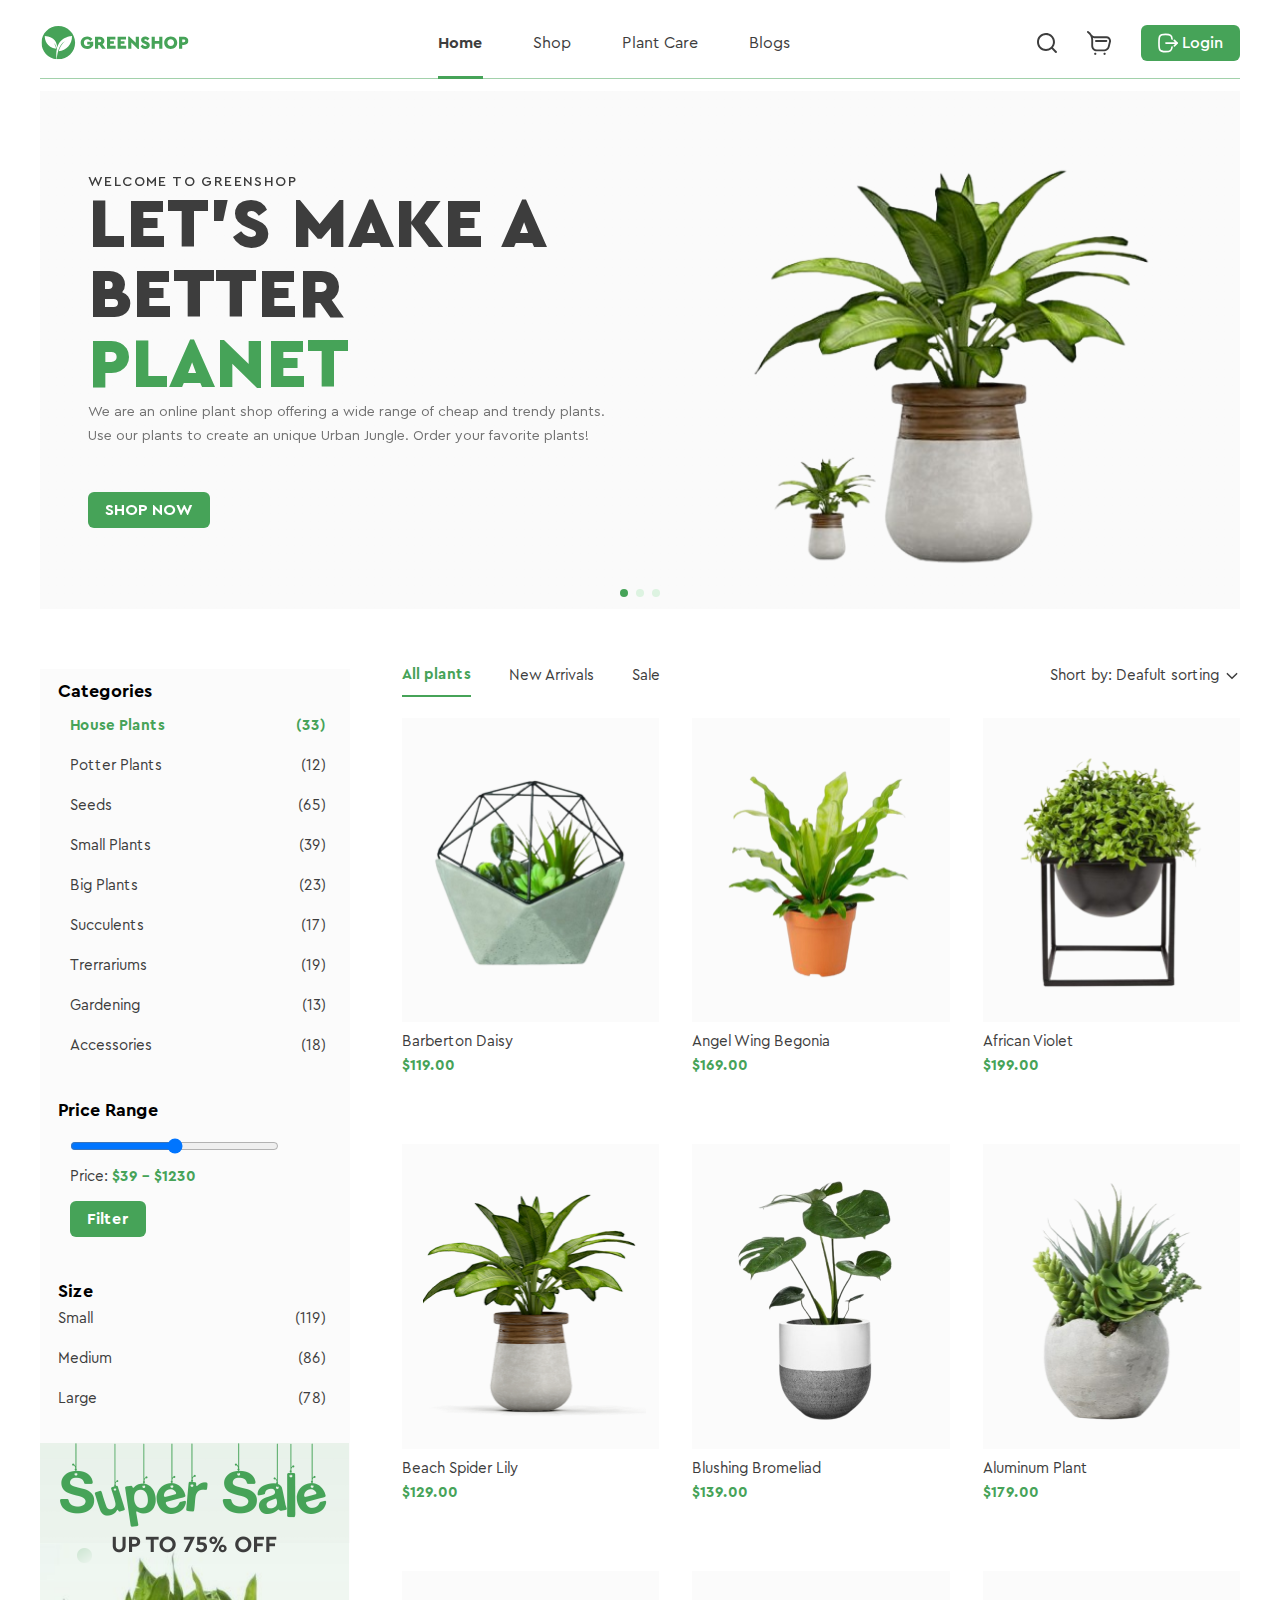
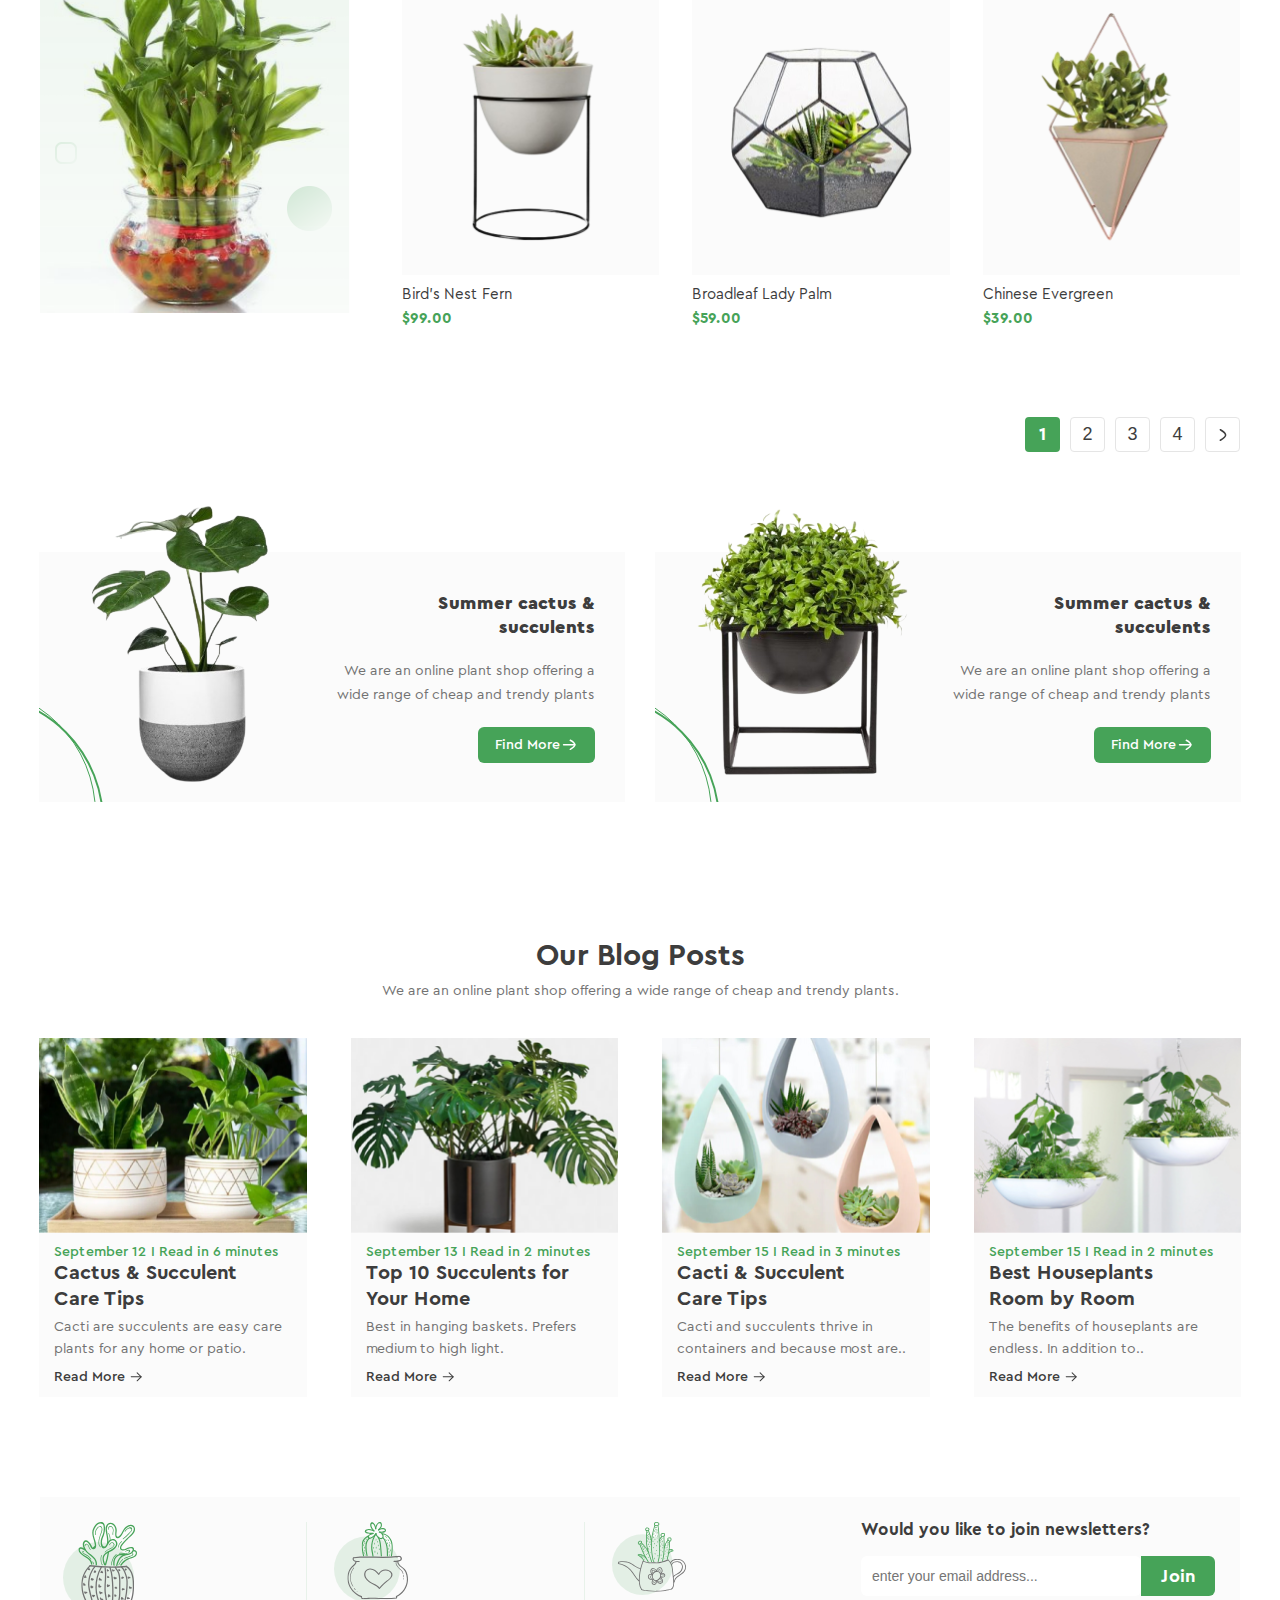
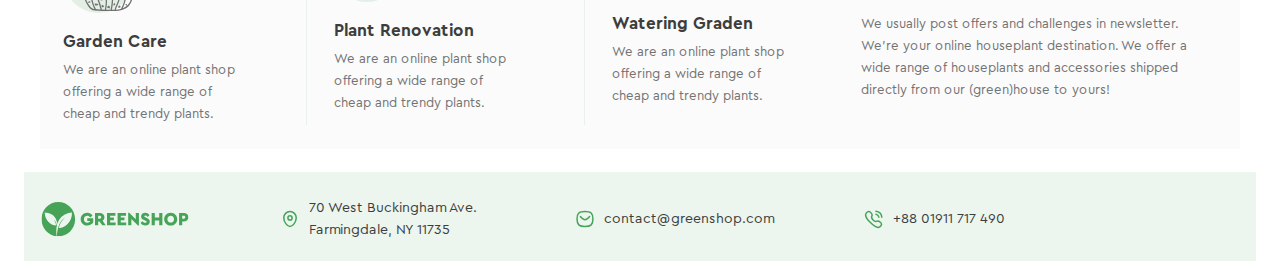
==== commit 4d98e3d7: "new font added" ====
--- a/index.html
+++ b/index.html
@@ -8,6 +8,7 @@
     <link rel="shortcut icon" href="./images/favicon.png" type="image/x-icon">
     <link rel="stylesheet" href="./css/main.css">
     <link rel="stylesheet" href="https://cdn.jsdelivr.net/npm/swiper@11/swiper-bundle.min.css" />
+    <link rel="stylesheet" href="./ceraPro/stylesheet.css">
 </head>
 
 <body>
@@ -82,7 +83,7 @@
                             <button class="main__btn home-hero__btn">SHOP NOW</button>
                         </div>
                         <div class="home-hero__img">
-                            <img class="w-full" src="./images/home/hero/hero_flower.png" alt="image">
+                            <img class="home-hero__img" src="./images/home/hero/hero_flower.png" alt="image">
                         </div>
                     </div>
                 </div>
@@ -105,7 +106,7 @@
                             <button class="main__btn home-hero__btn">SHOP NOW</button>
                         </div>
                         <div class="home-hero__img">
-                            <img class="w-full" src="./images/home/hero/hero_flower.png" alt="image">
+                            <img class="home-hero__img" src="./images/home/hero/hero_flower.png" alt="image">
                         </div>
                     </div>
                 </div>
--- a/css/main.css
+++ b/css/main.css
@@ -86,7 +86,7 @@
 
 
 .nav__link {
-    font-family: Cera Pro, sans-serif;
+    font-family: Cera Pro;
     color: #3D3D3D;
     font-size: 16px;
     font-weight: 400;
@@ -752,6 +752,11 @@
     font-weight: 700;
     color: #fff;
     line-height: 16px;
+    transition: 0.3s;
+}
+
+.join__submit__btn:hover{
+    opacity: 0.8;
 }
 
 .join__card__text {
--- a/ceraPro/stylesheet.css
+++ b/ceraPro/stylesheet.css
@@ -0,0 +1,144 @@
+@font-face {
+    font-family: 'Cera Pro';
+    src: url('CeraPro-Light.eot');
+    src: local('Cera Pro Light'), local('CeraPro-Light'),
+        url('CeraPro-Light.eot?#iefix') format('embedded-opentype'),
+        url('CeraPro-Light.woff2') format('woff2'),
+        url('CeraPro-Light.woff') format('woff'),
+        url('CeraPro-Light.ttf') format('truetype');
+    font-weight: 300;
+    font-style: normal;
+}
+
+@font-face {
+    font-family: 'Cera Pro';
+    src: url('CeraPro-MediumItalic.eot');
+    src: local('Cera Pro Medium Italic'), local('CeraPro-MediumItalic'),
+        url('CeraPro-MediumItalic.eot?#iefix') format('embedded-opentype'),
+        url('CeraPro-MediumItalic.woff2') format('woff2'),
+        url('CeraPro-MediumItalic.woff') format('woff'),
+        url('CeraPro-MediumItalic.ttf') format('truetype');
+    font-weight: 500;
+    font-style: italic;
+}
+
+@font-face {
+    font-family: 'Cera Pro';
+    src: url('CeraPro-RegularItalic.eot');
+    src: local('Cera Pro Regular Italic'), local('CeraPro-RegularItalic'),
+        url('CeraPro-RegularItalic.eot?#iefix') format('embedded-opentype'),
+        url('CeraPro-RegularItalic.woff2') format('woff2'),
+        url('CeraPro-RegularItalic.woff') format('woff'),
+        url('CeraPro-RegularItalic.ttf') format('truetype');
+    font-weight: normal;
+    font-style: italic;
+}
+
+@font-face {
+    font-family: 'Cera Pro';
+    src: url('CeraPro-BlackItalic.eot');
+    src: local('Cera Pro Black Italic'), local('CeraPro-BlackItalic'),
+        url('CeraPro-BlackItalic.eot?#iefix') format('embedded-opentype'),
+        url('CeraPro-BlackItalic.woff2') format('woff2'),
+        url('CeraPro-BlackItalic.woff') format('woff'),
+        url('CeraPro-BlackItalic.ttf') format('truetype');
+    font-weight: 900;
+    font-style: italic;
+}
+
+@font-face {
+    font-family: 'Cera Pro';
+    src: url('CeraPro-Medium.eot');
+    src: local('Cera Pro Medium'), local('CeraPro-Medium'),
+        url('CeraPro-Medium.eot?#iefix') format('embedded-opentype'),
+        url('CeraPro-Medium.woff2') format('woff2'),
+        url('CeraPro-Medium.woff') format('woff'),
+        url('CeraPro-Medium.ttf') format('truetype');
+    font-weight: 500;
+    font-style: normal;
+}
+
+@font-face {
+    font-family: 'Cera Pro';
+    src: url('CeraPro-BoldItalic.eot');
+    src: local('Cera Pro Bold Italic'), local('CeraPro-BoldItalic'),
+        url('CeraPro-BoldItalic.eot?#iefix') format('embedded-opentype'),
+        url('CeraPro-BoldItalic.woff2') format('woff2'),
+        url('CeraPro-BoldItalic.woff') format('woff'),
+        url('CeraPro-BoldItalic.ttf') format('truetype');
+    font-weight: bold;
+    font-style: italic;
+}
+
+@font-face {
+    font-family: 'Cera Pro';
+    src: url('CeraPro-ThinItalic.eot');
+    src: local('Cera Pro Thin Italic'), local('CeraPro-ThinItalic'),
+        url('CeraPro-ThinItalic.eot?#iefix') format('embedded-opentype'),
+        url('CeraPro-ThinItalic.woff2') format('woff2'),
+        url('CeraPro-ThinItalic.woff') format('woff'),
+        url('CeraPro-ThinItalic.ttf') format('truetype');
+    font-weight: 100;
+    font-style: italic;
+}
+
+@font-face {
+    font-family: 'Cera Pro';
+    src: url('CeraPro-LightItalic.eot');
+    src: local('Cera Pro Light Italic'), local('CeraPro-LightItalic'),
+        url('CeraPro-LightItalic.eot?#iefix') format('embedded-opentype'),
+        url('CeraPro-LightItalic.woff2') format('woff2'),
+        url('CeraPro-LightItalic.woff') format('woff'),
+        url('CeraPro-LightItalic.ttf') format('truetype');
+    font-weight: 300;
+    font-style: italic;
+}
+
+@font-face {
+    font-family: 'Cera Pro';
+    src: url('CeraPro-Black.eot');
+    src: local('Cera Pro Black'), local('CeraPro-Black'),
+        url('CeraPro-Black.eot?#iefix') format('embedded-opentype'),
+        url('CeraPro-Black.woff2') format('woff2'),
+        url('CeraPro-Black.woff') format('woff'),
+        url('CeraPro-Black.ttf') format('truetype');
+    font-weight: 900;
+    font-style: normal;
+}
+
+@font-face {
+    font-family: 'Cera Pro';
+    src: url('CeraPro-Bold.eot');
+    src: local('Cera Pro Bold'), local('CeraPro-Bold'),
+        url('CeraPro-Bold.eot?#iefix') format('embedded-opentype'),
+        url('CeraPro-Bold.woff2') format('woff2'),
+        url('CeraPro-Bold.woff') format('woff'),
+        url('CeraPro-Bold.ttf') format('truetype');
+    font-weight: bold;
+    font-style: normal;
+}
+
+@font-face {
+    font-family: 'Cera Pro';
+    src: url('CeraPro-Regular.eot');
+    src: local('Cera Pro Regular'), local('CeraPro-Regular'),
+        url('CeraPro-Regular.eot?#iefix') format('embedded-opentype'),
+        url('CeraPro-Regular.woff2') format('woff2'),
+        url('CeraPro-Regular.woff') format('woff'),
+        url('CeraPro-Regular.ttf') format('truetype');
+    font-weight: normal;
+    font-style: normal;
+}
+
+@font-face {
+    font-family: 'Cera Pro';
+    src: url('CeraPro-Thin.eot');
+    src: local('Cera Pro Thin'), local('CeraPro-Thin'),
+        url('CeraPro-Thin.eot?#iefix') format('embedded-opentype'),
+        url('CeraPro-Thin.woff2') format('woff2'),
+        url('CeraPro-Thin.woff') format('woff'),
+        url('CeraPro-Thin.ttf') format('truetype');
+    font-weight: 100;
+    font-style: normal;
+}
+
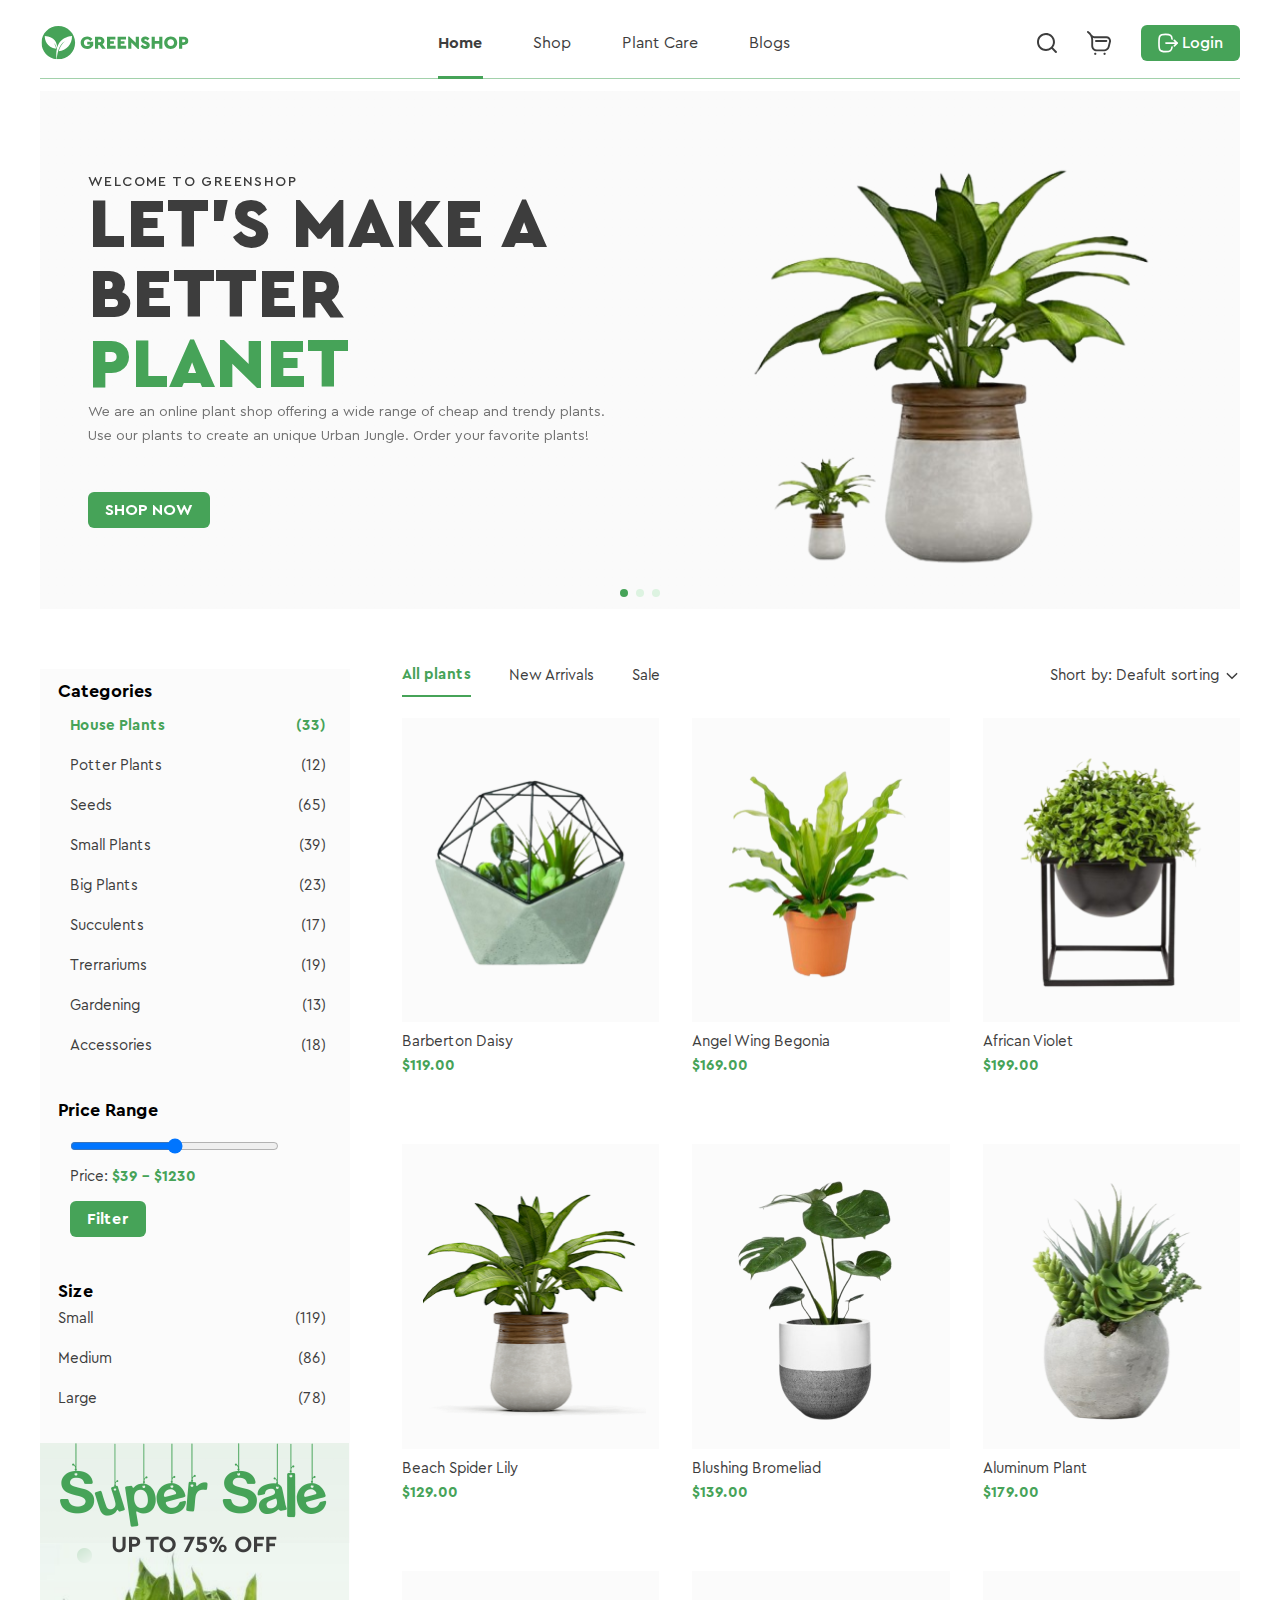
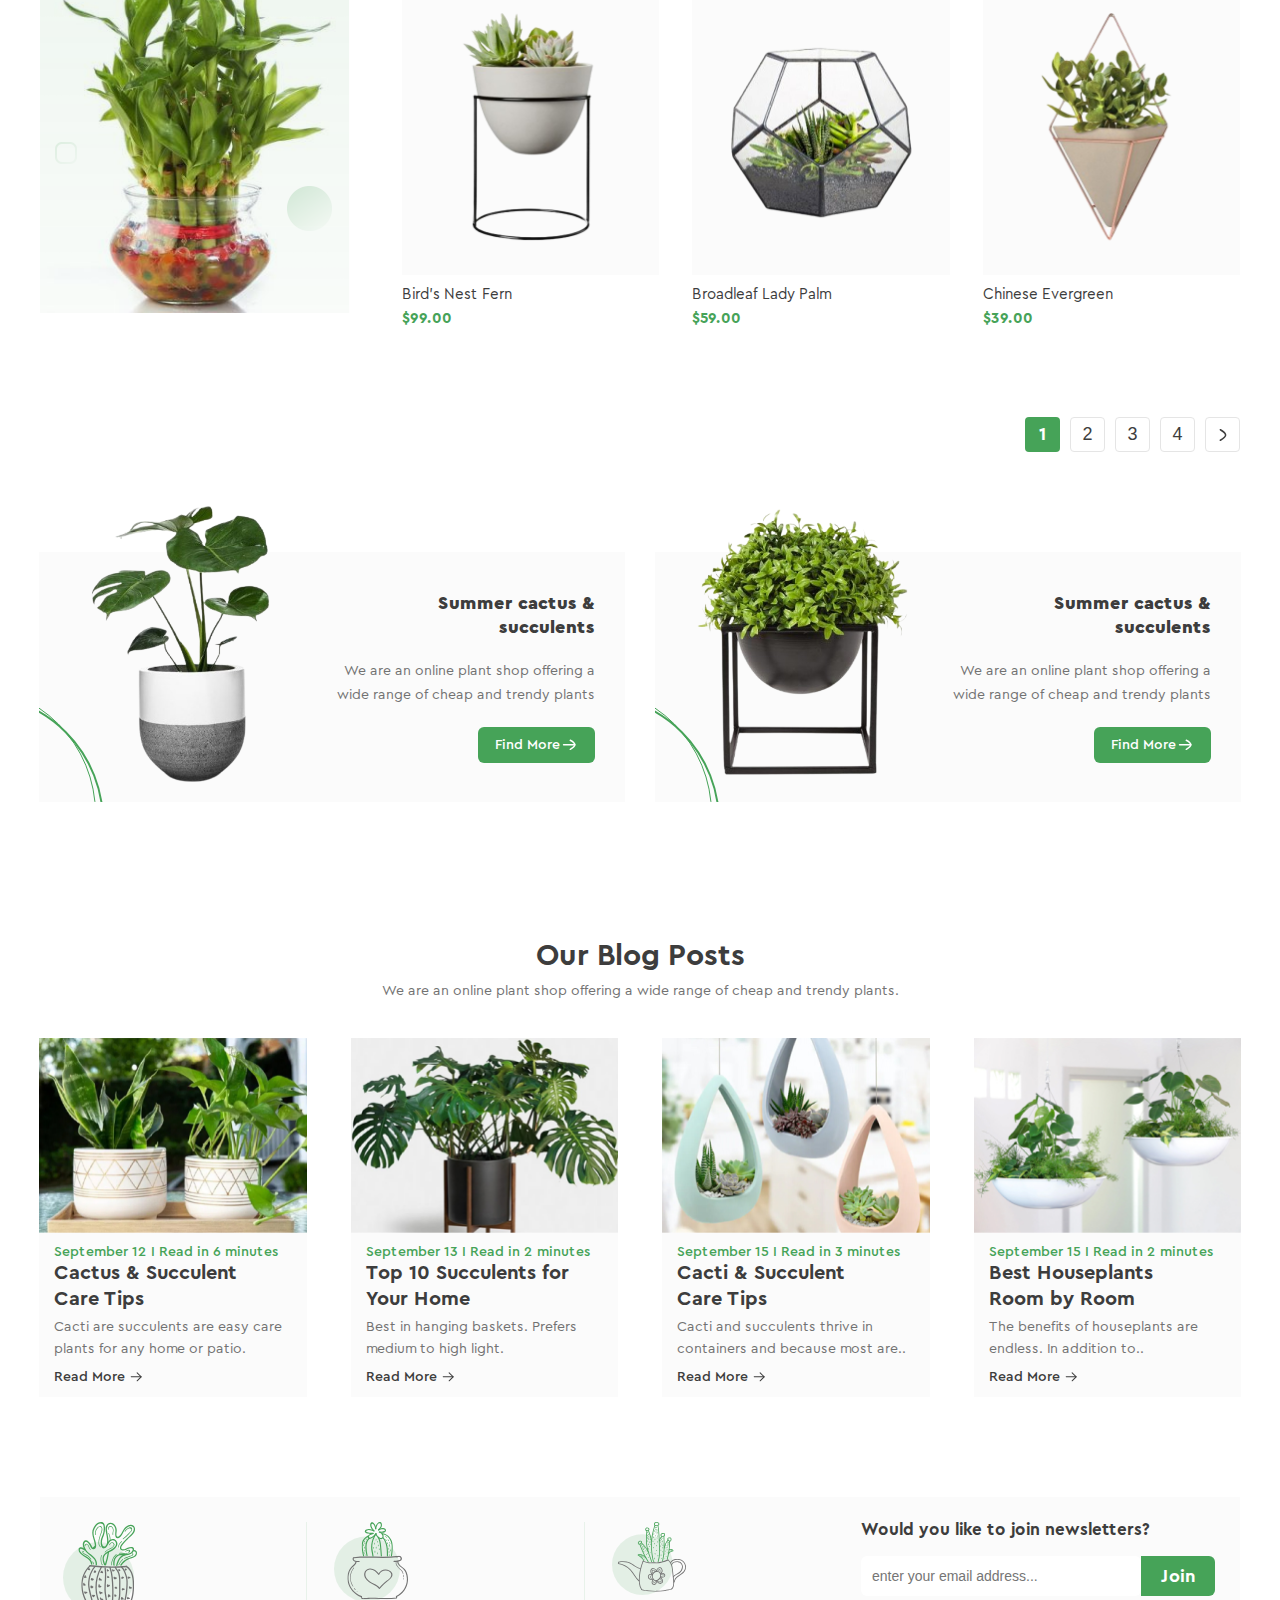
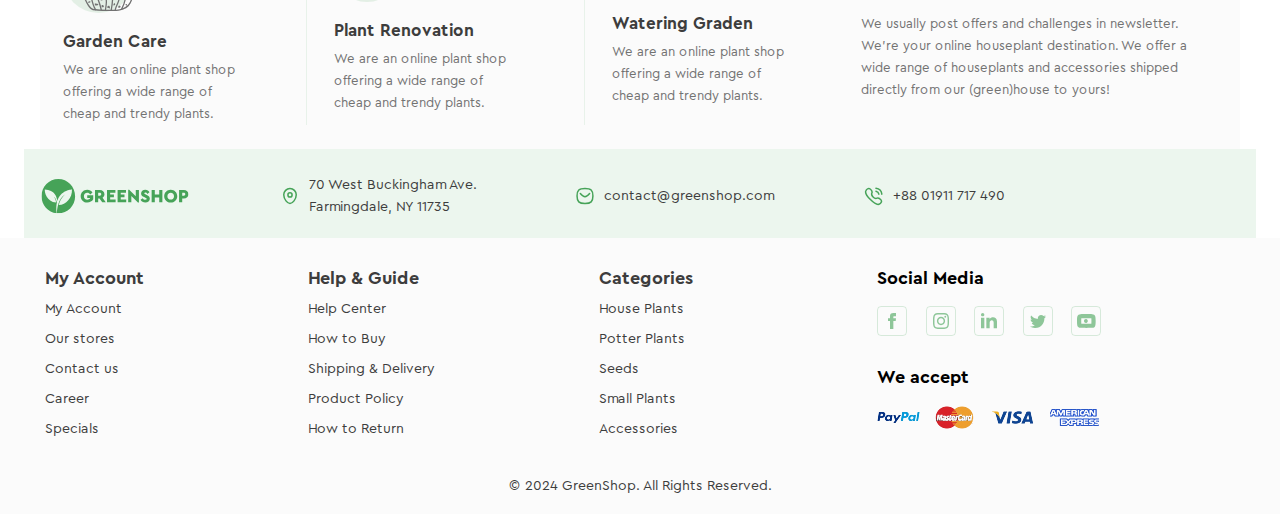
==== commit 9484391a: "home page ended" ====
--- a/index.html
+++ b/index.html
@@ -956,7 +956,7 @@
                                 d="M2.0434 9.97404C2.0434 4.27562 4.02753 2.37671 9.97991 2.37671C15.9323 2.37671 17.9164 4.27562 17.9164 9.97404C17.9164 15.6716 15.9323 17.5714 9.97991 17.5714C4.02753 17.5714 2.0434 15.6716 2.0434 9.97404Z"
                                 stroke="#46A358" stroke-width="1.5" stroke-linecap="round" stroke-linejoin="round" />
                         </svg>
-    
+
                     </div>
                     <p class="location__text">
                         contact@greenshop.com
@@ -965,10 +965,14 @@
                 <div class="flex location__card">
                     <div class="location__icon">
                         <svg width="20" height="20" viewBox="0 0 20 20" fill="none" xmlns="http://www.w3.org/2000/svg">
-                            <path d="M11.9604 2.29175C15.0446 2.63425 17.4813 5.06758 17.8279 8.15175" stroke="#46A358" stroke-width="1.5" stroke-linecap="round" stroke-linejoin="round"/>
-                            <path d="M11.9604 5.24414C13.4363 5.53081 14.5896 6.68497 14.8771 8.16081" stroke="#46A358" stroke-width="1.5" stroke-linecap="round" stroke-linejoin="round"/>
-                            <path fill-rule="evenodd" clip-rule="evenodd" d="M6.41708 13.5825C0.668758 7.83352 1.48616 5.20096 2.09213 4.35263C2.16997 4.21552 4.08873 1.34323 6.1455 3.02839C11.2507 7.23288 4.78759 6.63843 9.0745 10.9261C13.3623 15.2128 12.7669 8.74996 16.9716 13.8541C18.6568 15.9117 15.7844 17.8303 15.6482 17.9073C14.7998 18.5141 12.1663 19.3315 6.41708 13.5825Z" stroke="#46A358" stroke-width="1.5" stroke-linecap="round" stroke-linejoin="round"/>
-                            </svg>
+                            <path d="M11.9604 2.29175C15.0446 2.63425 17.4813 5.06758 17.8279 8.15175" stroke="#46A358"
+                                stroke-width="1.5" stroke-linecap="round" stroke-linejoin="round" />
+                            <path d="M11.9604 5.24414C13.4363 5.53081 14.5896 6.68497 14.8771 8.16081" stroke="#46A358"
+                                stroke-width="1.5" stroke-linecap="round" stroke-linejoin="round" />
+                            <path fill-rule="evenodd" clip-rule="evenodd"
+                                d="M6.41708 13.5825C0.668758 7.83352 1.48616 5.20096 2.09213 4.35263C2.16997 4.21552 4.08873 1.34323 6.1455 3.02839C11.2507 7.23288 4.78759 6.63843 9.0745 10.9261C13.3623 15.2128 12.7669 8.74996 16.9716 13.8541C18.6568 15.9117 15.7844 17.8303 15.6482 17.9073C14.7998 18.5141 12.1663 19.3315 6.41708 13.5825Z"
+                                stroke="#46A358" stroke-width="1.5" stroke-linecap="round" stroke-linejoin="round" />
+                        </svg>
                     </div>
                     <p class="location__text">
                         +88 01911 717 490
@@ -977,6 +981,87 @@
             </div>
         </div>
     </section>
+    <footer class="footer">
+        <div class="footer__container container flex">
+            <ul class="footer__list">
+                <h3 class="footer__list__title">My Account</h3>
+                <li class="footer__item"><a href="#" class="footer__link">My Account</a></li>
+                <li class="footer__item"><a href="#" class="footer__link">Our stores</a></li>
+                <li class="footer__item"><a href="#" class="footer__link">Contact us</a></li>
+                <li class="footer__item"><a href="#" class="footer__link">Career</a></li>
+                <li class="footer__item"><a href="#" class="footer__link">Specials</a></li>
+            </ul>
+            <ul class="footer__list">
+                <h3 class="footer__list__title">Help & Guide</h3>
+                <li class="footer__item"><a href="#" class="footer__link">Help Center</a></li>
+                <li class="footer__item"><a href="#" class="footer__link">How to Buy</a></li>
+                <li class="footer__item"><a href="#" class="footer__link">Shipping & Delivery</a></li>
+                <li class="footer__item"><a href="#" class="footer__link">Product Policy</a></li>
+                <li class="footer__item"><a href="#" class="footer__link">How to Return</a></li>
+            </ul>
+            <ul class="footer__list">
+                <h3 class="footer__list__title">Categories</h3>
+                <li class="footer__item"><a href="#" class="footer__link">House Plants</a></li>
+                <li class="footer__item"><a href="#" class="footer__link">Potter Plants</a></li>
+                <li class="footer__item"><a href="#" class="footer__link">Seeds</a></li>
+                <li class="footer__item"><a href="#" class="footer__link">Small Plants</a></li>
+                <li class="footer__item"><a href="#" class="footer__link">Accessories</a></li>
+            </ul>
+            <div class="footer__info__box">
+                <h3 class="footer__info__title">Social Media</h3>
+                <div class="footer__info__cards flex">
+                    <a class="footer__card flex" href="https://www.facebook.com" target="_blank">
+                        <svg width="8" height="16" viewBox="0 0 8 16" fill="currentColor"
+                            xmlns="http://www.w3.org/2000/svg">
+                            <path
+                                d="M2 5.33333H0V8H2V16H5.33333V8H7.73333L8 5.33333H5.33333V4.2C5.33333 3.6 5.46667 3.33333 6.06667 3.33333H8V0H5.46667C3.06667 0 2 1.06667 2 3.06667V5.33333Z"
+                                fill="currentColor" fill-opacity="0.6" />
+                        </svg>
+                    </a>
+                    <a class="footer__card flex" href="https://www.facebook.com" target="_blank">
+                        <svg width="16" height="16" viewBox="0 0 16 16" fill="currentColor"
+                            xmlns="http://www.w3.org/2000/svg">
+                            <path
+                                d="M8 1.46667C10.1333 1.46667 10.4 1.46667 11.2667 1.53333C13.4667 1.6 14.4667 2.66667 14.5333 4.8C14.6 5.66667 14.6 5.86667 14.6 8C14.6 10.1333 14.6 10.4 14.5333 11.2C14.4667 13.3333 13.4 14.4 11.2667 14.4667C10.4 14.5333 10.2 14.5333 8 14.5333C5.86667 14.5333 5.6 14.5333 4.8 14.4667C2.6 14.4 1.6 13.3333 1.53333 11.2C1.46667 10.3333 1.46667 10.1333 1.46667 8C1.46667 5.86667 1.46667 5.6 1.53333 4.8C1.6 2.66667 2.66667 1.6 4.8 1.53333C5.6 1.46667 5.86667 1.46667 8 1.46667ZM8 0C5.8 0 5.53333 0 4.73333 0.0666667C1.8 0.2 0.2 1.8 0.0666667 4.73333C0 5.53333 0 5.8 0 8C0 10.2 0 10.4667 0.0666667 11.2667C0.2 14.2 1.8 15.8 4.73333 15.9333C5.53333 16 5.8 16 8 16C10.2 16 10.4667 16 11.2667 15.9333C14.2 15.8 15.8 14.2 15.9333 11.2667C16 10.4667 16 10.2 16 8C16 5.8 16 5.53333 15.9333 4.73333C15.8 1.8 14.2 0.2 11.2667 0.0666667C10.4667 0 10.2 0 8 0ZM8 3.86667C5.73333 3.86667 3.86667 5.73333 3.86667 8C3.86667 10.2667 5.73333 12.1333 8 12.1333C10.2667 12.1333 12.1333 10.2667 12.1333 8C12.1333 5.73333 10.2667 3.86667 8 3.86667ZM8 10.6667C6.53333 10.6667 5.33333 9.46667 5.33333 8C5.33333 6.53333 6.53333 5.33333 8 5.33333C9.46667 5.33333 10.6667 6.53333 10.6667 8C10.6667 9.46667 9.46667 10.6667 8 10.6667ZM12.2667 2.8C11.7333 2.8 11.3333 3.2 11.3333 3.73333C11.3333 4.26667 11.7333 4.66667 12.2667 4.66667C12.8 4.66667 13.2 4.26667 13.2 3.73333C13.2 3.2 12.8 2.8 12.2667 2.8Z"
+                                fill="currentColor" fill-opacity="0.6" />
+                        </svg>
+
+                    </a>
+                    <a class="footer__card flex" href="https://www.facebook.com" target="_blank">
+                        <svg width="16" height="16" viewBox="0 0 16 16" fill="currentColor"
+                            xmlns="http://www.w3.org/2000/svg">
+                            <path
+                                d="M3.33333 1.66667C3.33333 2.6 2.6 3.33333 1.66667 3.33333C0.733333 3.33333 0 2.6 0 1.66667C0 0.733333 0.733333 0 1.66667 0C2.6 0 3.33333 0.733333 3.33333 1.66667ZM3.33333 4.66667H0V15.3333H3.33333V4.66667ZM8.66667 4.66667H5.33333V15.3333H8.66667V9.73333C8.66667 6.6 12.6667 6.33333 12.6667 9.73333V15.3333H16V8.6C16 3.33333 10.0667 3.53333 8.66667 6.13333V4.66667Z"
+                                fill="currentColor" fill-opacity="0.6" />
+                        </svg>
+
+                    </a>
+                    <a class="footer__card flex" href="https://www.facebook.com" target="_blank">
+                        <svg width="16" height="13" viewBox="0 0 16 13" fill="currentColor"
+                            xmlns="http://www.w3.org/2000/svg">
+                            <path
+                                d="M5.03186 13.0036C11.0699 13.0036 14.3718 8.00118 14.3718 3.66357C14.3718 3.52144 14.3689 3.38005 14.3624 3.2392C15.0033 2.77588 15.5605 2.19756 16 1.53953C15.4118 1.80085 14.7789 1.97682 14.1149 2.05616C14.7926 1.64981 15.313 1.0067 15.5585 0.24021C14.9241 0.616357 14.2217 0.889688 13.4742 1.03709C12.8749 0.399076 12.0218 0 11.0779 0C9.26483 0 7.79464 1.4702 7.79464 3.28233C7.79464 3.54001 7.82357 3.79041 7.87962 4.0308C5.1516 3.89377 2.73239 2.58735 1.11352 0.601253C0.831273 1.08622 0.668767 1.64999 0.668767 2.25106C0.668767 3.38988 1.24837 4.3953 2.12968 4.98363C1.59121 4.96707 1.08531 4.81894 0.642926 4.57291C0.642198 4.58656 0.642198 4.60039 0.642198 4.61476C0.642198 6.2047 1.77392 7.53204 3.27578 7.83285C3.00008 7.90801 2.71001 7.94841 2.41047 7.94841C2.19901 7.94841 1.99338 7.9273 1.79339 7.88927C2.21121 9.19332 3.42318 10.1425 4.86007 10.1693C3.73636 11.0499 2.32094 11.5745 0.783049 11.5745C0.518272 11.5745 0.256952 11.5594 0 11.529C1.45273 12.46 3.17769 13.0036 5.03186 13.0036Z"
+                                fill="currentColor" fill-opacity="0.6" />
+                        </svg>
+
+                    </a>
+                    <a class="footer__card flex" href="https://www.facebook.com" target="_blank">
+                        <svg width="19" height="14" viewBox="0 0 19 14" fill="none" xmlns="http://www.w3.org/2000/svg">
+                            <path fill-rule="evenodd" clip-rule="evenodd"
+                                d="M15.1653 4.42995L15.168 4.43062C15.168 4.43062 15.1676 4.4305 15.1667 4.4303C15.1663 4.4302 15.1658 4.43008 15.1653 4.42995ZM4.32444 4.35686C6.91762 4.19575 11.7483 4.19575 14.3415 4.35686L14.3422 4.3644C14.4047 4.99716 14.4299 5.84143 14.4299 7.01915C14.4299 8.18238 14.4053 9.02689 14.3441 9.66498C11.6962 9.77026 6.97129 9.77027 4.32282 9.66502C4.261 9.03324 4.23602 8.19137 4.23602 7.01915C4.23602 5.84143 4.26123 4.99716 4.32369 4.3644L4.32444 4.35686ZM15.2422 9.61106C15.2422 9.61109 15.2405 9.61148 15.237 9.61215L15.2422 9.61106ZM3.49794 9.60768L3.50063 9.60836C3.49881 9.60793 3.49792 9.60769 3.49794 9.60768ZM0 7.01915C0 11.8412 0.388873 13.63 3.42208 13.8633C6.22196 14.0189 12.4439 14.0189 15.2438 13.8633C18.277 13.7078 18.6659 11.8412 18.6659 7.01915C18.6659 2.19713 18.277 0.408316 15.2438 0.174993C12.4439 -0.0583309 6.22196 -0.0583309 3.42208 0.174993C0.388873 0.408316 0 2.19713 0 7.01915ZM3.49794 4.43062C3.49792 4.43061 3.49884 4.43037 3.50073 4.42992L3.49794 4.43062ZM9.78228 8.73886C8.50388 9.37806 6.99973 8.44845 6.99973 7.01915C6.99973 5.58986 8.50388 4.66025 9.78228 5.29945C11.1994 6.008 11.1994 8.0303 9.78228 8.73886Z"
+                                fill="currentColor" fill-opacity="0.6" />
+                        </svg>
+
+                    </a>
+                </div>
+                <h3 class="footer__info__title">We accept</h3>
+                <div class="footer__brends__box">
+                    <img class="w-full" src="./images/footer/down/brends.png" alt="brends icons ">
+                </div>
+            </div>
+        </div>
+        <span class="copyright">© 2024 GreenShop. All Rights Reserved.</span>
+    </footer>
 
 
     <script src="https://cdn.jsdelivr.net/npm/swiper@11/swiper-bundle.min.js"></script>
--- a/css/main.css
+++ b/css/main.css
@@ -660,7 +660,6 @@
 
 .join {
     padding-top: 50px;
-    padding-bottom: 11.5px;
 }
 
 .join__container {
@@ -668,6 +667,7 @@
 }
 
 .join__card__box {
+    padding-bottom: 23px;
     display: flex;
     padding: 25px 25px 24px 23px;
     justify-content: space-between;
@@ -755,7 +755,7 @@
     transition: 0.3s;
 }
 
-.join__submit__btn:hover{
+.join__submit__btn:hover {
     opacity: 0.8;
 }
 
@@ -769,8 +769,6 @@
 /* ====== LOCATION SECTION STARTED ======== */
 
 .location {
-    padding-top: 11.5px;
-    padding-bottom: 16px;
 }
 
 .location__container {
@@ -805,7 +803,94 @@
     line-height: 22px;
 }
 
-.location__card__box{
+.location__card__box {
     justify-content: start;
     gap: 90px;
+}
+
+/* ======= FOOTER STYLES =======*/
+
+.footer {
+    background: #FBFBFB;
+    padding-bottom: 13px;
+}
+
+.footer__container {
+    max-width: 1232px;
+    padding-top: 32px;
+    justify-content: start;
+    gap: 164px;
+    padding-left: 21px;
+    align-items: start;
+    padding-bottom: 27px;
+}
+
+.footer__list__title {
+    font-family: Cera Pro, sans-serif;
+    font-size: 18px;
+    font-weight: 700;
+    line-height: 16px;
+    color: #3d3d3d;
+    margin-bottom: 8px;
+}
+
+.footer__link {
+    color: #3d3d3d;
+    font-family: Cera Pro, sans-serif;
+    text-decoration: none;
+    font-size: 14px;
+    font-weight: 400;
+    line-height: 30px;
+}
+
+.footer__info__box {
+    padding-left: 20px;
+}
+
+.footer__info__title {
+    font-family: Cera Pro, sans-serif;
+    font-size: 18px;
+    font-weight: 700;
+    line-height: 16px;
+    margin-bottom: 20px;
+}
+
+.footer__info__cards {
+    gap: 10px;
+    margin-bottom: 33px;
+}
+
+.footer__card {
+    width: 30px;
+    height: 30px;
+    border: 1px solid #46A35833;
+    justify-content: center;
+    border-radius: 4px;
+    transition: all 0.3s;
+    color: #46A358;
+}
+
+.footer__card:hover{
+    color: white;
+    background: #46A358;
+    border: 1px solid #46A358;
+}
+
+.footer__brends__box {
+    max-width: 224px;
+    height: 26px;
+}
+
+.copyright {
+    font-family: Cera Pro, sans-serif;
+    color: #3d3d3d;
+    font-size: 14px;
+    font-weight: 400;
+    line-height: 30px;
+    width: 287px;
+    align-items: center;
+    justify-content: center;
+    margin-left: auto;
+    margin-right: auto;
+    display: flex;
 }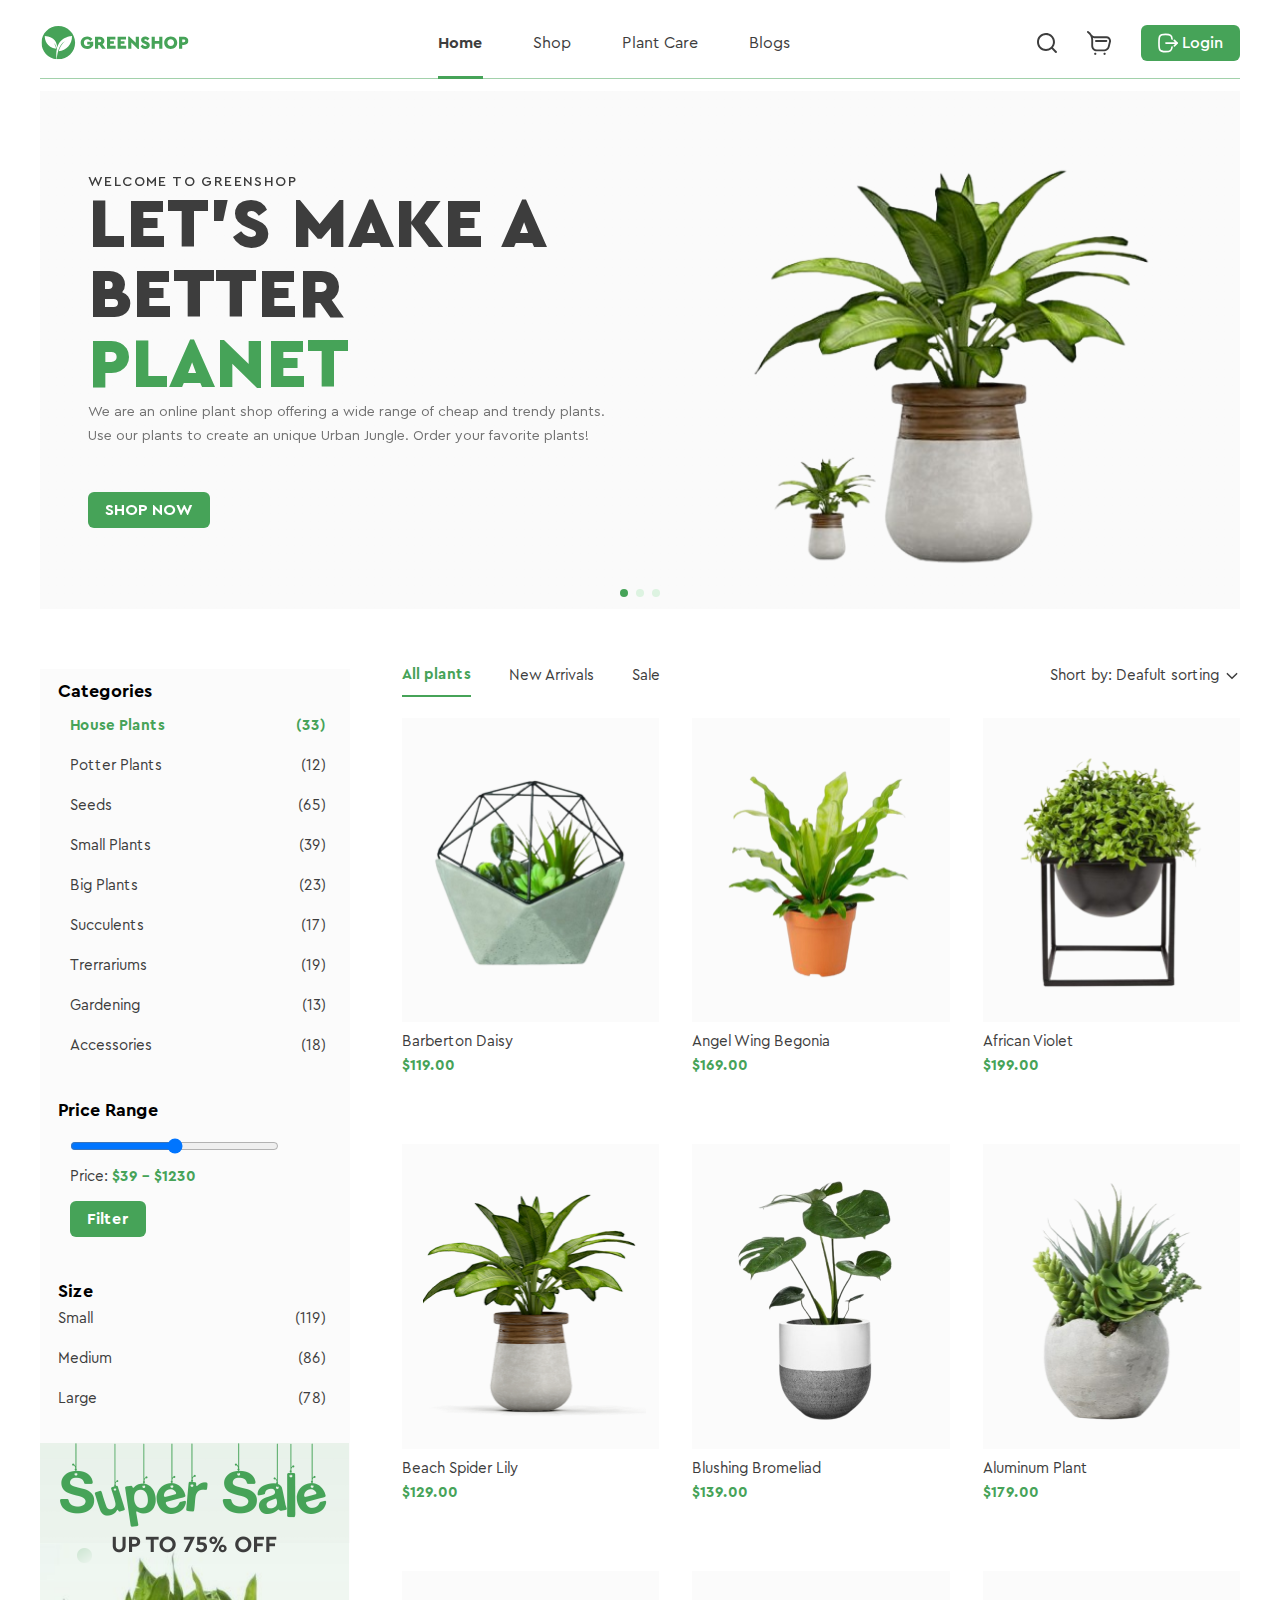
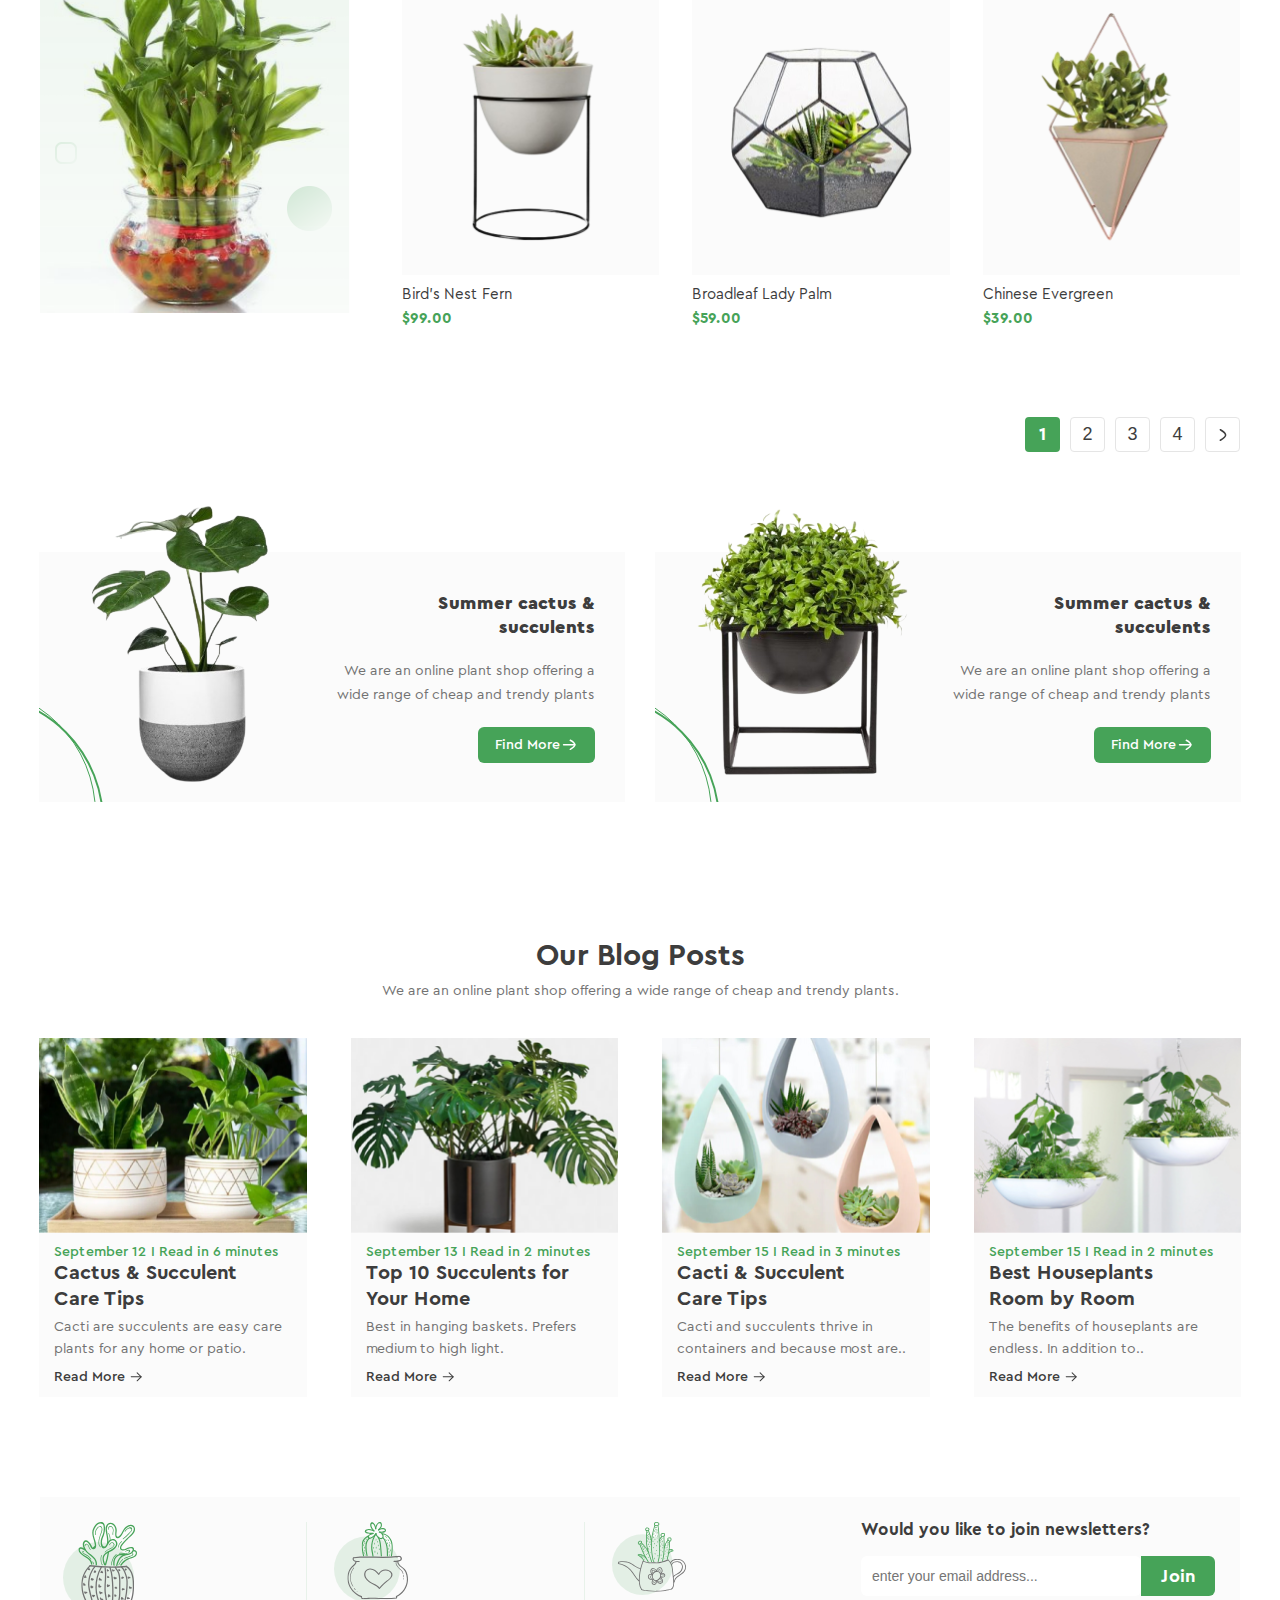
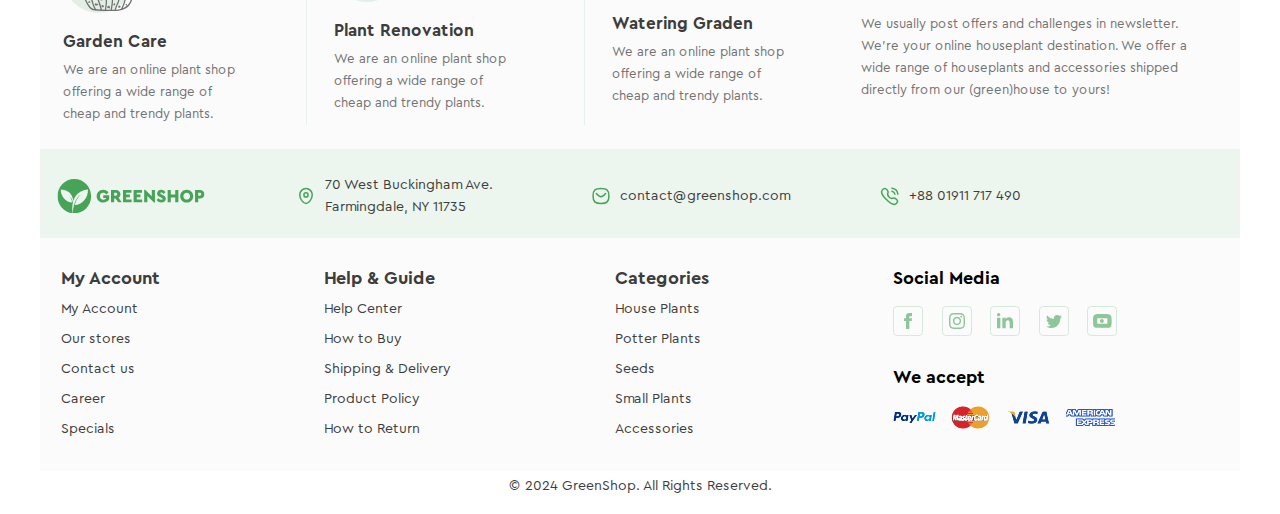
==== commit f634c8af: "added new page" ====
--- a/index.html
+++ b/index.html
@@ -19,7 +19,7 @@
             </a>
             <ul class="nav__list flex">
                 <li class="nav__item"><a href="#" class="nav__link__active">Home</a></li>
-                <li class="nav__item"><a href="#" class="nav__link">Shop</a></li>
+                <li class="nav__item"><a href="./shop.html" class="nav__link">Shop</a></li>
                 <li class="nav__item"><a href="#" class="nav__link">Plant Care</a></li>
                 <li class="nav__item"><a href="#" class="nav__link">Blogs</a></li>
             </ul>
--- a/css/main.css
+++ b/css/main.css
@@ -142,7 +142,7 @@
 
 .home-hero__container {
     max-width: 1200px;
-    gap: 93px;
+    gap: 83px;
     padding-left: 48px;
     background: linear-gradient(97.77deg, rgba(245, 245, 245, 0.5) -23.46%, rgba(245, 245, 245, 0.5) 107.51%);
 }
@@ -768,11 +768,8 @@
 
 /* ====== LOCATION SECTION STARTED ======== */
 
-.location {
-}
-
 .location__container {
-    max-width: 1232px;
+    max-width: 1200px;
     background: #46A3581A;
     padding-top: 25px;
     padding-bottom: 20px;
@@ -811,12 +808,12 @@
 /* ======= FOOTER STYLES =======*/
 
 .footer {
+    padding-bottom: 13px;
+}
+
+.footer__container {
     background: #FBFBFB;
-    padding-bottom: 13px;
-}
-
-.footer__container {
-    max-width: 1232px;
+    max-width: 1200px;
     padding-top: 32px;
     justify-content: start;
     gap: 164px;
@@ -841,6 +838,7 @@
     font-size: 14px;
     font-weight: 400;
     line-height: 30px;
+    transition: all 0.3s;
 }
 
 .footer__info__box {
@@ -870,7 +868,7 @@
     color: #46A358;
 }
 
-.footer__card:hover{
+.footer__card:hover {
     color: white;
     background: #46A358;
     border: 1px solid #46A358;
@@ -893,4 +891,458 @@
     margin-left: auto;
     margin-right: auto;
     display: flex;
-}+}
+
+/* ============================================================================================================== */
+/* ================================== SHOP PAGE STYLES START ==================================================== */
+/* ============================================================================================================== */
+
+.shop-hero {
+    padding-top: 24px;
+    padding-bottom: 46px;
+}
+
+.shop-hero__container {
+    max-width: 1232px;
+}
+
+.shop-hero__link {
+    font-family: Cera Pro, sans-serif;
+    color: #3D3D3D;
+    font-size: 15px;
+    font-weight: 700;
+    line-height: 16px;
+}
+
+.shop-hero__link__box {
+    color: #3d3d3d;
+    margin-bottom: 43px;
+    justify-content: start;
+    gap: 5px;
+    font-family: Cera Pro, sans-serif;
+    font-size: 15px;
+    font-weight: 400;
+    line-height: 16px;
+    max-width: 500px;
+}
+
+.shop-hero__box {
+    display: grid;
+    grid-template-columns: repeat(2, 1fr);
+    gap: 52px;
+}
+
+.shop-hero__box__imgs {
+    display: flex;
+    gap: 29px;
+    align-items: center;
+    justify-content: start;
+}
+
+.shop-hero__box__imgs_Y {
+    display: flex;
+    flex-direction: column;
+    gap: 16px;
+}
+
+.shop-hero__img {
+    width: 100px;
+    height: 100px;
+    background: #FBFBFB;
+    border-radius: 2px;
+    cursor: pointer;
+}
+
+.hero__main__png {
+    max-width: 444px;
+    width: 100%;
+    display: flex;
+    height: 444px;
+    padding: 25px 23px 15px 17px;
+    position: relative;
+    object-fit: cover;
+    background: #FBFBFB;
+}
+
+.hero__img__zoom {
+    width: 30px;
+    height: 30px;
+    position: absolute;
+    padding: 6px;
+    border-radius: 50%;
+    cursor: pointer;
+    background: #fff;
+    top: 13px;
+    right: 13px;
+}
+
+.act__png {
+    border: 1px solid #46A358;
+}
+
+.shop-hero__main__img {
+    width: 100%;
+}
+
+.shop-hero__title {
+    font-family: Cera Pro, sans-serif;
+    margin-bottom: 21px;
+    font-size: 28px;
+    font-weight: 700;
+    line-height: 16px;
+}
+
+.shop-hero__pice__box {
+    display: flex;
+    justify-content: space-between;
+    padding-bottom: 11px;
+    border-bottom: 0.3px solid #46A35880;
+    margin-bottom: 15px;
+}
+
+.shop-hero__rate__box {
+    display: flex;
+    gap: 11px;
+    align-items: center;
+}
+
+.stars {
+    display: flex;
+    align-items: center;
+    gap: 3px;
+}
+
+.star {
+    width: 15px;
+    height: 15px;
+    padding: 1.5px;
+}
+
+.shop-hero__customer {
+    font-family: Cera Pro, sans-serif;
+    color: #3d3d3d;
+    font-size: 15px;
+    font-weight: 400;
+    line-height: 16px;
+}
+
+.hero__description {
+    font-family: Cera Pro, sans-serif;
+    font-size: 15px;
+    font-weight: 500;
+    line-height: 16px;
+    color: #3d3d3d;
+    margin-bottom: 10px;
+}
+
+.shop-hero__text {
+    font-family: Cera Pro, sans-serif;
+    font-size: 14px;
+    font-weight: 400;
+    line-height: 24px;
+    text-align: left;
+    color: #727272;
+    margin-bottom: 24px;
+}
+
+.shop-hero__size__box {
+    display: flex;
+    align-items: center;
+    justify-content: start;
+    gap: 10px;
+    margin-bottom: 23px;
+}
+
+.shop-hero__size_A {
+    width: 28px;
+    height: 28px;
+    padding: 6px 8px;
+    display: flex;
+    align-items: center;
+    justify-content: center;
+    color: #46A358;
+    font-family: Cera Pro, sans-serif;
+    font-size: 18px;
+    font-weight: 700;
+    line-height: 16px;
+    border: 1px solid #46A358;
+    border-radius: 50%;
+    cursor: pointer;
+}
+
+.shop-hero__size {
+    cursor: pointer;
+    width: 28px;
+    height: 28px;
+    padding: 6px 8px;
+    display: flex;
+    align-items: center;
+    justify-content: center;
+    color: #727272;
+    font-family: Cera Pro, sans-serif;
+    font-size: 18px;
+    font-weight: 700;
+    line-height: 16px;
+    border: 1px solid #EAEAEA;
+    border-radius: 50%;
+}
+
+.shop-hero__counter {
+    display: flex;
+    align-items: center;
+    justify-content: start;
+    gap: 23px;
+}
+
+.minus {
+    width: 33px;
+    height: 38px;
+    display: flex;
+    align-items: center;
+    justify-content: center;
+    border-radius: 50%;
+    font-family: Cera Pro, sans-serif;
+    font-size: 28px;
+    color: #fff;
+    font-weight: 400;
+    line-height: 16px;
+}
+
+.counter__count {
+    font-family: Cera Pro, sans-serif;
+    font-size: 20px;
+    font-weight: 400;
+    line-height: 10px;
+    color: #3d3d3d;
+}
+
+.plus {
+    width: 33px;
+    height: 38px;
+    display: flex;
+    align-items: center;
+    justify-content: center;
+    border-radius: 50%;
+    font-family: Cera Pro, sans-serif;
+    font-size: 28px;
+    color: #fff;
+    font-weight: 400;
+    line-height: 16px;
+}
+
+.shop-hero__btns__box {
+    display: flex;
+    align-items: center;
+    gap: 10px;
+    justify-content: start;
+    max-width: 320px;
+    width: 100%;
+}
+
+.shop-hero__btn {
+    font-family: Cera Pro, sans-serif;
+    color: #fff;
+    font-size: 14px;
+    font-weight: 700;
+    line-height: 20px;
+    max-width: 130px;
+    width: 100%;
+    display: flex;
+    align-items: center;
+    justify-content: center;
+    height: 40px;
+}
+
+.shop-hero__btn1 {
+    max-width: 130px;
+    display: flex;
+    align-items: center;
+    justify-content: center;
+    width: 100%;
+    height: 40px;
+    background: transparent;
+    font-family: Cera Pro, sans-serif;
+    color: #46A358;
+    border-radius: 6px;
+    border: 1px solid #46A358;
+    font-size: 14px;
+    font-weight: 700;
+    line-height: 20px;
+}
+
+.shop-hero__btn2 {
+    max-width: 40px;
+    height: 40px;
+    color: #46A358;
+    width: 100%;
+    display: flex;
+    align-items: center;
+    justify-content: center;
+    border-radius: 6px;
+    border: 1px solid #46A358;
+    background: transparent;
+}
+
+.shop-hero__btns {
+    display: flex;
+    align-items: center;
+    gap: 26px;
+    margin-bottom: 26px;
+}
+
+.shop-hero__btn,
+.shop-hero__btn1,
+.shop-hero__btn2 {
+    transition: all 0.3s;
+}
+
+.shop-hero__btn:hover,
+.shop-hero__btn1:hover,
+.shop-hero__btn2:hover {
+    opacity: 0.8;
+}
+
+.shop-hero__list {
+    display: flex;
+    flex-direction: column;
+    gap: 10.5px;
+    margin-bottom: 18px;
+}
+
+.flower__info {
+    font-family: Cera Pro, sans-serif;
+    color: #727272;
+    font-size: 15px;
+    font-weight: 400;
+    line-height: 16px;
+}
+
+.flower__id {
+    font-family: Cera Pro, sans-serif;
+    color: #3d3d3d;
+    font-size: 15px;
+    font-weight: 400;
+    line-height: 16px;
+}
+
+.shop-hero__share__box {
+    display: flex;
+    align-items: center;
+    gap: 16px;
+}
+
+.shop-hero__share {
+    font-family: Cera Pro, sans-serif;
+    color: #3d3d3d;
+    font-size: 15px;
+    font-weight: 500;
+    line-height: 16px;
+}
+
+.share__icons {
+    display: flex;
+    gap: 20px;
+    align-items: center;
+}
+
+.share__link {
+    color: #3d3d3d;
+    transition: all 0.3s;
+    display: flex;
+}
+
+.share__link:hover {
+    color: #46A358;
+}
+
+.shop-info {
+    padding-top: 42px;
+    padding-bottom: 64px;
+}
+
+.shop-info__container {
+    max-width: 1232px;
+}
+
+.shop-info__tab__box {
+    display: flex;
+    gap: 30px;
+    align-items: center;
+    border-bottom: 0.3px solid #46A35880;
+    margin-bottom: 18px;
+}
+
+.shop-info__text {
+    color: #727272;
+    font-family: Cera Pro, sans-serif;
+    font-size: 14px;
+    font-weight: 400;
+    line-height: 24px;
+}
+
+.shop-info__title {
+    font-family: Cera Pro, sans-serif;
+    color: #3D3D3D;
+    font-size: 14px;
+    font-weight: 700;
+    line-height: 24px;
+}
+
+.shop-products {
+    padding-top: 64px;
+    padding-bottom: 0px;
+}
+
+.shop-products__container {
+    max-width: 1232px;
+}
+
+.shop-products__title {
+    font-family: Cera Pro, sans-serif;
+    color: #46A358;
+    margin-bottom: 12px;
+    font-size: 17px;
+    font-weight: 700;
+    line-height: 16px;
+}
+
+.shop-products__line {
+    height: 0;
+    border: none;
+    border-bottom: 0.3px solid #46A35880;
+    margin-bottom: 44px;
+}
+
+.shop-product__card__img {
+    padding: 5px 11px 7px 18px;
+    max-width: 219px;
+    height: 255px;
+    align-items: center;
+    justify-content: center;
+    object-fit: cover;
+    display: flex;
+    background-color: #FBFBFB;
+    margin-bottom: 12px;
+}
+
+.shop-products__card__box{
+    display: grid;
+    grid-template-columns: repeat(5, 1fr);
+    gap: 26px; 
+}
+
+.counter__count{
+    width: 20px;
+    display: flex;
+    align-items: center;
+    justify-content: center;
+}
+
+.footer__link:hover{
+    color: #46A358;
+}
+
+/* =================================================================================================================================================== */
+/* ======================================================== SHOPPING CARD PAGE STYLES ================================================================ */
+/* =================================================================================================================================================== */
+
